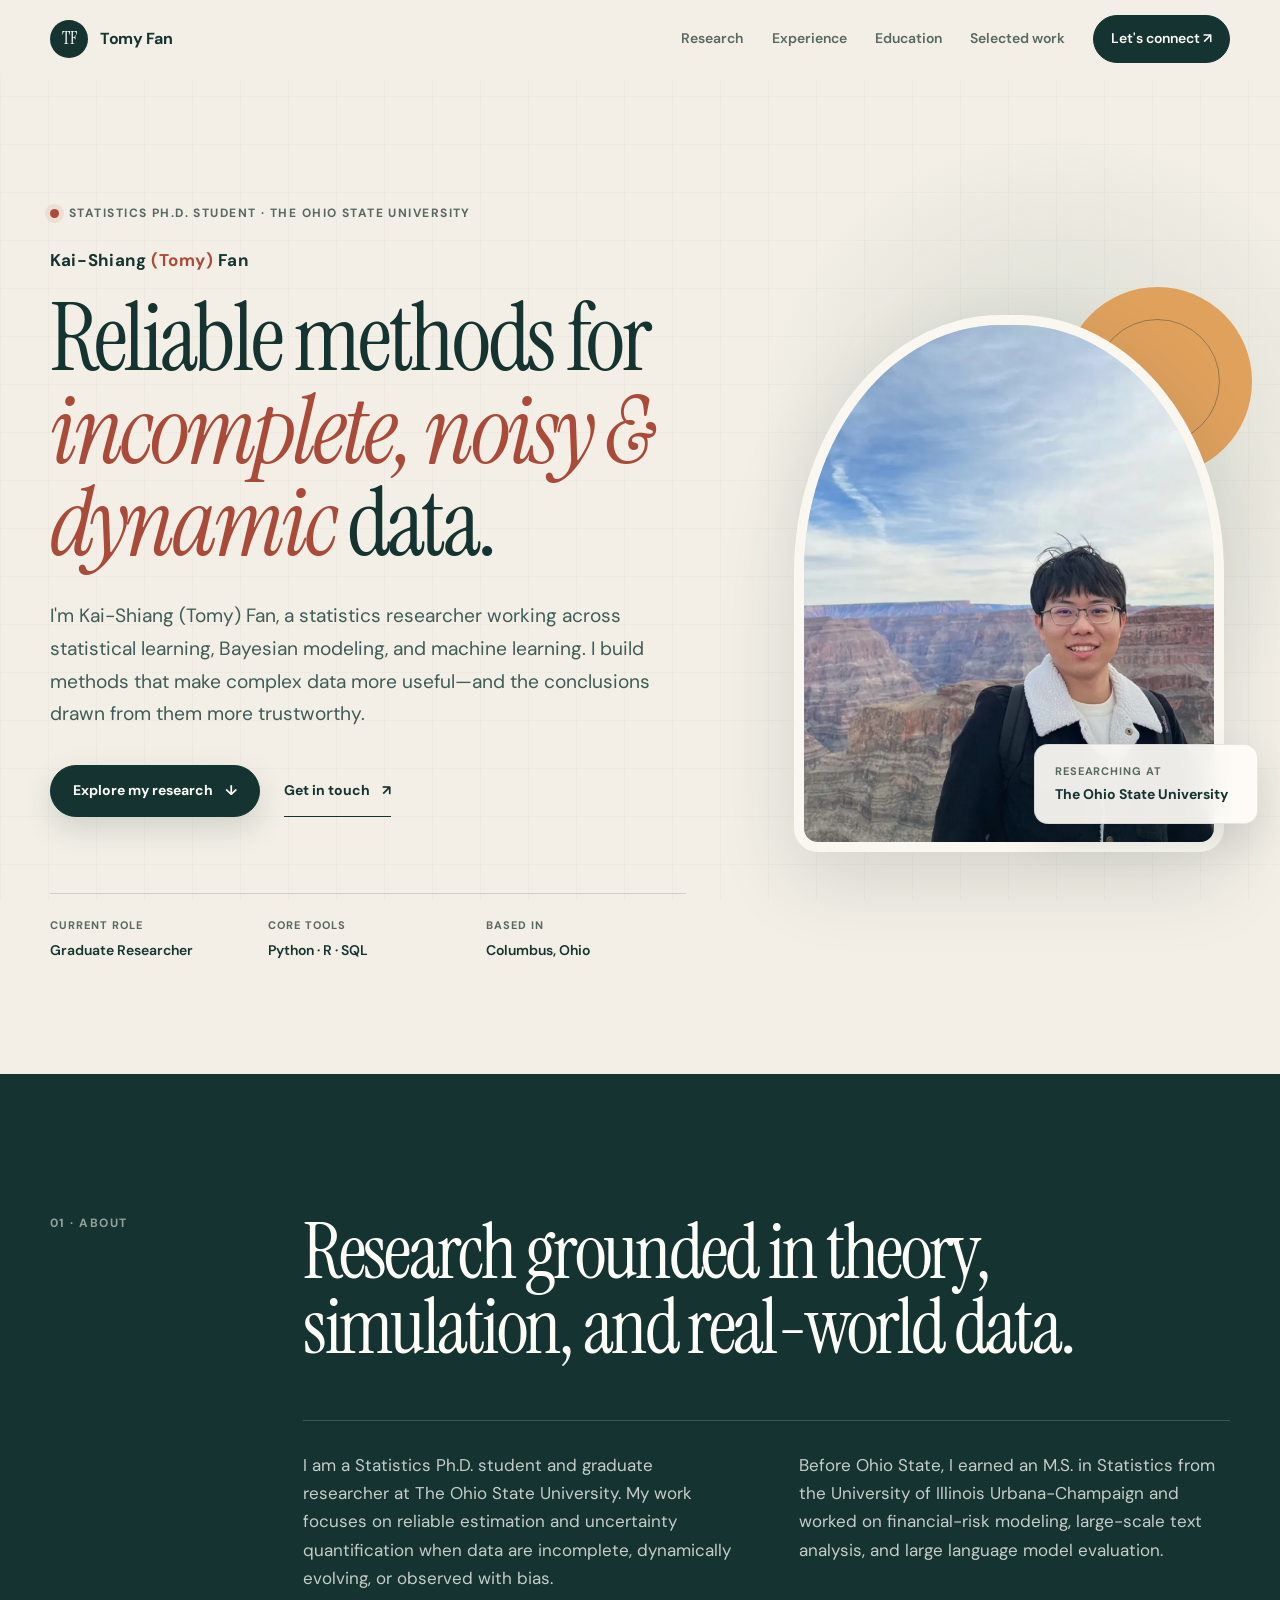
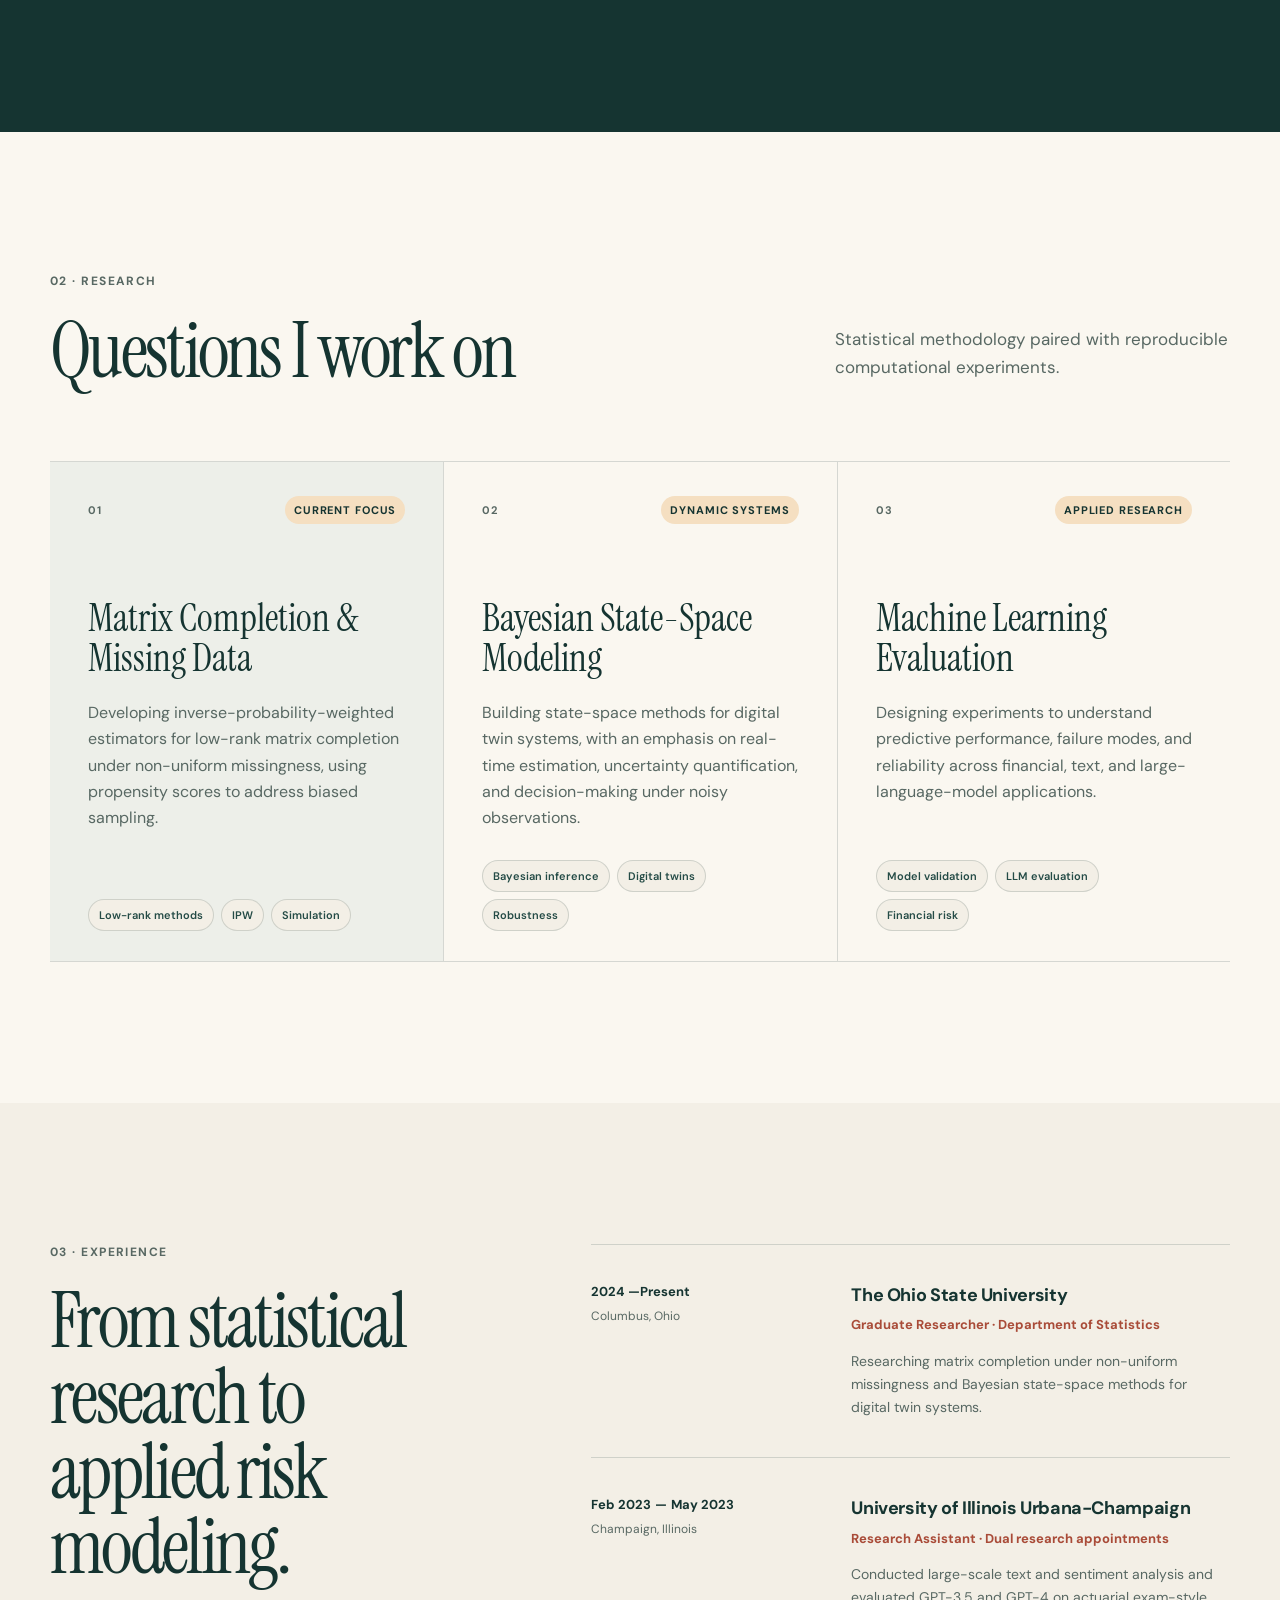
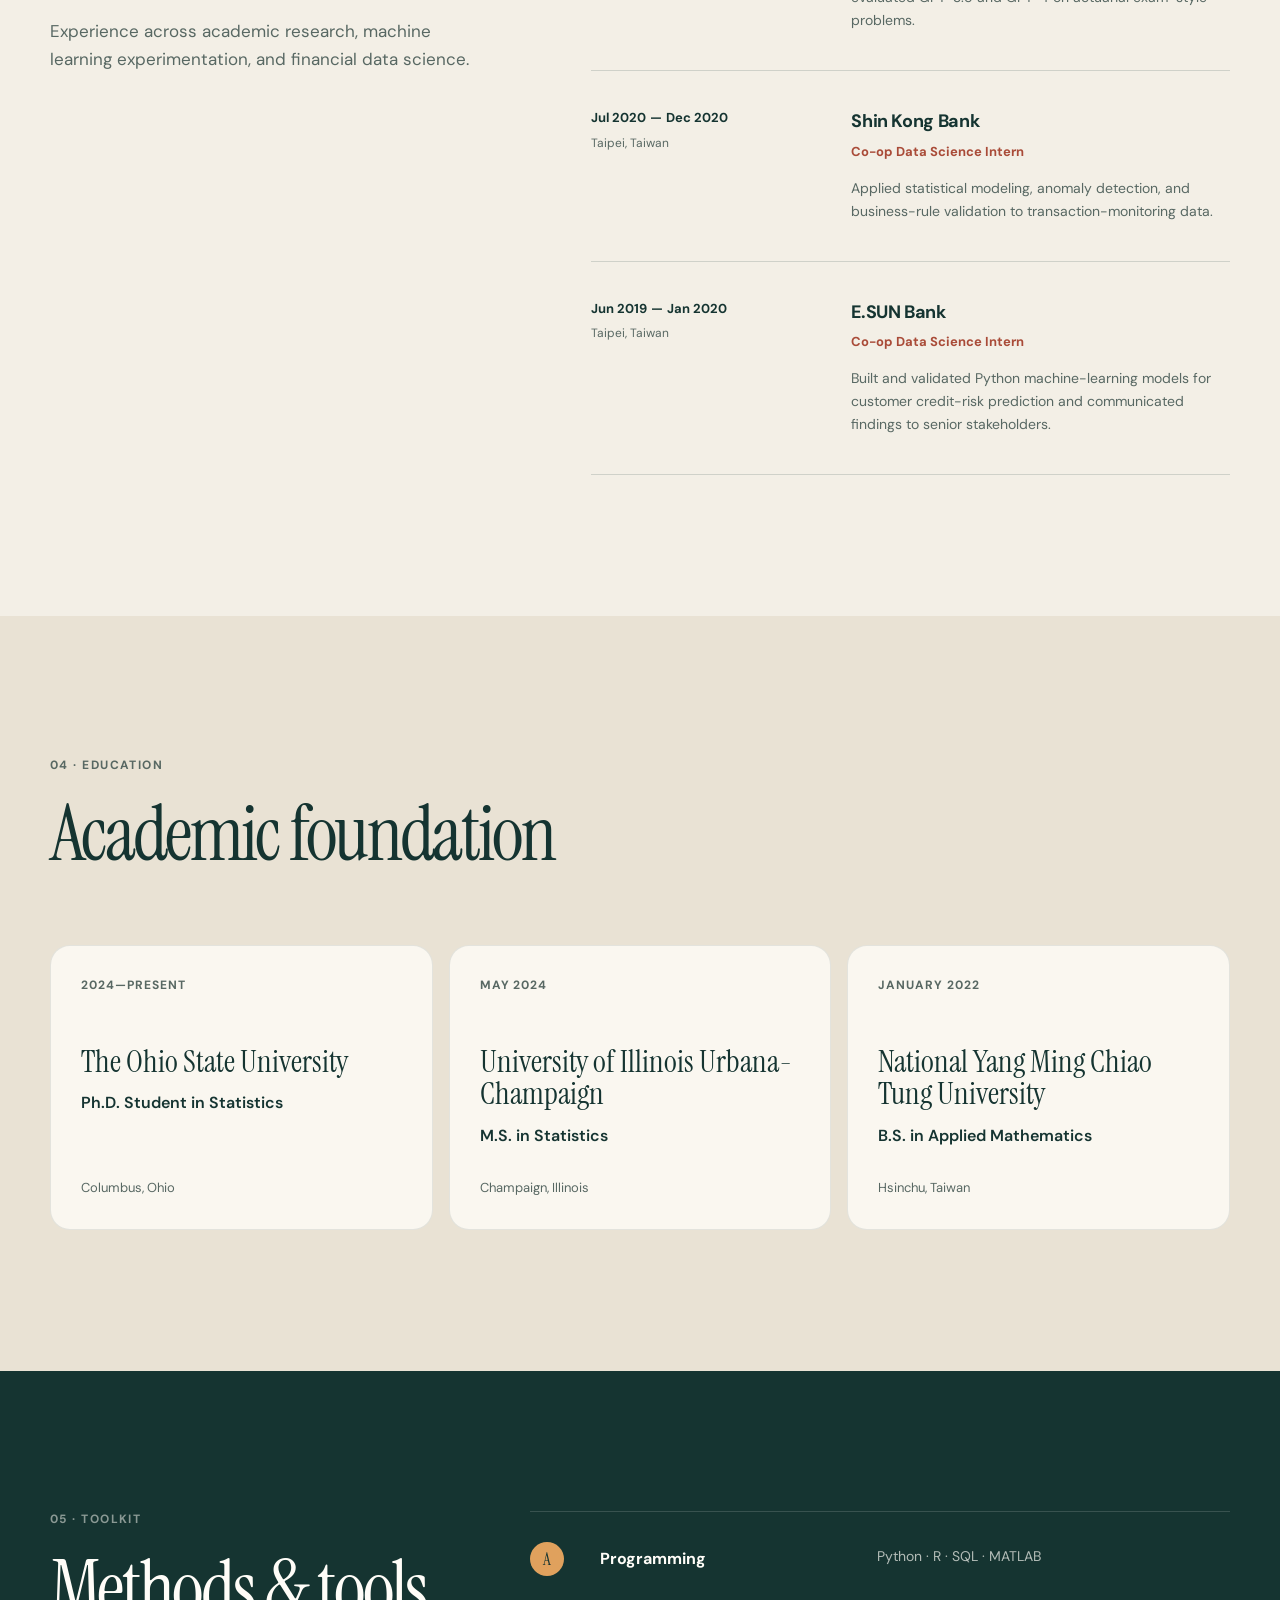
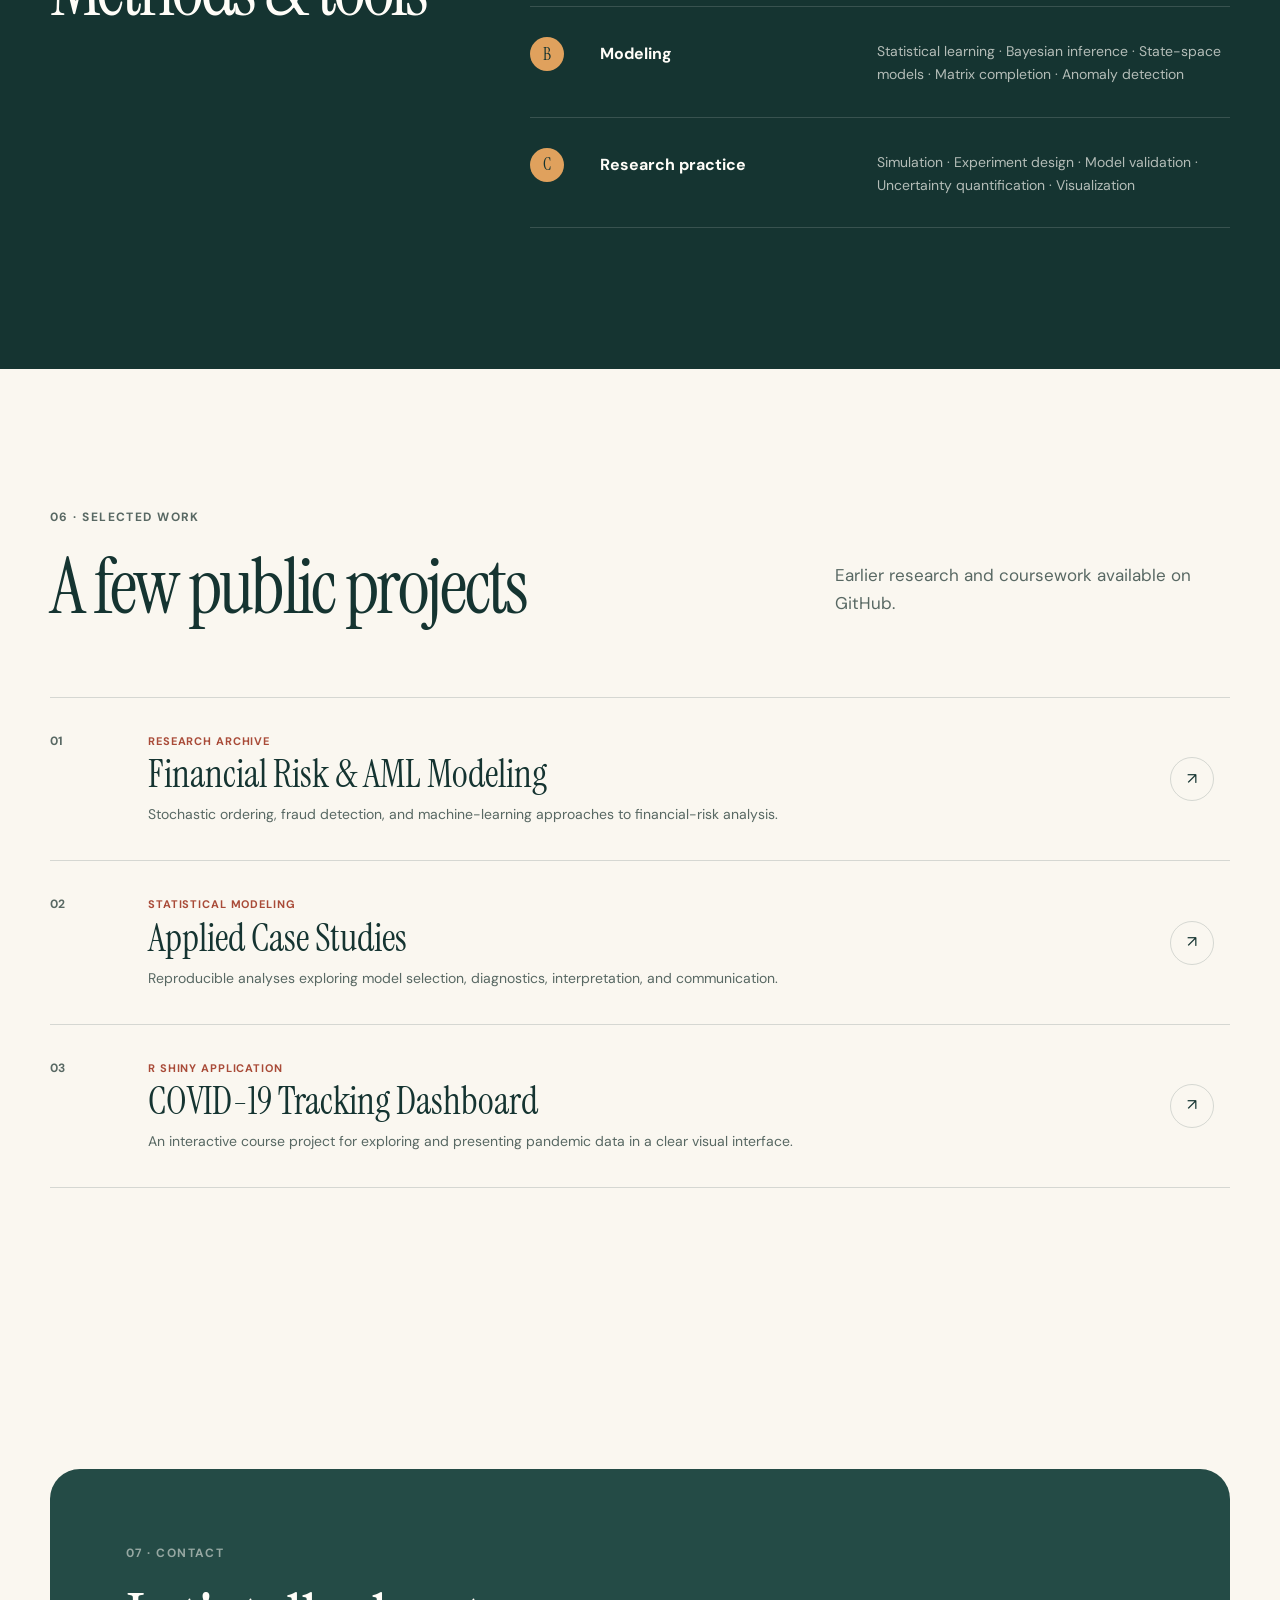
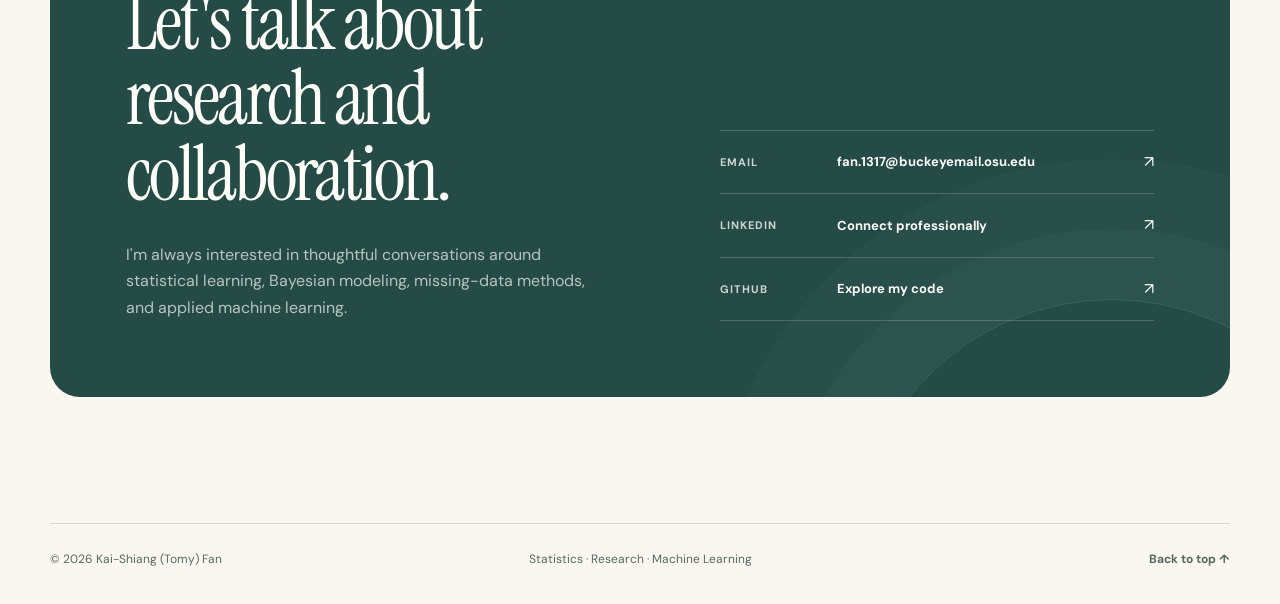
==== index.html @ fc302a23 "Redesign academic portfolio site" ====
<!doctype html>
<html lang="en">
<head>
  <meta charset="utf-8">
  <meta name="viewport" content="width=device-width, initial-scale=1">
  <meta name="theme-color" content="#173f3a">

  <title>Kai-Shiang (Tomy) Fan | Statistics Ph.D. Student</title>
  <meta name="description" content="Kai-Shiang (Tomy) Fan is an Ohio State Statistics Ph.D. student researching matrix completion, Bayesian state-space models, and applied machine learning.">
  <link rel="canonical" href="https://tomy-ksfan.github.io/">
  <link rel="icon" type="image/webp" href="files/headshot.webp">

  <meta property="og:type" content="website">
  <meta property="og:url" content="https://tomy-ksfan.github.io/">
  <meta property="og:site_name" content="Kai-Shiang (Tomy) Fan">
  <meta property="og:title" content="Kai-Shiang (Tomy) Fan | Statistics Ph.D. Student">
  <meta property="og:description" content="Statistical learning, Bayesian modeling, and machine learning for incomplete, noisy, and dynamic data.">
  <meta property="og:image" content="https://tomy-ksfan.github.io/files/og-card.jpg">
  <meta property="og:image:width" content="1200">
  <meta property="og:image:height" content="630">
  <meta property="og:image:alt" content="Kai-Shiang (Tomy) Fan — statistics, machine learning, and Bayesian modeling">
  <meta name="twitter:card" content="summary_large_image">
  <meta name="twitter:title" content="Kai-Shiang (Tomy) Fan | Statistics Ph.D. Student">
  <meta name="twitter:description" content="Statistical learning, Bayesian modeling, and machine learning for incomplete, noisy, and dynamic data.">
  <meta name="twitter:image" content="https://tomy-ksfan.github.io/files/og-card.jpg">
  <meta name="twitter:image:alt" content="Kai-Shiang (Tomy) Fan — statistics, machine learning, and Bayesian modeling">

  <link rel="preconnect" href="https://fonts.googleapis.com">
  <link rel="preconnect" href="https://fonts.gstatic.com" crossorigin>
  <link href="https://fonts.googleapis.com/css2?family=DM+Sans:wght@400;500;600;700&amp;family=Instrument+Serif:ital@0;1&amp;display=swap" rel="stylesheet">
  <link rel="stylesheet" href="styles.css">
  <script type="application/ld+json">
    {
      "@context": "https://schema.org",
      "@type": "Person",
      "name": "Kai-Shiang Fan",
      "alternateName": "Tomy Fan",
      "url": "https://tomy-ksfan.github.io/",
      "image": "https://tomy-ksfan.github.io/files/headshot.webp",
      "jobTitle": "Statistics Ph.D. Student and Graduate Researcher",
      "affiliation": {
        "@type": "CollegeOrUniversity",
        "name": "The Ohio State University"
      },
      "alumniOf": [
        {
          "@type": "CollegeOrUniversity",
          "name": "University of Illinois Urbana-Champaign"
        },
        {
          "@type": "CollegeOrUniversity",
          "name": "National Yang Ming Chiao Tung University"
        }
      ],
      "sameAs": [
        "https://github.com/tomy-ksfan",
        "https://www.linkedin.com/in/tomyksfan/"
      ],
      "email": "mailto:fan.1317@buckeyemail.osu.edu",
      "address": {
        "@type": "PostalAddress",
        "addressLocality": "Columbus",
        "addressRegion": "OH",
        "addressCountry": "US"
      }
    }
  </script>
  <script src="script.js" defer></script>
</head>

<body>
  <a class="skip-link" href="#main-content">Skip to content</a>

  <header class="site-header" id="top">
    <div class="container nav-shell">
      <a class="brand" href="#top" aria-label="Tomy Fan, home">
        <span class="brand-mark" aria-hidden="true">TF</span>
        <span class="brand-name">Tomy Fan</span>
      </a>

      <button class="menu-toggle" type="button" aria-expanded="false" aria-controls="primary-navigation">
        <span class="sr-only">Toggle navigation</span>
        <span></span>
        <span></span>
      </button>

      <nav class="nav-links" id="primary-navigation" aria-label="Primary navigation">
        <a href="#research">Research</a>
        <a href="#experience">Experience</a>
        <a href="#education">Education</a>
        <a href="#work">Selected work</a>
        <a class="nav-cta" href="#contact">Let's connect <span aria-hidden="true">↗</span></a>
      </nav>
    </div>
  </header>

  <main id="main-content">
    <section class="hero" id="about" aria-labelledby="hero-title">
      <div class="container hero-grid">
        <div class="hero-copy">
          <p class="eyebrow"><span></span> Statistics Ph.D. Student · The Ohio State University</p>
          <p class="hero-name">Kai-Shiang <span>(Tomy)</span> Fan</p>
          <h1 id="hero-title">Reliable methods for <em>incomplete, noisy &amp; dynamic</em> data.</h1>
          <p class="hero-intro">
            I'm Kai-Shiang (Tomy) Fan, a statistics researcher working across statistical learning, Bayesian modeling, and machine learning. I build methods that make complex data more useful—and the conclusions drawn from them more trustworthy.
          </p>
          <div class="hero-actions">
            <a class="button button-primary" href="#research">Explore my research <span aria-hidden="true">↓</span></a>
            <a class="button button-text" href="mailto:fan.1317@buckeyemail.osu.edu">Get in touch <span aria-hidden="true">↗</span></a>
          </div>

          <dl class="hero-facts" aria-label="At a glance">
            <div>
              <dt>Current role</dt>
              <dd>Graduate Researcher</dd>
            </div>
            <div>
              <dt>Core tools</dt>
              <dd>Python · R · SQL</dd>
            </div>
            <div>
              <dt>Based in</dt>
              <dd>Columbus, Ohio</dd>
            </div>
          </dl>
        </div>

        <figure class="portrait-wrap">
          <div class="portrait-accent" aria-hidden="true"></div>
          <div class="portrait-frame">
            <picture>
              <source srcset="files/headshot.webp" type="image/webp">
              <img src="files/headshot.jpg" alt="Kai-Shiang (Tomy) Fan at the Grand Canyon" width="1170" height="1140" fetchpriority="high" decoding="async">
            </picture>
          </div>
          <figcaption>
            <span>Researching at</span>
            <strong>The Ohio State University</strong>
          </figcaption>
        </figure>
      </div>
    </section>

    <section class="statement section-pad" aria-labelledby="statement-title">
      <div class="container statement-grid">
        <p class="section-kicker">01 · About</p>
        <div>
          <h2 id="statement-title">Research grounded in theory, simulation, and real-world data.</h2>
          <div class="statement-copy">
            <p>
              I am a Statistics Ph.D. student and graduate researcher at The Ohio State University. My work focuses on reliable estimation and uncertainty quantification when data are incomplete, dynamically evolving, or observed with bias.
            </p>
            <p>
              Before Ohio State, I earned an M.S. in Statistics from the University of Illinois Urbana-Champaign and worked on financial-risk modeling, large-scale text analysis, and large language model evaluation.
            </p>
          </div>
        </div>
      </div>
    </section>

    <section class="research section-pad" id="research" aria-labelledby="research-title">
      <div class="container">
        <div class="section-heading">
          <div>
            <p class="section-kicker">02 · Research</p>
            <h2 id="research-title">Questions I work on</h2>
          </div>
          <p>Statistical methodology paired with reproducible computational experiments.</p>
        </div>

        <div class="research-grid">
          <article class="research-card research-card-featured">
            <div class="card-topline">
              <span>01</span>
              <span class="card-status">Current focus</span>
            </div>
            <h3>Matrix Completion &amp; Missing Data</h3>
            <p>
              Developing inverse-probability-weighted estimators for low-rank matrix completion under non-uniform missingness, using propensity scores to address biased sampling.
            </p>
            <ul class="tag-list" aria-label="Matrix completion methods">
              <li>Low-rank methods</li>
              <li>IPW</li>
              <li>Simulation</li>
            </ul>
          </article>

          <article class="research-card">
            <div class="card-topline">
              <span>02</span>
              <span class="card-status">Dynamic systems</span>
            </div>
            <h3>Bayesian State-Space Modeling</h3>
            <p>
              Building state-space methods for digital twin systems, with an emphasis on real-time estimation, uncertainty quantification, and decision-making under noisy observations.
            </p>
            <ul class="tag-list" aria-label="Bayesian modeling methods">
              <li>Bayesian inference</li>
              <li>Digital twins</li>
              <li>Robustness</li>
            </ul>
          </article>

          <article class="research-card">
            <div class="card-topline">
              <span>03</span>
              <span class="card-status">Applied research</span>
            </div>
            <h3>Machine Learning Evaluation</h3>
            <p>
              Designing experiments to understand predictive performance, failure modes, and reliability across financial, text, and large-language-model applications.
            </p>
            <ul class="tag-list" aria-label="Machine learning evaluation methods">
              <li>Model validation</li>
              <li>LLM evaluation</li>
              <li>Financial risk</li>
            </ul>
          </article>
        </div>
      </div>
    </section>

    <section class="experience section-pad" id="experience" aria-labelledby="experience-title">
      <div class="container split-layout">
        <div class="split-intro">
          <p class="section-kicker">03 · Experience</p>
          <h2 id="experience-title">From statistical research to applied risk modeling.</h2>
          <p>Experience across academic research, machine learning experimentation, and financial data science.</p>
        </div>

        <ol class="timeline">
          <li>
            <div class="timeline-meta">
              <p class="date-range"><time datetime="2024">2024</time><span>—Present</span></p>
              <span class="timeline-location">Columbus, Ohio</span>
            </div>
            <div class="timeline-content">
              <h3>The Ohio State University</h3>
              <p class="role">Graduate Researcher · Department of Statistics</p>
              <p>Researching matrix completion under non-uniform missingness and Bayesian state-space methods for digital twin systems.</p>
            </div>
          </li>
          <li>
            <div class="timeline-meta">
              <p class="date-range"><time datetime="2023-02">Feb 2023</time><span>—</span><time datetime="2023-05">May 2023</time></p>
              <span class="timeline-location">Champaign, Illinois</span>
            </div>
            <div class="timeline-content">
              <h3>University of Illinois Urbana-Champaign</h3>
              <p class="role">Research Assistant · Dual research appointments</p>
              <p>Conducted large-scale text and sentiment analysis and evaluated GPT-3.5 and GPT-4 on actuarial exam-style problems.</p>
            </div>
          </li>
          <li>
            <div class="timeline-meta">
              <p class="date-range"><time datetime="2020-07">Jul 2020</time><span>—</span><time datetime="2020-12">Dec 2020</time></p>
              <span class="timeline-location">Taipei, Taiwan</span>
            </div>
            <div class="timeline-content">
              <h3>Shin Kong Bank</h3>
              <p class="role">Co-op Data Science Intern</p>
              <p>Applied statistical modeling, anomaly detection, and business-rule validation to transaction-monitoring data.</p>
            </div>
          </li>
          <li>
            <div class="timeline-meta">
              <p class="date-range"><time datetime="2019-06">Jun 2019</time><span>—</span><time datetime="2020-01">Jan 2020</time></p>
              <span class="timeline-location">Taipei, Taiwan</span>
            </div>
            <div class="timeline-content">
              <h3>E.SUN Bank</h3>
              <p class="role">Co-op Data Science Intern</p>
              <p>Built and validated Python machine-learning models for customer credit-risk prediction and communicated findings to senior stakeholders.</p>
            </div>
          </li>
        </ol>
      </div>
    </section>

    <section class="education section-pad" id="education" aria-labelledby="education-title">
      <div class="container">
        <div class="section-heading section-heading-compact">
          <div>
            <p class="section-kicker">04 · Education</p>
            <h2 id="education-title">Academic foundation</h2>
          </div>
        </div>

        <div class="education-grid">
          <article>
            <span class="degree-year">2024—Present</span>
            <h3>The Ohio State University</h3>
            <p>Ph.D. Student in Statistics</p>
            <span>Columbus, Ohio</span>
          </article>
          <article>
            <span class="degree-year">May 2024</span>
            <h3>University of Illinois Urbana-Champaign</h3>
            <p>M.S. in Statistics</p>
            <span>Champaign, Illinois</span>
          </article>
          <article>
            <span class="degree-year">January 2022</span>
            <h3>National Yang Ming Chiao Tung University</h3>
            <p>B.S. in Applied Mathematics</p>
            <span>Hsinchu, Taiwan</span>
          </article>
        </div>
      </div>
    </section>

    <section class="skills section-pad" aria-labelledby="skills-title">
      <div class="container skills-shell">
        <div class="skills-heading">
          <p class="section-kicker">05 · Toolkit</p>
          <h2 id="skills-title">Methods &amp; tools</h2>
        </div>

        <div class="skills-grid">
          <article>
            <span class="skill-number">A</span>
            <h3>Programming</h3>
            <p>Python · R · SQL · MATLAB</p>
          </article>
          <article>
            <span class="skill-number">B</span>
            <h3>Modeling</h3>
            <p>Statistical learning · Bayesian inference · State-space models · Matrix completion · Anomaly detection</p>
          </article>
          <article>
            <span class="skill-number">C</span>
            <h3>Research practice</h3>
            <p>Simulation · Experiment design · Model validation · Uncertainty quantification · Visualization</p>
          </article>
        </div>
      </div>
    </section>

    <section class="work section-pad" id="work" aria-labelledby="work-title">
      <div class="container">
        <div class="section-heading">
          <div>
            <p class="section-kicker">06 · Selected work</p>
            <h2 id="work-title">A few public projects</h2>
          </div>
          <p>Earlier research and coursework available on GitHub.</p>
        </div>

        <div class="work-list">
          <a class="work-card" href="https://github.com/tomy-ksfan/tomy-ksfan/tree/main/Research" target="_blank" rel="noopener noreferrer">
            <span class="sr-only">Opens in a new tab</span>
            <span class="work-index">01</span>
            <div>
              <p class="work-type">Research archive</p>
              <h3>Financial Risk &amp; AML Modeling</h3>
              <p>Stochastic ordering, fraud detection, and machine-learning approaches to financial-risk analysis.</p>
            </div>
            <span class="work-arrow" aria-hidden="true">↗</span>
          </a>

          <a class="work-card" href="https://github.com/tomy-ksfan/tomy-ksfan/tree/main/UIUC-Project/Statistical-Modeling-1-Case-Study" target="_blank" rel="noopener noreferrer">
            <span class="sr-only">Opens in a new tab</span>
            <span class="work-index">02</span>
            <div>
              <p class="work-type">Statistical modeling</p>
              <h3>Applied Case Studies</h3>
              <p>Reproducible analyses exploring model selection, diagnostics, interpretation, and communication.</p>
            </div>
            <span class="work-arrow" aria-hidden="true">↗</span>
          </a>

          <a class="work-card" href="https://github.com/tomy-ksfan/tomy-ksfan/tree/main/UIUC-Project/Shiny-App-Project" target="_blank" rel="noopener noreferrer">
            <span class="sr-only">Opens in a new tab</span>
            <span class="work-index">03</span>
            <div>
              <p class="work-type">R Shiny application</p>
              <h3>COVID-19 Tracking Dashboard</h3>
              <p>An interactive course project for exploring and presenting pandemic data in a clear visual interface.</p>
            </div>
            <span class="work-arrow" aria-hidden="true">↗</span>
          </a>
        </div>
      </div>
    </section>

    <section class="contact section-pad" id="contact" aria-labelledby="contact-title">
      <div class="container">
        <div class="contact-panel">
          <p class="section-kicker section-kicker-light">07 · Contact</p>
          <div class="contact-grid">
            <div>
              <h2 id="contact-title">Let's talk about research and collaboration.</h2>
              <p>I'm always interested in thoughtful conversations around statistical learning, Bayesian modeling, missing-data methods, and applied machine learning.</p>
            </div>
            <div class="contact-links">
              <a href="mailto:fan.1317@buckeyemail.osu.edu">
                <span class="contact-label">Email</span>
                <strong>fan.1317@buckeyemail.osu.edu</strong>
                <span aria-hidden="true">↗</span>
              </a>
              <a href="https://www.linkedin.com/in/tomyksfan/" target="_blank" rel="noopener noreferrer">
                <span class="sr-only">Opens in a new tab</span>
                <span class="contact-label">LinkedIn</span>
                <strong>Connect professionally</strong>
                <span aria-hidden="true">↗</span>
              </a>
              <a href="https://github.com/tomy-ksfan" target="_blank" rel="noopener noreferrer">
                <span class="sr-only">Opens in a new tab</span>
                <span class="contact-label">GitHub</span>
                <strong>Explore my code</strong>
                <span aria-hidden="true">↗</span>
              </a>
            </div>
          </div>
        </div>
      </div>
    </section>
  </main>

  <footer class="site-footer">
    <div class="container footer-inner">
      <p>© <span id="current-year">2026</span> Kai-Shiang (Tomy) Fan</p>
      <p>Statistics · Research · Machine Learning</p>
      <a href="#top">Back to top <span aria-hidden="true">↑</span></a>
    </div>
  </footer>
</body>
</html>
---- styles.css ----
:root {
  --ink: #153431;
  --ink-2: #244b46;
  --paper: #f3efe6;
  --paper-deep: #e9e2d4;
  --white: #fffdf8;
  --cream: #faf7f0;
  --sage: #8ca69b;
  --sage-light: #d9e3dd;
  --amber: #e0a15d;
  --amber-light: #f5dfc1;
  --coral: #a94b38;
  --muted: #586863;
  --line: rgba(21, 52, 49, 0.16);
  --shadow: 0 28px 80px rgba(24, 50, 47, 0.14);
  --serif: "Instrument Serif", "Iowan Old Style", "Palatino Linotype", Georgia, serif;
  --sans: "DM Sans", -apple-system, BlinkMacSystemFont, "Segoe UI", sans-serif;
  --max-width: 1180px;
  --radius-lg: 30px;
  --radius-md: 20px;
}

*,
*::before,
*::after {
  box-sizing: border-box;
}

html {
  scroll-behavior: smooth;
  scroll-padding-top: 100px;
}

body {
  margin: 0;
  color: var(--ink);
  background: var(--paper);
  font-family: var(--sans);
  font-size: 16px;
  line-height: 1.65;
  text-rendering: optimizeLegibility;
  -webkit-font-smoothing: antialiased;
}

body::before {
  position: fixed;
  z-index: -1;
  inset: 0;
  background-image:
    linear-gradient(rgba(21, 52, 49, 0.022) 1px, transparent 1px),
    linear-gradient(90deg, rgba(21, 52, 49, 0.022) 1px, transparent 1px);
  background-size: 48px 48px;
  content: "";
  pointer-events: none;
}

img {
  display: block;
  max-width: 100%;
}

a {
  color: inherit;
  text-decoration: none;
}

button,
a {
  -webkit-tap-highlight-color: transparent;
}

button,
input,
textarea,
select {
  font: inherit;
}

::selection {
  color: var(--ink);
  background: var(--amber-light);
}

.container {
  width: min(calc(100% - 40px), var(--max-width));
  margin-inline: auto;
}

.sr-only {
  position: absolute;
  width: 1px;
  height: 1px;
  padding: 0;
  overflow: hidden;
  clip: rect(0, 0, 0, 0);
  white-space: nowrap;
  border: 0;
}

.skip-link {
  position: fixed;
  z-index: 100;
  top: 12px;
  left: 12px;
  padding: 10px 16px;
  color: var(--white);
  background: var(--ink);
  border-radius: 8px;
  transform: translateY(-160%);
  transition: transform 180ms ease;
}

.skip-link:focus {
  transform: translateY(0);
}

.site-header {
  position: sticky;
  z-index: 50;
  top: 0;
  background: rgba(243, 239, 230, 0.9);
  border-bottom: 1px solid transparent;
  backdrop-filter: blur(18px);
  -webkit-backdrop-filter: blur(18px);
  transition: border-color 180ms ease, box-shadow 180ms ease;
}

.site-header.is-scrolled {
  border-bottom-color: var(--line);
  box-shadow: 0 10px 35px rgba(21, 52, 49, 0.05);
}

.nav-shell {
  min-height: 78px;
  display: flex;
  align-items: center;
  justify-content: space-between;
  gap: 28px;
}

.brand {
  display: inline-flex;
  align-items: center;
  gap: 12px;
  font-weight: 700;
  letter-spacing: -0.02em;
}

.brand-mark {
  width: 38px;
  height: 38px;
  display: grid;
  place-items: center;
  color: var(--white);
  background: var(--ink);
  border-radius: 50%;
  font-family: var(--serif);
  font-size: 18px;
  font-weight: 400;
  letter-spacing: 0;
}

.nav-links {
  display: flex;
  align-items: center;
  gap: clamp(16px, 2.2vw, 30px);
  font-size: 14px;
  font-weight: 600;
}

.nav-links > a:not(.nav-cta) {
  position: relative;
  color: var(--muted);
  transition: color 160ms ease;
}

.nav-links > a:not(.nav-cta)::after {
  position: absolute;
  right: 0;
  bottom: -7px;
  left: 0;
  height: 1px;
  background: var(--ink);
  content: "";
  transform: scaleX(0);
  transform-origin: right;
  transition: transform 180ms ease;
}

.nav-links > a:hover,
.nav-links > a[aria-current="true"] {
  color: var(--ink);
}

.nav-links > a:hover::after,
.nav-links > a[aria-current="true"]::after {
  transform: scaleX(1);
  transform-origin: left;
}

.nav-cta {
  padding: 11px 17px;
  color: var(--white);
  background: var(--ink);
  border: 1px solid var(--ink);
  border-radius: 999px;
  transition: color 180ms ease, background 180ms ease, transform 180ms ease;
}

.nav-cta:hover {
  color: var(--ink);
  background: transparent;
  transform: translateY(-1px);
}

.menu-toggle {
  width: 44px;
  height: 44px;
  display: none;
  place-content: center;
  gap: 6px;
  padding: 0;
  color: var(--ink);
  background: transparent;
  border: 1px solid var(--line);
  border-radius: 50%;
  cursor: pointer;
}

.menu-toggle > span:not(.sr-only) {
  width: 18px;
  height: 1.5px;
  display: block;
  background: currentColor;
  transition: transform 180ms ease;
}

.menu-toggle[aria-expanded="true"] > span:nth-child(2) {
  transform: translateY(3.75px) rotate(45deg);
}

.menu-toggle[aria-expanded="true"] > span:nth-child(3) {
  transform: translateY(-3.75px) rotate(-45deg);
}

.hero {
  position: relative;
  min-height: calc(100vh - 78px);
  display: grid;
  align-items: center;
  overflow: hidden;
  padding: clamp(72px, 10vw, 126px) 0 clamp(72px, 9vw, 112px);
}

.hero::after {
  position: absolute;
  z-index: -1;
  top: 4%;
  right: -8%;
  width: min(50vw, 720px);
  aspect-ratio: 1;
  background: radial-gradient(circle, rgba(140, 166, 155, 0.3), transparent 68%);
  border-radius: 50%;
  content: "";
}

.hero-grid {
  display: grid;
  grid-template-columns: minmax(0, 1.18fr) minmax(320px, 0.82fr);
  align-items: center;
  gap: clamp(56px, 8vw, 112px);
}

.eyebrow,
.section-kicker {
  margin: 0 0 24px;
  color: var(--muted);
  font-size: 12px;
  font-weight: 700;
  letter-spacing: 0.12em;
  line-height: 1.4;
  text-transform: uppercase;
}

.eyebrow {
  display: flex;
  align-items: center;
  gap: 10px;
}

.eyebrow span {
  width: 9px;
  height: 9px;
  background: var(--coral);
  border-radius: 50%;
  box-shadow: 0 0 0 5px rgba(201, 109, 84, 0.12);
}

h1,
h2,
h3,
p {
  margin-top: 0;
}

h1,
h2 {
  font-family: var(--serif);
  font-weight: 400;
  line-height: 0.98;
  letter-spacing: -0.035em;
}

h1 {
  max-width: 780px;
  margin-bottom: 30px;
  font-size: clamp(62px, 7.4vw, 105px);
}

.hero-name {
  margin: 0 0 18px;
  color: var(--ink);
  font-size: 17px;
  font-weight: 700;
  letter-spacing: 0.04em;
}

.hero-name span {
  color: var(--coral);
}

h1 em {
  color: var(--coral);
  font-weight: 400;
}

.hero-intro {
  max-width: 680px;
  margin-bottom: 34px;
  color: #3f5c57;
  font-size: clamp(18px, 1.5vw, 21px);
  line-height: 1.7;
}

.hero-actions {
  display: flex;
  flex-wrap: wrap;
  align-items: center;
  gap: 24px;
}

.button {
  min-height: 52px;
  display: inline-flex;
  align-items: center;
  justify-content: center;
  gap: 12px;
  font-size: 14px;
  font-weight: 700;
}

.button-primary {
  padding: 0 22px;
  color: var(--white);
  background: var(--ink);
  border: 1px solid var(--ink);
  border-radius: 999px;
  box-shadow: 0 12px 30px rgba(21, 52, 49, 0.15);
  transition: transform 180ms ease, box-shadow 180ms ease;
}

.button-primary:hover {
  box-shadow: 0 16px 36px rgba(21, 52, 49, 0.21);
  transform: translateY(-2px);
}

.button-text {
  border-bottom: 1px solid var(--ink);
  transition: color 160ms ease, border-color 160ms ease;
}

.button-text:hover {
  color: var(--coral);
  border-color: var(--coral);
}

.hero-facts {
  display: grid;
  grid-template-columns: repeat(3, 1fr);
  gap: 18px;
  margin: clamp(48px, 7vw, 76px) 0 0;
  padding-top: 22px;
  border-top: 1px solid var(--line);
}

.hero-facts div {
  min-width: 0;
}

.hero-facts dt {
  margin-bottom: 5px;
  color: var(--muted);
  font-size: 11px;
  font-weight: 700;
  letter-spacing: 0.09em;
  text-transform: uppercase;
}

.hero-facts dd {
  margin: 0;
  font-size: 14px;
  font-weight: 600;
}

.portrait-wrap {
  position: relative;
  width: min(100%, 430px);
  margin: 0 auto;
}

.portrait-accent {
  position: absolute;
  top: -28px;
  right: -28px;
  width: 44%;
  aspect-ratio: 1;
  background: var(--amber);
  border-radius: 50%;
}

.portrait-accent::before {
  position: absolute;
  inset: 17%;
  border: 1px solid rgba(21, 52, 49, 0.36);
  border-radius: inherit;
  content: "";
}

.portrait-frame {
  position: relative;
  z-index: 1;
  aspect-ratio: 4 / 5;
  overflow: hidden;
  background: var(--sage-light);
  border: 10px solid var(--cream);
  border-radius: 48% 48% 24px 24px;
  box-shadow: var(--shadow);
}

.portrait-frame::after {
  position: absolute;
  inset: 0;
  background: linear-gradient(180deg, transparent 55%, rgba(21, 52, 49, 0.22));
  content: "";
}

.portrait-frame picture {
  width: 100%;
  height: 100%;
  display: block;
}

.portrait-frame img {
  width: 100%;
  height: 100%;
  object-fit: cover;
  object-position: 52% 56%;
}

.portrait-wrap figcaption {
  position: absolute;
  z-index: 2;
  right: -34px;
  bottom: 28px;
  min-width: 224px;
  padding: 17px 20px;
  color: var(--ink);
  background: rgba(255, 253, 248, 0.92);
  border: 1px solid rgba(21, 52, 49, 0.1);
  border-radius: 14px;
  box-shadow: 0 18px 38px rgba(21, 52, 49, 0.13);
  backdrop-filter: blur(14px);
}

.portrait-wrap figcaption span,
.portrait-wrap figcaption strong {
  display: block;
}

.portrait-wrap figcaption span {
  margin-bottom: 3px;
  color: var(--muted);
  font-size: 11px;
  font-weight: 700;
  letter-spacing: 0.08em;
  text-transform: uppercase;
}

.portrait-wrap figcaption strong {
  font-size: 14px;
}

.section-pad {
  padding: clamp(88px, 11vw, 150px) 0;
}

.statement {
  color: var(--white);
  background: var(--ink);
}

.statement-grid {
  display: grid;
  grid-template-columns: 0.32fr 1.68fr;
  gap: clamp(36px, 6vw, 90px);
}

.statement .section-kicker {
  color: rgba(255, 253, 248, 0.54);
}

.statement h2,
.section-heading h2,
.split-intro h2,
.skills-heading h2,
.contact h2 {
  margin-bottom: 0;
  font-size: clamp(46px, 6vw, 80px);
}

.statement h2 {
  max-width: 920px;
}

.statement-copy {
  display: grid;
  grid-template-columns: repeat(2, 1fr);
  gap: clamp(28px, 5vw, 70px);
  margin-top: 55px;
  padding-top: 30px;
  border-top: 1px solid rgba(255, 253, 248, 0.16);
}

.statement-copy p {
  margin-bottom: 0;
  color: rgba(255, 253, 248, 0.76);
  font-size: 17px;
}

.section-heading {
  display: grid;
  grid-template-columns: 1.3fr 0.7fr;
  align-items: end;
  gap: 50px;
  margin-bottom: clamp(44px, 7vw, 72px);
}

.section-heading > p {
  max-width: 410px;
  justify-self: end;
  margin-bottom: 8px;
  color: var(--muted);
  font-size: 17px;
}

.section-heading-compact {
  grid-template-columns: 1fr;
}

.research {
  background: var(--cream);
}

.research-grid {
  display: grid;
  grid-template-columns: repeat(3, 1fr);
  border-top: 1px solid var(--line);
  border-bottom: 1px solid var(--line);
}

.research-card {
  min-height: 455px;
  display: flex;
  flex-direction: column;
  padding: 34px clamp(24px, 3vw, 38px) 30px;
  border-left: 1px solid var(--line);
  transition: background 220ms ease;
}

.research-card:first-child {
  border-left: 0;
}

.research-card:hover {
  background: var(--white);
}

.research-card-featured {
  background: rgba(217, 227, 221, 0.42);
}

.card-topline {
  display: flex;
  align-items: center;
  justify-content: space-between;
  color: var(--muted);
  font-size: 11px;
  font-weight: 700;
  letter-spacing: 0.08em;
  text-transform: uppercase;
}

.card-status {
  padding: 5px 9px;
  color: var(--ink);
  background: var(--amber-light);
  border-radius: 999px;
}

.research-card h3 {
  max-width: 300px;
  margin: 75px 0 22px;
  font-family: var(--serif);
  font-size: clamp(32px, 3vw, 43px);
  font-weight: 400;
  line-height: 1.02;
}

.research-card > p {
  margin-bottom: 28px;
  color: var(--muted);
}

.tag-list {
  display: flex;
  flex-wrap: wrap;
  gap: 7px;
  margin: auto 0 0;
  padding: 0;
  list-style: none;
}

.tag-list li {
  padding: 6px 10px;
  color: var(--ink-2);
  background: var(--paper);
  border: 1px solid var(--line);
  border-radius: 999px;
  font-size: 11px;
  font-weight: 600;
}

.experience {
  background: var(--paper);
}

.split-layout {
  display: grid;
  grid-template-columns: 0.8fr 1.2fr;
  gap: clamp(60px, 9vw, 130px);
}

.split-intro {
  position: sticky;
  top: 120px;
  align-self: start;
}

.split-intro h2 {
  max-width: 460px;
}

.split-intro > p:last-child {
  max-width: 440px;
  margin-top: 32px;
  color: var(--muted);
  font-size: 17px;
}

.timeline {
  margin: 0;
  padding: 0;
  list-style: none;
  border-top: 1px solid var(--line);
}

.timeline li {
  display: grid;
  grid-template-columns: 0.38fr 0.62fr;
  gap: 28px;
  padding: 36px 0 38px;
  border-bottom: 1px solid var(--line);
}

.timeline-meta time,
.timeline-meta .timeline-location {
  display: block;
}

.timeline-meta .date-range {
  display: flex;
  flex-wrap: wrap;
  gap: 4px;
  margin-bottom: 5px;
  font-size: 13px;
  font-weight: 700;
}

.timeline-meta .date-range time,
.timeline-meta .date-range span {
  display: inline;
}

.timeline-meta .timeline-location {
  color: var(--muted);
  font-size: 12px;
}

.timeline-content h3 {
  margin-bottom: 4px;
  font-size: 18px;
  letter-spacing: -0.02em;
}

.timeline-content .role {
  margin-bottom: 14px;
  color: var(--coral);
  font-size: 13px;
  font-weight: 700;
}

.timeline-content p:last-child {
  margin-bottom: 0;
  color: var(--muted);
  font-size: 14px;
}

.education {
  background: var(--paper-deep);
}

.education-grid {
  display: grid;
  grid-template-columns: repeat(3, 1fr);
  gap: 16px;
}

.education-grid article {
  min-height: 285px;
  display: flex;
  flex-direction: column;
  padding: 30px;
  background: var(--cream);
  border: 1px solid rgba(21, 52, 49, 0.1);
  border-radius: var(--radius-md);
  transition: border-color 180ms ease, box-shadow 180ms ease;
}

.education-grid article:hover {
  border-color: rgba(21, 52, 49, 0.22);
  box-shadow: 0 18px 45px rgba(21, 52, 49, 0.1);
}

.degree-year {
  color: var(--muted);
  font-size: 12px;
  font-weight: 700;
  letter-spacing: 0.08em;
  text-transform: uppercase;
}

.education-grid h3 {
  max-width: 320px;
  margin: 50px 0 12px;
  font-family: var(--serif);
  font-size: 31px;
  font-weight: 400;
  line-height: 1.05;
}

.education-grid p {
  margin-bottom: 5px;
  font-weight: 600;
}

.education-grid article > span:last-child {
  margin-top: auto;
  color: var(--muted);
  font-size: 13px;
}

.skills {
  color: var(--white);
  background: var(--ink);
}

.skills-shell {
  display: grid;
  grid-template-columns: 0.7fr 1.3fr;
  gap: clamp(50px, 8vw, 112px);
}

.skills .section-kicker {
  color: rgba(255, 253, 248, 0.5);
}

.skills-grid {
  border-top: 1px solid rgba(255, 253, 248, 0.15);
}

.skills-grid article {
  display: grid;
  grid-template-columns: 48px 0.42fr 0.58fr;
  gap: 22px;
  align-items: start;
  padding: 30px 0;
  border-bottom: 1px solid rgba(255, 253, 248, 0.15);
}

.skill-number {
  width: 34px;
  height: 34px;
  display: grid;
  place-items: center;
  color: var(--ink);
  background: var(--amber);
  border-radius: 50%;
  font-family: var(--serif);
  font-size: 17px;
}

.skills-grid h3 {
  margin: 4px 0 0;
  font-size: 16px;
}

.skills-grid p {
  margin: 3px 0 0;
  color: rgba(255, 253, 248, 0.68);
  font-size: 14px;
}

.work {
  background: var(--cream);
}

.work-list {
  border-top: 1px solid var(--line);
}

.work-card {
  display: grid;
  grid-template-columns: 70px 1fr 48px;
  gap: 28px;
  align-items: center;
  padding: 34px 12px 34px 0;
  border-bottom: 1px solid var(--line);
  transition: padding 200ms ease, background 200ms ease;
}

.work-card:hover {
  padding-right: 22px;
  padding-left: 16px;
  background: rgba(217, 227, 221, 0.32);
}

.work-index {
  align-self: start;
  color: var(--muted);
  font-size: 12px;
  font-weight: 700;
}

.work-type {
  margin-bottom: 5px;
  color: var(--coral);
  font-size: 11px;
  font-weight: 700;
  letter-spacing: 0.08em;
  text-transform: uppercase;
}

.work-card h3 {
  margin-bottom: 8px;
  font-family: var(--serif);
  font-size: clamp(28px, 3vw, 38px);
  font-weight: 400;
  line-height: 1.05;
}

.work-card p:last-child {
  max-width: 720px;
  margin-bottom: 0;
  color: var(--muted);
  font-size: 14px;
}

.work-arrow {
  width: 44px;
  height: 44px;
  display: grid;
  place-items: center;
  border: 1px solid var(--line);
  border-radius: 50%;
  transition: color 180ms ease, background 180ms ease, transform 180ms ease;
}

.work-card:hover .work-arrow {
  color: var(--white);
  background: var(--ink);
  transform: rotate(8deg);
}

.contact {
  padding-bottom: clamp(56px, 8vw, 100px);
  background: var(--cream);
}

.contact-panel {
  position: relative;
  overflow: hidden;
  padding: clamp(40px, 6vw, 76px);
  color: var(--white);
  background: var(--ink-2);
  border-radius: var(--radius-lg);
}

.contact-panel::after {
  position: absolute;
  right: -12%;
  bottom: -80%;
  width: 520px;
  aspect-ratio: 1;
  border: 1px solid rgba(255, 253, 248, 0.12);
  border-radius: 50%;
  box-shadow:
    0 0 0 70px rgba(255, 253, 248, 0.025),
    0 0 0 140px rgba(255, 253, 248, 0.02);
  content: "";
}

.section-kicker-light {
  color: rgba(255, 253, 248, 0.52);
}

.contact-grid {
  position: relative;
  z-index: 1;
  display: grid;
  grid-template-columns: 1.05fr 0.95fr;
  gap: clamp(50px, 9vw, 130px);
  align-items: end;
}

.contact h2 {
  max-width: 680px;
}

.contact-grid > div:first-child > p {
  max-width: 620px;
  margin: 30px 0 0;
  color: rgba(255, 253, 248, 0.68);
}

.contact-links {
  border-top: 1px solid rgba(255, 253, 248, 0.18);
}

.contact-links a {
  display: grid;
  grid-template-columns: 0.34fr 1fr auto;
  gap: 18px;
  align-items: center;
  padding: 18px 0;
  border-bottom: 1px solid rgba(255, 253, 248, 0.18);
  transition: color 180ms ease, padding 180ms ease;
}

.contact-links a:hover {
  padding-left: 10px;
  color: var(--amber-light);
}

.contact-links .contact-label {
  color: rgba(255, 253, 248, 0.78);
  font-size: 11px;
  font-weight: 700;
  letter-spacing: 0.08em;
  text-transform: uppercase;
}

.contact-links strong {
  min-width: 0;
  overflow: hidden;
  font-size: 13px;
  text-overflow: ellipsis;
  white-space: nowrap;
}

.site-footer {
  padding: 26px 0 34px;
  color: var(--muted);
  background: var(--cream);
  font-size: 12px;
}

.footer-inner {
  display: grid;
  grid-template-columns: 1fr auto 1fr;
  align-items: center;
  gap: 24px;
  padding-top: 26px;
  border-top: 1px solid var(--line);
}

.footer-inner p {
  margin: 0;
}

.footer-inner a {
  justify-self: end;
  font-weight: 700;
}

.footer-inner a:hover {
  color: var(--ink);
}

a:focus-visible,
button:focus-visible {
  outline: 3px solid var(--coral);
  outline-offset: 4px;
}

@media (min-width: 861px) and (max-height: 800px) {
  .hero {
    padding-top: 46px;
    padding-bottom: 52px;
  }

  .hero h1 {
    max-width: 700px;
    margin-bottom: 20px;
    font-size: clamp(58px, 5.8vw, 76px);
  }

  .eyebrow {
    margin-bottom: 18px;
  }

  .hero-name {
    margin-bottom: 12px;
  }

  .hero-intro {
    margin-bottom: 22px;
    font-size: 17px;
  }

  .hero-facts {
    margin-top: 28px;
  }

  .portrait-wrap {
    width: min(88%, 360px);
  }
}

@media (max-width: 1020px) {
  .hero-grid {
    grid-template-columns: minmax(0, 1.08fr) minmax(290px, 0.92fr);
    gap: 54px;
  }

  .hero h1 {
    font-size: clamp(58px, 7.7vw, 80px);
  }

  .portrait-wrap figcaption {
    right: -10px;
  }

  .research-card {
    min-height: 500px;
  }

  .skills-grid article {
    grid-template-columns: 44px 0.38fr 0.62fr;
  }
}

@media (max-width: 860px) {
  .menu-toggle {
    display: grid;
  }

  .nav-links {
    position: absolute;
    top: calc(100% + 1px);
    right: 0;
    left: 0;
    display: grid;
    gap: 0;
    padding: 12px 20px 22px;
    background: rgba(243, 239, 230, 0.98);
    border-bottom: 1px solid var(--line);
    box-shadow: 0 20px 30px rgba(21, 52, 49, 0.08);
  }

  .js .nav-links {
    visibility: hidden;
    opacity: 0;
    transform: translateY(-10px);
    pointer-events: none;
    transition: opacity 180ms ease, transform 180ms ease, visibility 180ms ease;
  }

  .js .nav-links.is-open {
    visibility: visible;
    opacity: 1;
    transform: translateY(0);
    pointer-events: auto;
  }

  .nav-links > a {
    padding: 13px 8px;
  }

  .nav-links > a:not(.nav-cta)::after {
    display: none;
  }

  .nav-cta {
    margin-top: 10px;
    text-align: center;
  }

  .hero {
    min-height: auto;
  }

  .hero-grid {
    grid-template-columns: 1fr;
  }

  .hero-copy {
    max-width: 760px;
  }

  .portrait-wrap {
    width: min(80%, 460px);
  }

  .statement-grid,
  .split-layout,
  .skills-shell,
  .contact-grid {
    grid-template-columns: 1fr;
  }

  .statement-copy {
    margin-top: 44px;
  }

  .research-grid {
    grid-template-columns: 1fr;
  }

  .research-card {
    min-height: 360px;
    border-top: 1px solid var(--line);
    border-left: 0;
  }

  .research-card:first-child {
    border-top: 0;
  }

  .research-card h3 {
    margin-top: 46px;
  }

  .split-intro {
    position: static;
  }

  .education-grid {
    grid-template-columns: 1fr;
  }

  .education-grid article {
    min-height: 240px;
  }
}

@media (max-width: 680px) {
  .container {
    width: min(calc(100% - 30px), var(--max-width));
  }

  .brand-name {
    font-size: 14px;
  }

  .hero {
    padding-top: 52px;
    padding-bottom: 68px;
  }

  .hero-grid {
    gap: 42px;
  }

  .hero h1 {
    font-size: clamp(54px, 15vw, 74px);
  }

  .hero-intro {
    font-size: 17px;
  }

  .hero-facts {
    margin-top: 36px;
    grid-template-columns: 1fr 1fr;
  }

  .hero-facts div:last-child {
    grid-column: 1 / -1;
  }

  .portrait-wrap {
    width: min(78%, 340px);
  }

  .portrait-wrap figcaption {
    right: -8px;
    bottom: 18px;
    min-width: 200px;
    padding: 14px 16px;
  }

  .section-pad {
    padding: 82px 0;
  }

  .statement-grid {
    gap: 20px;
  }

  .statement-copy,
  .section-heading {
    grid-template-columns: 1fr;
  }

  .statement-copy {
    gap: 20px;
  }

  .section-heading {
    gap: 18px;
  }

  .section-heading > p {
    justify-self: start;
  }

  .timeline li {
    grid-template-columns: 1fr;
    gap: 16px;
  }

  .timeline-meta {
    display: flex;
    justify-content: space-between;
    gap: 12px;
  }

  .timeline-meta .date-range,
  .timeline-meta .timeline-location {
    margin: 0;
  }

  .skills-grid article {
    grid-template-columns: 42px 1fr;
    gap: 16px;
  }

  .skills-grid article p {
    grid-column: 2;
  }

  .work-card {
    grid-template-columns: 34px 1fr;
    gap: 14px;
  }

  .work-card:hover {
    padding-right: 12px;
    padding-left: 0;
  }

  .work-arrow {
    display: none;
  }

  .contact-panel {
    margin-inline: -5px;
    border-radius: 22px;
  }

  .contact-links a {
    grid-template-columns: 0.34fr 1fr auto;
    gap: 10px;
  }

  .footer-inner {
    grid-template-columns: 1fr auto;
  }

  .footer-inner p:nth-child(2) {
    display: none;
  }
}

@media (max-width: 420px) {
  .hero-actions {
    align-items: stretch;
    flex-direction: column;
  }

  .button-text {
    align-self: center;
  }

  .hero-facts {
    grid-template-columns: 1fr;
  }

  .hero-facts div:last-child {
    grid-column: auto;
  }

  .portrait-wrap figcaption {
    right: 4px;
  }

  .timeline-meta {
    display: block;
  }

  .timeline-meta .date-range {
    margin-bottom: 4px;
  }

  .contact-links a {
    grid-template-columns: 1fr auto;
  }

  .contact-links span:first-child {
    grid-column: 1 / -1;
  }
}

@media (prefers-reduced-motion: reduce) {
  html {
    scroll-behavior: auto;
  }

  *,
  *::before,
  *::after {
    scroll-behavior: auto !important;
    transition-duration: 0.01ms !important;
    animation-duration: 0.01ms !important;
    animation-iteration-count: 1 !important;
  }
}
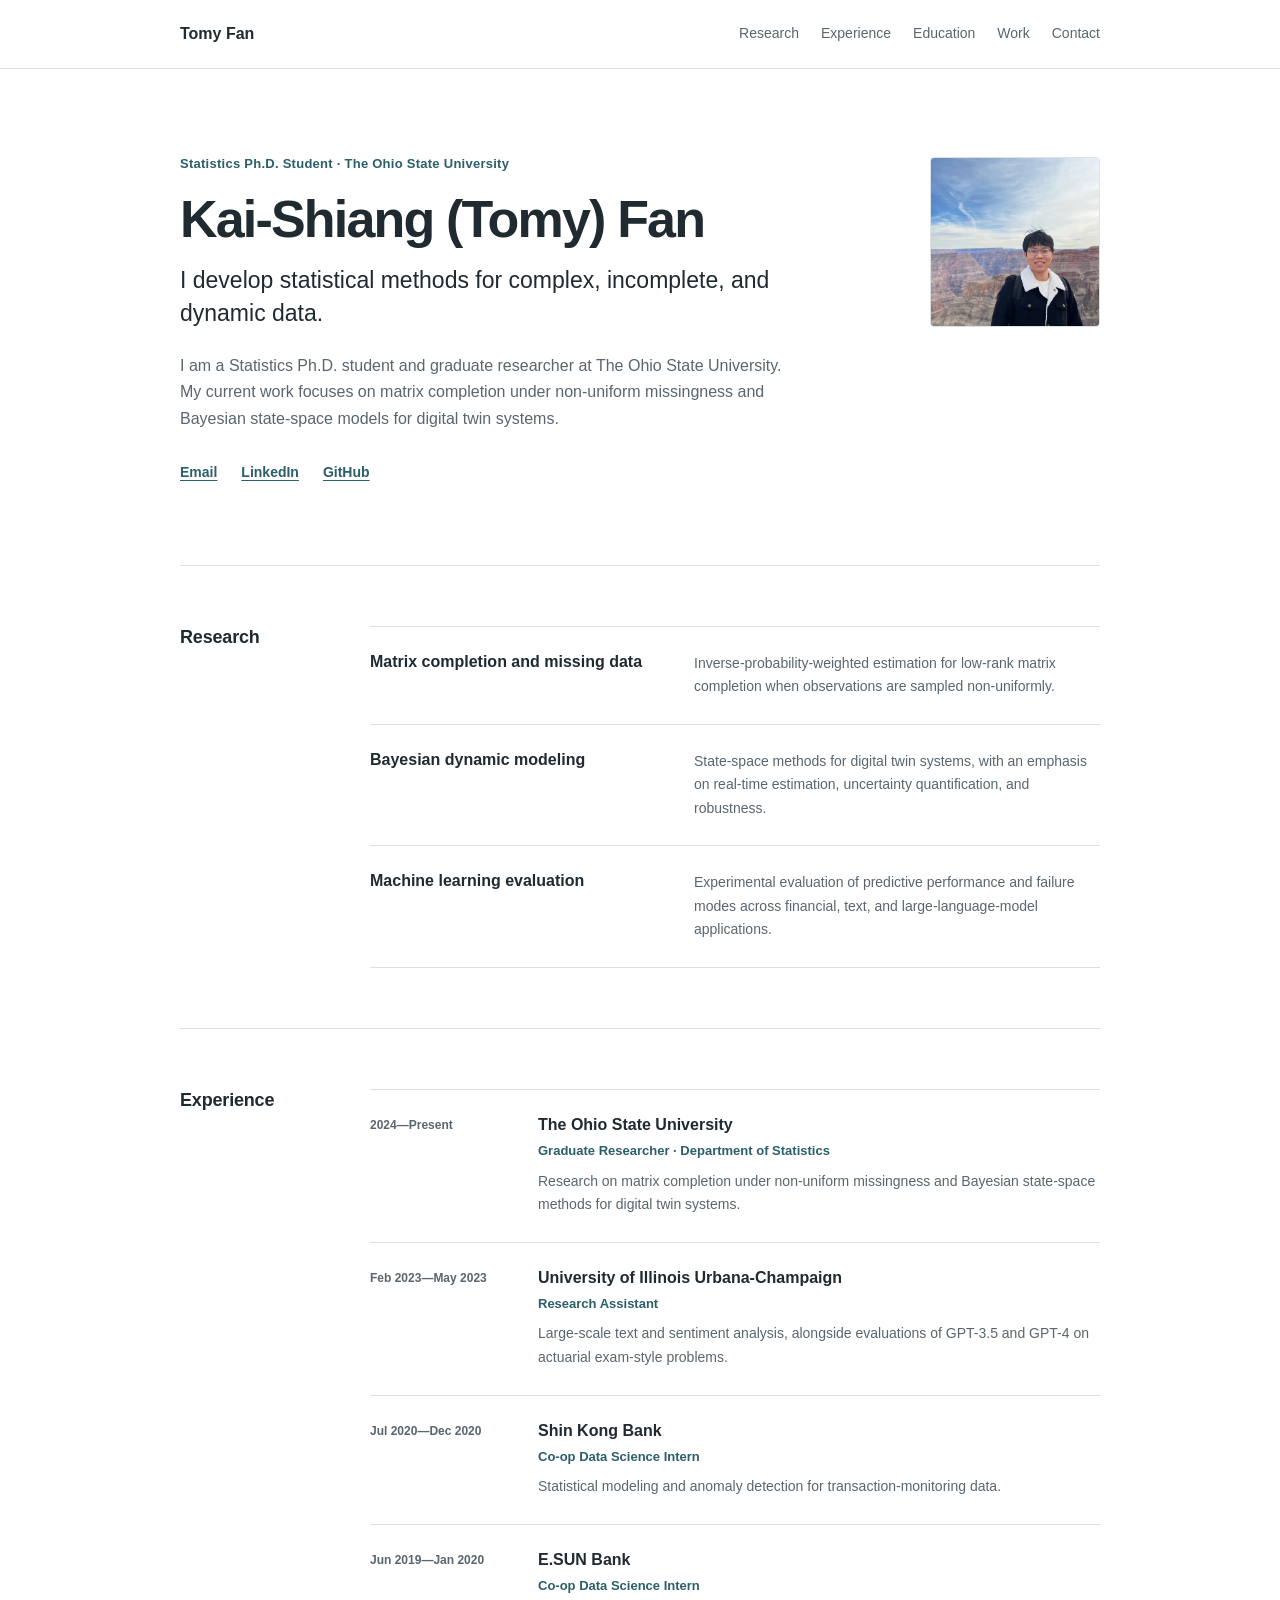
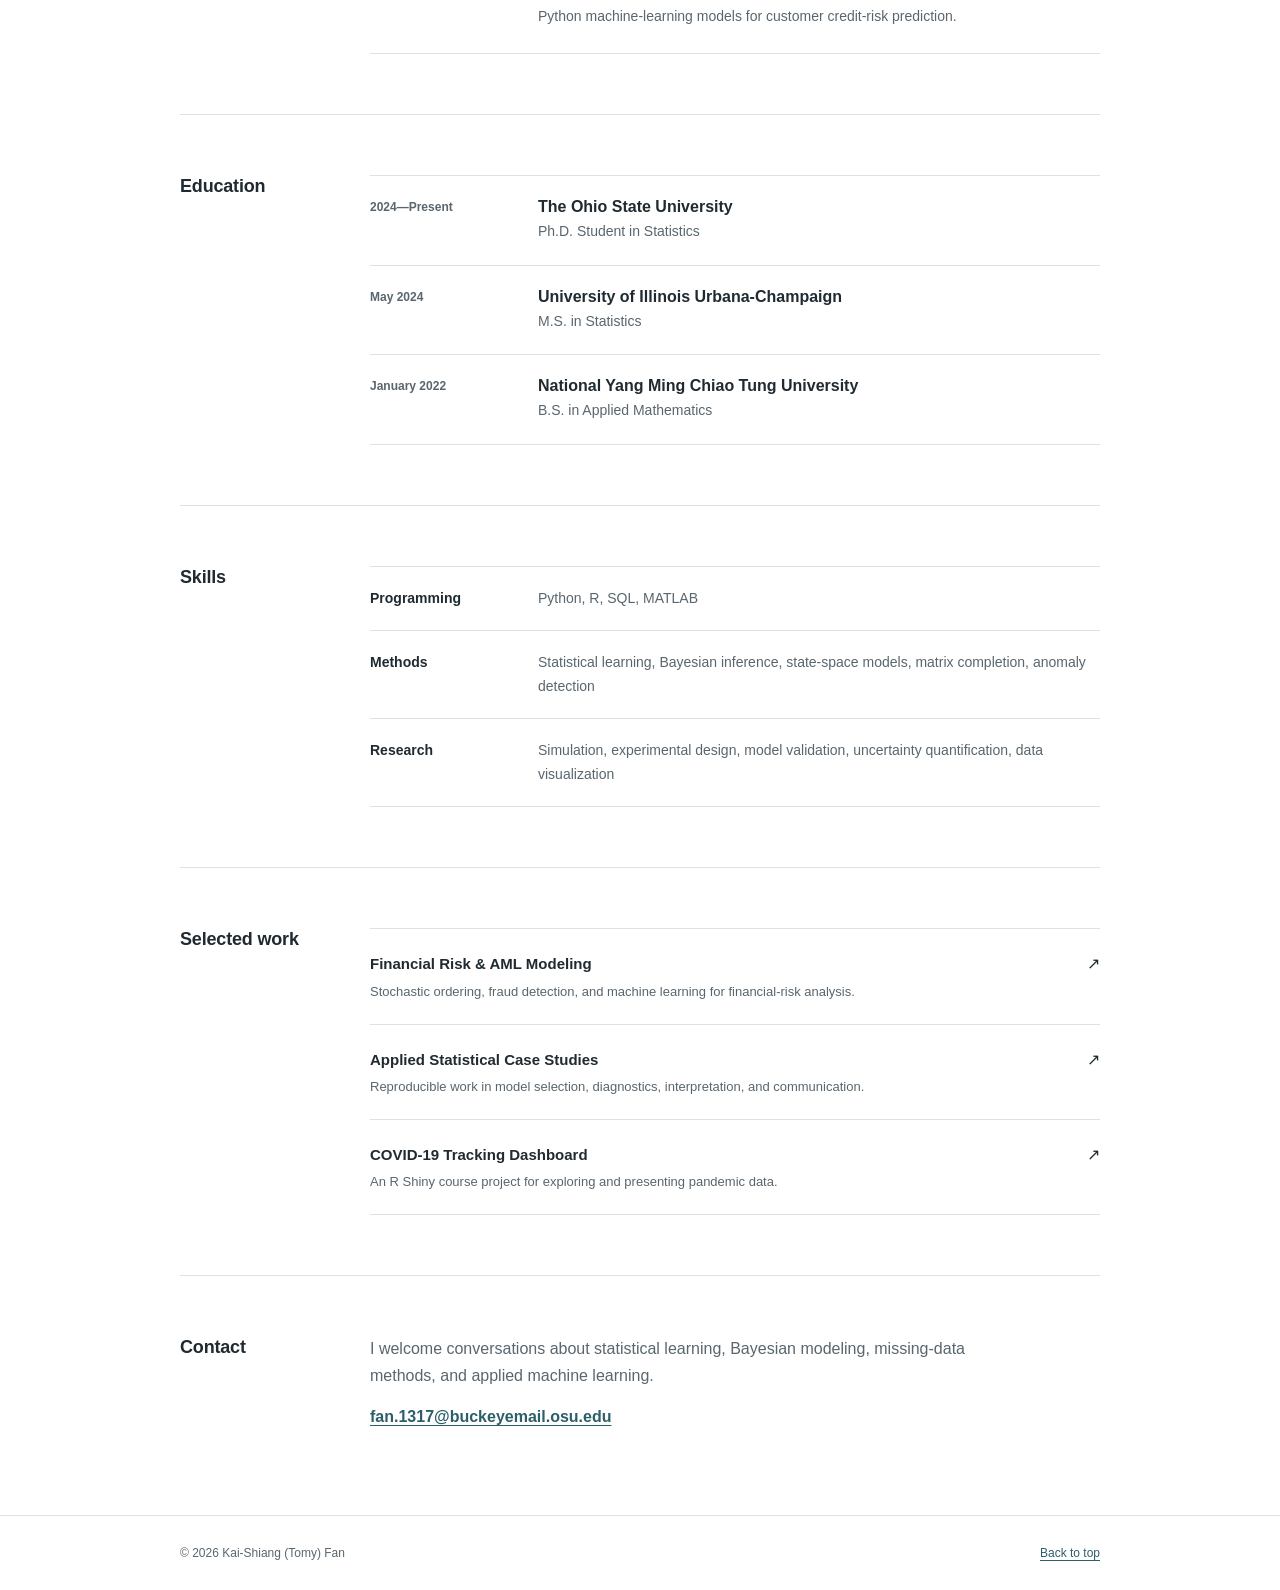
==== commit 3f127100: "Simplify portfolio design" ====
--- a/index.html
+++ b/index.html
@@ -3,7 +3,7 @@
 <head>
   <meta charset="utf-8">
   <meta name="viewport" content="width=device-width, initial-scale=1">
-  <meta name="theme-color" content="#173f3a">
+  <meta name="theme-color" content="#ffffff">
 
   <title>Kai-Shiang (Tomy) Fan | Statistics Ph.D. Student</title>
   <meta name="description" content="Kai-Shiang (Tomy) Fan is an Ohio State Statistics Ph.D. student researching matrix completion, Bayesian state-space models, and applied machine learning.">
@@ -25,9 +25,6 @@
   <meta name="twitter:image" content="https://tomy-ksfan.github.io/files/og-card.jpg">
   <meta name="twitter:image:alt" content="Kai-Shiang (Tomy) Fan — statistics, machine learning, and Bayesian modeling">
 
-  <link rel="preconnect" href="https://fonts.googleapis.com">
-  <link rel="preconnect" href="https://fonts.gstatic.com" crossorigin>
-  <link href="https://fonts.googleapis.com/css2?family=DM+Sans:wght@400;500;600;700&amp;family=Instrument+Serif:ital@0;1&amp;display=swap" rel="stylesheet">
   <link rel="stylesheet" href="styles.css">
   <script type="application/ld+json">
     {
@@ -65,363 +62,205 @@
       }
     }
   </script>
-  <script src="script.js" defer></script>
 </head>
 
 <body>
   <a class="skip-link" href="#main-content">Skip to content</a>
 
   <header class="site-header" id="top">
-    <div class="container nav-shell">
-      <a class="brand" href="#top" aria-label="Tomy Fan, home">
-        <span class="brand-mark" aria-hidden="true">TF</span>
-        <span class="brand-name">Tomy Fan</span>
-      </a>
-
-      <button class="menu-toggle" type="button" aria-expanded="false" aria-controls="primary-navigation">
-        <span class="sr-only">Toggle navigation</span>
-        <span></span>
-        <span></span>
-      </button>
-
-      <nav class="nav-links" id="primary-navigation" aria-label="Primary navigation">
+    <div class="container header-inner">
+      <a class="site-name" href="#top">Tomy Fan</a>
+      <nav aria-label="Primary navigation">
         <a href="#research">Research</a>
         <a href="#experience">Experience</a>
         <a href="#education">Education</a>
-        <a href="#work">Selected work</a>
-        <a class="nav-cta" href="#contact">Let's connect <span aria-hidden="true">↗</span></a>
+        <a href="#work">Work</a>
+        <a href="#contact">Contact</a>
       </nav>
     </div>
   </header>
 
-  <main id="main-content">
-    <section class="hero" id="about" aria-labelledby="hero-title">
-      <div class="container hero-grid">
-        <div class="hero-copy">
-          <p class="eyebrow"><span></span> Statistics Ph.D. Student · The Ohio State University</p>
-          <p class="hero-name">Kai-Shiang <span>(Tomy)</span> Fan</p>
-          <h1 id="hero-title">Reliable methods for <em>incomplete, noisy &amp; dynamic</em> data.</h1>
-          <p class="hero-intro">
-            I'm Kai-Shiang (Tomy) Fan, a statistics researcher working across statistical learning, Bayesian modeling, and machine learning. I build methods that make complex data more useful—and the conclusions drawn from them more trustworthy.
-          </p>
-          <div class="hero-actions">
-            <a class="button button-primary" href="#research">Explore my research <span aria-hidden="true">↓</span></a>
-            <a class="button button-text" href="mailto:fan.1317@buckeyemail.osu.edu">Get in touch <span aria-hidden="true">↗</span></a>
-          </div>
-
-          <dl class="hero-facts" aria-label="At a glance">
-            <div>
-              <dt>Current role</dt>
-              <dd>Graduate Researcher</dd>
-            </div>
-            <div>
-              <dt>Core tools</dt>
-              <dd>Python · R · SQL</dd>
-            </div>
-            <div>
-              <dt>Based in</dt>
-              <dd>Columbus, Ohio</dd>
-            </div>
-          </dl>
-        </div>
-
-        <figure class="portrait-wrap">
-          <div class="portrait-accent" aria-hidden="true"></div>
-          <div class="portrait-frame">
-            <picture>
-              <source srcset="files/headshot.webp" type="image/webp">
-              <img src="files/headshot.jpg" alt="Kai-Shiang (Tomy) Fan at the Grand Canyon" width="1170" height="1140" fetchpriority="high" decoding="async">
-            </picture>
-          </div>
-          <figcaption>
-            <span>Researching at</span>
-            <strong>The Ohio State University</strong>
-          </figcaption>
-        </figure>
-      </div>
-    </section>
-
-    <section class="statement section-pad" aria-labelledby="statement-title">
-      <div class="container statement-grid">
-        <p class="section-kicker">01 · About</p>
-        <div>
-          <h2 id="statement-title">Research grounded in theory, simulation, and real-world data.</h2>
-          <div class="statement-copy">
-            <p>
-              I am a Statistics Ph.D. student and graduate researcher at The Ohio State University. My work focuses on reliable estimation and uncertainty quantification when data are incomplete, dynamically evolving, or observed with bias.
-            </p>
-            <p>
-              Before Ohio State, I earned an M.S. in Statistics from the University of Illinois Urbana-Champaign and worked on financial-risk modeling, large-scale text analysis, and large language model evaluation.
-            </p>
-          </div>
-        </div>
-      </div>
-    </section>
-
-    <section class="research section-pad" id="research" aria-labelledby="research-title">
-      <div class="container">
-        <div class="section-heading">
-          <div>
-            <p class="section-kicker">02 · Research</p>
-            <h2 id="research-title">Questions I work on</h2>
-          </div>
-          <p>Statistical methodology paired with reproducible computational experiments.</p>
-        </div>
-
-        <div class="research-grid">
-          <article class="research-card research-card-featured">
-            <div class="card-topline">
-              <span>01</span>
-              <span class="card-status">Current focus</span>
-            </div>
-            <h3>Matrix Completion &amp; Missing Data</h3>
-            <p>
-              Developing inverse-probability-weighted estimators for low-rank matrix completion under non-uniform missingness, using propensity scores to address biased sampling.
-            </p>
-            <ul class="tag-list" aria-label="Matrix completion methods">
-              <li>Low-rank methods</li>
-              <li>IPW</li>
-              <li>Simulation</li>
-            </ul>
-          </article>
-
-          <article class="research-card">
-            <div class="card-topline">
-              <span>02</span>
-              <span class="card-status">Dynamic systems</span>
-            </div>
-            <h3>Bayesian State-Space Modeling</h3>
-            <p>
-              Building state-space methods for digital twin systems, with an emphasis on real-time estimation, uncertainty quantification, and decision-making under noisy observations.
-            </p>
-            <ul class="tag-list" aria-label="Bayesian modeling methods">
-              <li>Bayesian inference</li>
-              <li>Digital twins</li>
-              <li>Robustness</li>
-            </ul>
-          </article>
-
-          <article class="research-card">
-            <div class="card-topline">
-              <span>03</span>
-              <span class="card-status">Applied research</span>
-            </div>
-            <h3>Machine Learning Evaluation</h3>
-            <p>
-              Designing experiments to understand predictive performance, failure modes, and reliability across financial, text, and large-language-model applications.
-            </p>
-            <ul class="tag-list" aria-label="Machine learning evaluation methods">
-              <li>Model validation</li>
-              <li>LLM evaluation</li>
-              <li>Financial risk</li>
-            </ul>
-          </article>
-        </div>
-      </div>
-    </section>
-
-    <section class="experience section-pad" id="experience" aria-labelledby="experience-title">
-      <div class="container split-layout">
-        <div class="split-intro">
-          <p class="section-kicker">03 · Experience</p>
-          <h2 id="experience-title">From statistical research to applied risk modeling.</h2>
-          <p>Experience across academic research, machine learning experimentation, and financial data science.</p>
-        </div>
-
-        <ol class="timeline">
-          <li>
-            <div class="timeline-meta">
-              <p class="date-range"><time datetime="2024">2024</time><span>—Present</span></p>
-              <span class="timeline-location">Columbus, Ohio</span>
-            </div>
-            <div class="timeline-content">
-              <h3>The Ohio State University</h3>
-              <p class="role">Graduate Researcher · Department of Statistics</p>
-              <p>Researching matrix completion under non-uniform missingness and Bayesian state-space methods for digital twin systems.</p>
-            </div>
-          </li>
-          <li>
-            <div class="timeline-meta">
-              <p class="date-range"><time datetime="2023-02">Feb 2023</time><span>—</span><time datetime="2023-05">May 2023</time></p>
-              <span class="timeline-location">Champaign, Illinois</span>
-            </div>
-            <div class="timeline-content">
-              <h3>University of Illinois Urbana-Champaign</h3>
-              <p class="role">Research Assistant · Dual research appointments</p>
-              <p>Conducted large-scale text and sentiment analysis and evaluated GPT-3.5 and GPT-4 on actuarial exam-style problems.</p>
-            </div>
-          </li>
-          <li>
-            <div class="timeline-meta">
-              <p class="date-range"><time datetime="2020-07">Jul 2020</time><span>—</span><time datetime="2020-12">Dec 2020</time></p>
-              <span class="timeline-location">Taipei, Taiwan</span>
-            </div>
-            <div class="timeline-content">
-              <h3>Shin Kong Bank</h3>
-              <p class="role">Co-op Data Science Intern</p>
-              <p>Applied statistical modeling, anomaly detection, and business-rule validation to transaction-monitoring data.</p>
-            </div>
-          </li>
-          <li>
-            <div class="timeline-meta">
-              <p class="date-range"><time datetime="2019-06">Jun 2019</time><span>—</span><time datetime="2020-01">Jan 2020</time></p>
-              <span class="timeline-location">Taipei, Taiwan</span>
-            </div>
-            <div class="timeline-content">
-              <h3>E.SUN Bank</h3>
-              <p class="role">Co-op Data Science Intern</p>
-              <p>Built and validated Python machine-learning models for customer credit-risk prediction and communicated findings to senior stakeholders.</p>
-            </div>
-          </li>
-        </ol>
-      </div>
-    </section>
-
-    <section class="education section-pad" id="education" aria-labelledby="education-title">
-      <div class="container">
-        <div class="section-heading section-heading-compact">
-          <div>
-            <p class="section-kicker">04 · Education</p>
-            <h2 id="education-title">Academic foundation</h2>
-          </div>
-        </div>
-
-        <div class="education-grid">
-          <article>
-            <span class="degree-year">2024—Present</span>
+  <main class="container" id="main-content">
+    <section class="intro" aria-labelledby="intro-title">
+      <div class="intro-copy">
+        <p class="eyebrow">Statistics Ph.D. Student · The Ohio State University</p>
+        <h1 id="intro-title">Kai-Shiang (Tomy) Fan</h1>
+        <p class="lead">I develop statistical methods for complex, incomplete, and dynamic data.</p>
+        <p>
+          I am a Statistics Ph.D. student and graduate researcher at The Ohio State University. My current work focuses on matrix completion under non-uniform missingness and Bayesian state-space models for digital twin systems.
+        </p>
+        <ul class="intro-links" aria-label="Contact and profiles">
+          <li><a href="mailto:fan.1317@buckeyemail.osu.edu">Email</a></li>
+          <li><a href="https://www.linkedin.com/in/tomyksfan/">LinkedIn</a></li>
+          <li><a href="https://github.com/tomy-ksfan">GitHub</a></li>
+        </ul>
+      </div>
+
+      <picture class="portrait">
+        <source srcset="files/headshot.webp" type="image/webp">
+        <img src="files/headshot.jpg" alt="Kai-Shiang (Tomy) Fan at the Grand Canyon" width="1170" height="1140" fetchpriority="high" decoding="async">
+      </picture>
+    </section>
+
+    <section class="content-section" id="research" aria-labelledby="research-title">
+      <div class="section-label">
+        <h2 id="research-title">Research</h2>
+      </div>
+      <div class="section-body item-list">
+        <article>
+          <h3>Matrix completion and missing data</h3>
+          <p>Inverse-probability-weighted estimation for low-rank matrix completion when observations are sampled non-uniformly.</p>
+        </article>
+        <article>
+          <h3>Bayesian dynamic modeling</h3>
+          <p>State-space methods for digital twin systems, with an emphasis on real-time estimation, uncertainty quantification, and robustness.</p>
+        </article>
+        <article>
+          <h3>Machine learning evaluation</h3>
+          <p>Experimental evaluation of predictive performance and failure modes across financial, text, and large-language-model applications.</p>
+        </article>
+      </div>
+    </section>
+
+    <section class="content-section" id="experience" aria-labelledby="experience-title">
+      <div class="section-label">
+        <h2 id="experience-title">Experience</h2>
+      </div>
+      <ol class="section-body entry-list">
+        <li>
+          <p class="entry-date"><time datetime="2024">2024</time>—Present</p>
+          <div>
+            <h3>The Ohio State University</h3>
+            <p class="entry-role">Graduate Researcher · Department of Statistics</p>
+            <p>Research on matrix completion under non-uniform missingness and Bayesian state-space methods for digital twin systems.</p>
+          </div>
+        </li>
+        <li>
+          <p class="entry-date"><time datetime="2023-02">Feb 2023</time>—<time datetime="2023-05">May 2023</time></p>
+          <div>
+            <h3>University of Illinois Urbana-Champaign</h3>
+            <p class="entry-role">Research Assistant</p>
+            <p>Large-scale text and sentiment analysis, alongside evaluations of GPT-3.5 and GPT-4 on actuarial exam-style problems.</p>
+          </div>
+        </li>
+        <li>
+          <p class="entry-date"><time datetime="2020-07">Jul 2020</time>—<time datetime="2020-12">Dec 2020</time></p>
+          <div>
+            <h3>Shin Kong Bank</h3>
+            <p class="entry-role">Co-op Data Science Intern</p>
+            <p>Statistical modeling and anomaly detection for transaction-monitoring data.</p>
+          </div>
+        </li>
+        <li>
+          <p class="entry-date"><time datetime="2019-06">Jun 2019</time>—<time datetime="2020-01">Jan 2020</time></p>
+          <div>
+            <h3>E.SUN Bank</h3>
+            <p class="entry-role">Co-op Data Science Intern</p>
+            <p>Python machine-learning models for customer credit-risk prediction.</p>
+          </div>
+        </li>
+      </ol>
+    </section>
+
+    <section class="content-section" id="education" aria-labelledby="education-title">
+      <div class="section-label">
+        <h2 id="education-title">Education</h2>
+      </div>
+      <ol class="section-body entry-list education-list">
+        <li>
+          <p class="entry-date">2024—Present</p>
+          <div>
             <h3>The Ohio State University</h3>
             <p>Ph.D. Student in Statistics</p>
-            <span>Columbus, Ohio</span>
-          </article>
-          <article>
-            <span class="degree-year">May 2024</span>
+          </div>
+        </li>
+        <li>
+          <p class="entry-date">May 2024</p>
+          <div>
             <h3>University of Illinois Urbana-Champaign</h3>
             <p>M.S. in Statistics</p>
-            <span>Champaign, Illinois</span>
-          </article>
-          <article>
-            <span class="degree-year">January 2022</span>
+          </div>
+        </li>
+        <li>
+          <p class="entry-date">January 2022</p>
+          <div>
             <h3>National Yang Ming Chiao Tung University</h3>
             <p>B.S. in Applied Mathematics</p>
-            <span>Hsinchu, Taiwan</span>
-          </article>
+          </div>
+        </li>
+      </ol>
+    </section>
+
+    <section class="content-section" aria-labelledby="skills-title">
+      <div class="section-label">
+        <h2 id="skills-title">Skills</h2>
+      </div>
+      <dl class="section-body skills-list">
+        <div>
+          <dt>Programming</dt>
+          <dd>Python, R, SQL, MATLAB</dd>
         </div>
-      </div>
-    </section>
-
-    <section class="skills section-pad" aria-labelledby="skills-title">
-      <div class="container skills-shell">
-        <div class="skills-heading">
-          <p class="section-kicker">05 · Toolkit</p>
-          <h2 id="skills-title">Methods &amp; tools</h2>
+        <div>
+          <dt>Methods</dt>
+          <dd>Statistical learning, Bayesian inference, state-space models, matrix completion, anomaly detection</dd>
         </div>
-
-        <div class="skills-grid">
-          <article>
-            <span class="skill-number">A</span>
-            <h3>Programming</h3>
-            <p>Python · R · SQL · MATLAB</p>
-          </article>
-          <article>
-            <span class="skill-number">B</span>
-            <h3>Modeling</h3>
-            <p>Statistical learning · Bayesian inference · State-space models · Matrix completion · Anomaly detection</p>
-          </article>
-          <article>
-            <span class="skill-number">C</span>
-            <h3>Research practice</h3>
-            <p>Simulation · Experiment design · Model validation · Uncertainty quantification · Visualization</p>
-          </article>
+        <div>
+          <dt>Research</dt>
+          <dd>Simulation, experimental design, model validation, uncertainty quantification, data visualization</dd>
         </div>
-      </div>
-    </section>
-
-    <section class="work section-pad" id="work" aria-labelledby="work-title">
-      <div class="container">
-        <div class="section-heading">
-          <div>
-            <p class="section-kicker">06 · Selected work</p>
-            <h2 id="work-title">A few public projects</h2>
-          </div>
-          <p>Earlier research and coursework available on GitHub.</p>
-        </div>
-
-        <div class="work-list">
-          <a class="work-card" href="https://github.com/tomy-ksfan/tomy-ksfan/tree/main/Research" target="_blank" rel="noopener noreferrer">
-            <span class="sr-only">Opens in a new tab</span>
-            <span class="work-index">01</span>
-            <div>
-              <p class="work-type">Research archive</p>
-              <h3>Financial Risk &amp; AML Modeling</h3>
-              <p>Stochastic ordering, fraud detection, and machine-learning approaches to financial-risk analysis.</p>
-            </div>
-            <span class="work-arrow" aria-hidden="true">↗</span>
+      </dl>
+    </section>
+
+    <section class="content-section" id="work" aria-labelledby="work-title">
+      <div class="section-label">
+        <h2 id="work-title">Selected work</h2>
+      </div>
+      <ul class="section-body project-list">
+        <li>
+          <a href="https://github.com/tomy-ksfan/tomy-ksfan/tree/main/Research">
+            <span>
+              <strong>Financial Risk &amp; AML Modeling</strong>
+              <small>Stochastic ordering, fraud detection, and machine learning for financial-risk analysis.</small>
+            </span>
+            <span aria-hidden="true">↗</span>
           </a>
-
-          <a class="work-card" href="https://github.com/tomy-ksfan/tomy-ksfan/tree/main/UIUC-Project/Statistical-Modeling-1-Case-Study" target="_blank" rel="noopener noreferrer">
-            <span class="sr-only">Opens in a new tab</span>
-            <span class="work-index">02</span>
-            <div>
-              <p class="work-type">Statistical modeling</p>
-              <h3>Applied Case Studies</h3>
-              <p>Reproducible analyses exploring model selection, diagnostics, interpretation, and communication.</p>
-            </div>
-            <span class="work-arrow" aria-hidden="true">↗</span>
+        </li>
+        <li>
+          <a href="https://github.com/tomy-ksfan/tomy-ksfan/tree/main/UIUC-Project/Statistical-Modeling-1-Case-Study">
+            <span>
+              <strong>Applied Statistical Case Studies</strong>
+              <small>Reproducible work in model selection, diagnostics, interpretation, and communication.</small>
+            </span>
+            <span aria-hidden="true">↗</span>
           </a>
-
-          <a class="work-card" href="https://github.com/tomy-ksfan/tomy-ksfan/tree/main/UIUC-Project/Shiny-App-Project" target="_blank" rel="noopener noreferrer">
-            <span class="sr-only">Opens in a new tab</span>
-            <span class="work-index">03</span>
-            <div>
-              <p class="work-type">R Shiny application</p>
-              <h3>COVID-19 Tracking Dashboard</h3>
-              <p>An interactive course project for exploring and presenting pandemic data in a clear visual interface.</p>
-            </div>
-            <span class="work-arrow" aria-hidden="true">↗</span>
+        </li>
+        <li>
+          <a href="https://github.com/tomy-ksfan/tomy-ksfan/tree/main/UIUC-Project/Shiny-App-Project">
+            <span>
+              <strong>COVID-19 Tracking Dashboard</strong>
+              <small>An R Shiny course project for exploring and presenting pandemic data.</small>
+            </span>
+            <span aria-hidden="true">↗</span>
           </a>
-        </div>
-      </div>
-    </section>
-
-    <section class="contact section-pad" id="contact" aria-labelledby="contact-title">
-      <div class="container">
-        <div class="contact-panel">
-          <p class="section-kicker section-kicker-light">07 · Contact</p>
-          <div class="contact-grid">
-            <div>
-              <h2 id="contact-title">Let's talk about research and collaboration.</h2>
-              <p>I'm always interested in thoughtful conversations around statistical learning, Bayesian modeling, missing-data methods, and applied machine learning.</p>
-            </div>
-            <div class="contact-links">
-              <a href="mailto:fan.1317@buckeyemail.osu.edu">
-                <span class="contact-label">Email</span>
-                <strong>fan.1317@buckeyemail.osu.edu</strong>
-                <span aria-hidden="true">↗</span>
-              </a>
-              <a href="https://www.linkedin.com/in/tomyksfan/" target="_blank" rel="noopener noreferrer">
-                <span class="sr-only">Opens in a new tab</span>
-                <span class="contact-label">LinkedIn</span>
-                <strong>Connect professionally</strong>
-                <span aria-hidden="true">↗</span>
-              </a>
-              <a href="https://github.com/tomy-ksfan" target="_blank" rel="noopener noreferrer">
-                <span class="sr-only">Opens in a new tab</span>
-                <span class="contact-label">GitHub</span>
-                <strong>Explore my code</strong>
-                <span aria-hidden="true">↗</span>
-              </a>
-            </div>
-          </div>
-        </div>
+        </li>
+      </ul>
+    </section>
+
+    <section class="content-section contact" id="contact" aria-labelledby="contact-title">
+      <div class="section-label">
+        <h2 id="contact-title">Contact</h2>
+      </div>
+      <div class="section-body">
+        <p>I welcome conversations about statistical learning, Bayesian modeling, missing-data methods, and applied machine learning.</p>
+        <p class="contact-line"><a href="mailto:fan.1317@buckeyemail.osu.edu">fan.1317@buckeyemail.osu.edu</a></p>
       </div>
     </section>
   </main>
 
   <footer class="site-footer">
     <div class="container footer-inner">
-      <p>© <span id="current-year">2026</span> Kai-Shiang (Tomy) Fan</p>
-      <p>Statistics · Research · Machine Learning</p>
-      <a href="#top">Back to top <span aria-hidden="true">↑</span></a>
+      <p>© 2026 Kai-Shiang (Tomy) Fan</p>
+      <a href="#top">Back to top</a>
     </div>
   </footer>
 </body>
--- a/styles.css
+++ b/styles.css
@@ -1,23 +1,12 @@
 :root {
-  --ink: #153431;
-  --ink-2: #244b46;
-  --paper: #f3efe6;
-  --paper-deep: #e9e2d4;
-  --white: #fffdf8;
-  --cream: #faf7f0;
-  --sage: #8ca69b;
-  --sage-light: #d9e3dd;
-  --amber: #e0a15d;
-  --amber-light: #f5dfc1;
-  --coral: #a94b38;
-  --muted: #586863;
-  --line: rgba(21, 52, 49, 0.16);
-  --shadow: 0 28px 80px rgba(24, 50, 47, 0.14);
-  --serif: "Instrument Serif", "Iowan Old Style", "Palatino Linotype", Georgia, serif;
-  --sans: "DM Sans", -apple-system, BlinkMacSystemFont, "Segoe UI", sans-serif;
-  --max-width: 1180px;
-  --radius-lg: 30px;
-  --radius-md: 20px;
+  --text: #202a31;
+  --muted: #59666e;
+  --accent: #2c5f69;
+  --line: #dce2e4;
+  --soft: #f6f8f8;
+  --white: #ffffff;
+  --max-width: 920px;
+  --sans: -apple-system, BlinkMacSystemFont, "Segoe UI", Roboto, Helvetica, Arial, sans-serif;
 }
 
 *,
@@ -28,57 +17,56 @@
 
 html {
   scroll-behavior: smooth;
-  scroll-padding-top: 100px;
+  scroll-padding-top: 24px;
 }
 
 body {
   margin: 0;
-  color: var(--ink);
-  background: var(--paper);
+  color: var(--text);
+  background: var(--white);
   font-family: var(--sans);
   font-size: 16px;
-  line-height: 1.65;
-  text-rendering: optimizeLegibility;
+  line-height: 1.68;
   -webkit-font-smoothing: antialiased;
 }
 
-body::before {
-  position: fixed;
-  z-index: -1;
-  inset: 0;
-  background-image:
-    linear-gradient(rgba(21, 52, 49, 0.022) 1px, transparent 1px),
-    linear-gradient(90deg, rgba(21, 52, 49, 0.022) 1px, transparent 1px);
-  background-size: 48px 48px;
-  content: "";
-  pointer-events: none;
-}
-
 img {
+  max-width: 100%;
   display: block;
-  max-width: 100%;
+}
+
+h1,
+h2,
+h3,
+p,
+ul,
+ol,
+dl,
+dd {
+  margin-top: 0;
+}
+
+h1,
+h2,
+h3 {
+  color: var(--text);
+  line-height: 1.25;
 }
 
 a {
-  color: inherit;
-  text-decoration: none;
-}
-
-button,
-a {
-  -webkit-tap-highlight-color: transparent;
-}
-
-button,
-input,
-textarea,
-select {
-  font: inherit;
-}
-
-::selection {
-  color: var(--ink);
-  background: var(--amber-light);
+  color: var(--accent);
+  text-decoration-thickness: 1px;
+  text-underline-offset: 3px;
+}
+
+a:hover {
+  color: var(--text);
+}
+
+a:focus-visible {
+  outline: 3px solid #23788a;
+  outline-offset: 4px;
+  border-radius: 2px;
 }
 
 .container {
@@ -86,28 +74,15 @@
   margin-inline: auto;
 }
 
-.sr-only {
-  position: absolute;
-  width: 1px;
-  height: 1px;
-  padding: 0;
-  overflow: hidden;
-  clip: rect(0, 0, 0, 0);
-  white-space: nowrap;
-  border: 0;
-}
-
 .skip-link {
   position: fixed;
-  z-index: 100;
   top: 12px;
   left: 12px;
-  padding: 10px 16px;
+  z-index: 10;
+  padding: 8px 12px;
   color: var(--white);
-  background: var(--ink);
-  border-radius: 8px;
+  background: var(--text);
   transform: translateY(-160%);
-  transition: transform 180ms ease;
 }
 
 .skip-link:focus {
@@ -115,1249 +90,370 @@
 }
 
 .site-header {
-  position: sticky;
-  z-index: 50;
-  top: 0;
-  background: rgba(243, 239, 230, 0.9);
-  border-bottom: 1px solid transparent;
-  backdrop-filter: blur(18px);
-  -webkit-backdrop-filter: blur(18px);
-  transition: border-color 180ms ease, box-shadow 180ms ease;
-}
-
-.site-header.is-scrolled {
-  border-bottom-color: var(--line);
-  box-shadow: 0 10px 35px rgba(21, 52, 49, 0.05);
-}
-
-.nav-shell {
-  min-height: 78px;
+  border-bottom: 1px solid var(--line);
+}
+
+.header-inner {
+  min-height: 68px;
   display: flex;
   align-items: center;
   justify-content: space-between;
-  gap: 28px;
-}
-
-.brand {
-  display: inline-flex;
-  align-items: center;
-  gap: 12px;
+  gap: 24px;
+}
+
+.site-name {
+  color: var(--text);
+  font-size: 16px;
   font-weight: 700;
-  letter-spacing: -0.02em;
-}
-
-.brand-mark {
-  width: 38px;
-  height: 38px;
-  display: grid;
-  place-items: center;
-  color: var(--white);
-  background: var(--ink);
-  border-radius: 50%;
-  font-family: var(--serif);
-  font-size: 18px;
-  font-weight: 400;
-  letter-spacing: 0;
-}
-
-.nav-links {
-  display: flex;
-  align-items: center;
-  gap: clamp(16px, 2.2vw, 30px);
-  font-size: 14px;
-  font-weight: 600;
-}
-
-.nav-links > a:not(.nav-cta) {
-  position: relative;
-  color: var(--muted);
-  transition: color 160ms ease;
-}
-
-.nav-links > a:not(.nav-cta)::after {
-  position: absolute;
-  right: 0;
-  bottom: -7px;
-  left: 0;
-  height: 1px;
-  background: var(--ink);
-  content: "";
-  transform: scaleX(0);
-  transform-origin: right;
-  transition: transform 180ms ease;
-}
-
-.nav-links > a:hover,
-.nav-links > a[aria-current="true"] {
-  color: var(--ink);
-}
-
-.nav-links > a:hover::after,
-.nav-links > a[aria-current="true"]::after {
-  transform: scaleX(1);
-  transform-origin: left;
-}
-
-.nav-cta {
-  padding: 11px 17px;
-  color: var(--white);
-  background: var(--ink);
-  border: 1px solid var(--ink);
-  border-radius: 999px;
-  transition: color 180ms ease, background 180ms ease, transform 180ms ease;
-}
-
-.nav-cta:hover {
-  color: var(--ink);
-  background: transparent;
-  transform: translateY(-1px);
-}
-
-.menu-toggle {
-  width: 44px;
-  height: 44px;
-  display: none;
-  place-content: center;
-  gap: 6px;
-  padding: 0;
-  color: var(--ink);
-  background: transparent;
-  border: 1px solid var(--line);
-  border-radius: 50%;
-  cursor: pointer;
-}
-
-.menu-toggle > span:not(.sr-only) {
-  width: 18px;
-  height: 1.5px;
-  display: block;
-  background: currentColor;
-  transition: transform 180ms ease;
-}
-
-.menu-toggle[aria-expanded="true"] > span:nth-child(2) {
-  transform: translateY(3.75px) rotate(45deg);
-}
-
-.menu-toggle[aria-expanded="true"] > span:nth-child(3) {
-  transform: translateY(-3.75px) rotate(-45deg);
-}
-
-.hero {
-  position: relative;
-  min-height: calc(100vh - 78px);
-  display: grid;
-  align-items: center;
-  overflow: hidden;
-  padding: clamp(72px, 10vw, 126px) 0 clamp(72px, 9vw, 112px);
-}
-
-.hero::after {
-  position: absolute;
-  z-index: -1;
-  top: 4%;
-  right: -8%;
-  width: min(50vw, 720px);
-  aspect-ratio: 1;
-  background: radial-gradient(circle, rgba(140, 166, 155, 0.3), transparent 68%);
-  border-radius: 50%;
-  content: "";
-}
-
-.hero-grid {
-  display: grid;
-  grid-template-columns: minmax(0, 1.18fr) minmax(320px, 0.82fr);
-  align-items: center;
-  gap: clamp(56px, 8vw, 112px);
-}
-
-.eyebrow,
-.section-kicker {
-  margin: 0 0 24px;
-  color: var(--muted);
-  font-size: 12px;
-  font-weight: 700;
-  letter-spacing: 0.12em;
-  line-height: 1.4;
-  text-transform: uppercase;
-}
-
-.eyebrow {
-  display: flex;
-  align-items: center;
-  gap: 10px;
-}
-
-.eyebrow span {
-  width: 9px;
-  height: 9px;
-  background: var(--coral);
-  border-radius: 50%;
-  box-shadow: 0 0 0 5px rgba(201, 109, 84, 0.12);
-}
-
-h1,
-h2,
-h3,
-p {
-  margin-top: 0;
-}
-
-h1,
-h2 {
-  font-family: var(--serif);
-  font-weight: 400;
-  line-height: 0.98;
-  letter-spacing: -0.035em;
-}
-
-h1 {
-  max-width: 780px;
-  margin-bottom: 30px;
-  font-size: clamp(62px, 7.4vw, 105px);
-}
-
-.hero-name {
-  margin: 0 0 18px;
-  color: var(--ink);
-  font-size: 17px;
-  font-weight: 700;
-  letter-spacing: 0.04em;
-}
-
-.hero-name span {
-  color: var(--coral);
-}
-
-h1 em {
-  color: var(--coral);
-  font-weight: 400;
-}
-
-.hero-intro {
-  max-width: 680px;
-  margin-bottom: 34px;
-  color: #3f5c57;
-  font-size: clamp(18px, 1.5vw, 21px);
-  line-height: 1.7;
-}
-
-.hero-actions {
+  text-decoration: none;
+  white-space: nowrap;
+}
+
+.site-header nav {
   display: flex;
   flex-wrap: wrap;
-  align-items: center;
-  gap: 24px;
-}
-
-.button {
-  min-height: 52px;
-  display: inline-flex;
-  align-items: center;
-  justify-content: center;
-  gap: 12px;
+  justify-content: flex-end;
+  gap: 8px 22px;
+}
+
+.site-header nav a {
+  color: var(--muted);
   font-size: 14px;
-  font-weight: 700;
-}
-
-.button-primary {
-  padding: 0 22px;
-  color: var(--white);
-  background: var(--ink);
-  border: 1px solid var(--ink);
-  border-radius: 999px;
-  box-shadow: 0 12px 30px rgba(21, 52, 49, 0.15);
-  transition: transform 180ms ease, box-shadow 180ms ease;
-}
-
-.button-primary:hover {
-  box-shadow: 0 16px 36px rgba(21, 52, 49, 0.21);
-  transform: translateY(-2px);
-}
-
-.button-text {
-  border-bottom: 1px solid var(--ink);
-  transition: color 160ms ease, border-color 160ms ease;
-}
-
-.button-text:hover {
-  color: var(--coral);
-  border-color: var(--coral);
-}
-
-.hero-facts {
+  text-decoration: none;
+}
+
+.site-header nav a:hover {
+  color: var(--accent);
+  text-decoration: underline;
+}
+
+.intro {
   display: grid;
-  grid-template-columns: repeat(3, 1fr);
-  gap: 18px;
-  margin: clamp(48px, 7vw, 76px) 0 0;
-  padding-top: 22px;
-  border-top: 1px solid var(--line);
-}
-
-.hero-facts div {
-  min-width: 0;
-}
-
-.hero-facts dt {
-  margin-bottom: 5px;
-  color: var(--muted);
-  font-size: 11px;
-  font-weight: 700;
-  letter-spacing: 0.09em;
-  text-transform: uppercase;
-}
-
-.hero-facts dd {
-  margin: 0;
+  grid-template-columns: minmax(0, 1fr) 170px;
+  gap: clamp(36px, 7vw, 72px);
+  align-items: start;
+  padding: 84px 0 80px;
+}
+
+.intro-copy {
+  max-width: 650px;
+}
+
+.eyebrow {
+  margin-bottom: 12px;
+  color: var(--accent);
+  font-size: 13px;
+  font-weight: 650;
+  letter-spacing: 0.02em;
+}
+
+.intro h1 {
+  margin-bottom: 12px;
+  font-size: clamp(38px, 6vw, 52px);
+  font-weight: 720;
+  letter-spacing: -0.035em;
+}
+
+.lead {
+  max-width: 590px;
+  margin-bottom: 22px;
+  color: var(--text);
+  font-size: clamp(19px, 2.6vw, 23px);
+  line-height: 1.45;
+}
+
+.intro-copy > p:not(.eyebrow):not(.lead) {
+  max-width: 620px;
+  color: var(--muted);
+}
+
+.intro-links {
+  display: flex;
+  flex-wrap: wrap;
+  gap: 10px 24px;
+  margin: 28px 0 0;
+  padding: 0;
+  list-style: none;
   font-size: 14px;
-  font-weight: 600;
-}
-
-.portrait-wrap {
-  position: relative;
-  width: min(100%, 430px);
-  margin: 0 auto;
-}
-
-.portrait-accent {
-  position: absolute;
-  top: -28px;
-  right: -28px;
-  width: 44%;
+  font-weight: 650;
+}
+
+.portrait {
+  overflow: hidden;
+  width: 170px;
   aspect-ratio: 1;
-  background: var(--amber);
-  border-radius: 50%;
-}
-
-.portrait-accent::before {
-  position: absolute;
-  inset: 17%;
-  border: 1px solid rgba(21, 52, 49, 0.36);
-  border-radius: inherit;
-  content: "";
-}
-
-.portrait-frame {
-  position: relative;
-  z-index: 1;
-  aspect-ratio: 4 / 5;
-  overflow: hidden;
-  background: var(--sage-light);
-  border: 10px solid var(--cream);
-  border-radius: 48% 48% 24px 24px;
-  box-shadow: var(--shadow);
-}
-
-.portrait-frame::after {
-  position: absolute;
-  inset: 0;
-  background: linear-gradient(180deg, transparent 55%, rgba(21, 52, 49, 0.22));
-  content: "";
-}
-
-.portrait-frame picture {
-  width: 100%;
-  height: 100%;
-  display: block;
-}
-
-.portrait-frame img {
+  margin: 4px 0 0;
+  border: 1px solid var(--line);
+  border-radius: 4px;
+  background: var(--soft);
+}
+
+.portrait img {
   width: 100%;
   height: 100%;
   object-fit: cover;
-  object-position: 52% 56%;
-}
-
-.portrait-wrap figcaption {
-  position: absolute;
-  z-index: 2;
-  right: -34px;
-  bottom: 28px;
-  min-width: 224px;
-  padding: 17px 20px;
-  color: var(--ink);
-  background: rgba(255, 253, 248, 0.92);
-  border: 1px solid rgba(21, 52, 49, 0.1);
-  border-radius: 14px;
-  box-shadow: 0 18px 38px rgba(21, 52, 49, 0.13);
-  backdrop-filter: blur(14px);
-}
-
-.portrait-wrap figcaption span,
-.portrait-wrap figcaption strong {
+}
+
+.content-section {
+  display: grid;
+  grid-template-columns: 150px minmax(0, 1fr);
+  gap: 40px;
+  padding: 60px 0;
+  border-top: 1px solid var(--line);
+}
+
+.section-label h2 {
+  margin: 0;
+  font-size: 18px;
+  font-weight: 700;
+  letter-spacing: -0.01em;
+}
+
+.section-body {
+  min-width: 0;
+}
+
+.item-list {
+  border-top: 1px solid var(--line);
+}
+
+.item-list article {
+  display: grid;
+  grid-template-columns: minmax(150px, 0.42fr) minmax(0, 0.58fr);
+  gap: 30px;
+  padding: 25px 0;
+  border-bottom: 1px solid var(--line);
+}
+
+.item-list h3,
+.entry-list h3 {
+  margin-bottom: 5px;
+  font-size: 16px;
+  font-weight: 700;
+}
+
+.item-list p,
+.entry-list p,
+.skills-list dd,
+.contact p {
+  color: var(--muted);
+}
+
+.item-list p,
+.entry-list p {
+  margin-bottom: 0;
+  font-size: 14px;
+}
+
+.entry-list {
+  margin: 0;
+  padding: 0;
+  border-top: 1px solid var(--line);
+  list-style: none;
+}
+
+.entry-list li {
+  display: grid;
+  grid-template-columns: 140px minmax(0, 1fr);
+  gap: 28px;
+  padding: 25px 0;
+  border-bottom: 1px solid var(--line);
+}
+
+.entry-list .entry-date {
+  color: var(--muted);
+  font-size: 12px;
+  font-weight: 650;
+}
+
+.entry-list .entry-role {
+  margin-bottom: 8px;
+  color: var(--accent);
+  font-size: 13px;
+  font-weight: 650;
+}
+
+.education-list li {
+  padding-block: 21px;
+}
+
+.education-list h3 {
+  margin-bottom: 3px;
+}
+
+.skills-list {
+  margin-bottom: 0;
+  border-top: 1px solid var(--line);
+}
+
+.skills-list > div {
+  display: grid;
+  grid-template-columns: 140px minmax(0, 1fr);
+  gap: 28px;
+  padding: 20px 0;
+  border-bottom: 1px solid var(--line);
+}
+
+.skills-list dt {
+  font-size: 14px;
+  font-weight: 700;
+}
+
+.skills-list dd {
+  margin: 0;
+  font-size: 14px;
+}
+
+.project-list {
+  margin: 0;
+  padding: 0;
+  border-top: 1px solid var(--line);
+  list-style: none;
+}
+
+.project-list li {
+  border-bottom: 1px solid var(--line);
+}
+
+.project-list a {
+  display: flex;
+  align-items: start;
+  justify-content: space-between;
+  gap: 24px;
+  padding: 22px 0;
+  color: var(--text);
+  text-decoration: none;
+}
+
+.project-list a:hover strong {
+  color: var(--accent);
+  text-decoration: underline;
+  text-underline-offset: 4px;
+}
+
+.project-list strong,
+.project-list small {
   display: block;
 }
 
-.portrait-wrap figcaption span {
-  margin-bottom: 3px;
-  color: var(--muted);
-  font-size: 11px;
-  font-weight: 700;
-  letter-spacing: 0.08em;
-  text-transform: uppercase;
-}
-
-.portrait-wrap figcaption strong {
-  font-size: 14px;
-}
-
-.section-pad {
-  padding: clamp(88px, 11vw, 150px) 0;
-}
-
-.statement {
-  color: var(--white);
-  background: var(--ink);
-}
-
-.statement-grid {
-  display: grid;
-  grid-template-columns: 0.32fr 1.68fr;
-  gap: clamp(36px, 6vw, 90px);
-}
-
-.statement .section-kicker {
-  color: rgba(255, 253, 248, 0.54);
-}
-
-.statement h2,
-.section-heading h2,
-.split-intro h2,
-.skills-heading h2,
-.contact h2 {
-  margin-bottom: 0;
-  font-size: clamp(46px, 6vw, 80px);
-}
-
-.statement h2 {
-  max-width: 920px;
-}
-
-.statement-copy {
-  display: grid;
-  grid-template-columns: repeat(2, 1fr);
-  gap: clamp(28px, 5vw, 70px);
-  margin-top: 55px;
-  padding-top: 30px;
-  border-top: 1px solid rgba(255, 253, 248, 0.16);
-}
-
-.statement-copy p {
-  margin-bottom: 0;
-  color: rgba(255, 253, 248, 0.76);
-  font-size: 17px;
-}
-
-.section-heading {
-  display: grid;
-  grid-template-columns: 1.3fr 0.7fr;
-  align-items: end;
-  gap: 50px;
-  margin-bottom: clamp(44px, 7vw, 72px);
-}
-
-.section-heading > p {
-  max-width: 410px;
-  justify-self: end;
-  margin-bottom: 8px;
-  color: var(--muted);
-  font-size: 17px;
-}
-
-.section-heading-compact {
-  grid-template-columns: 1fr;
-}
-
-.research {
-  background: var(--cream);
-}
-
-.research-grid {
-  display: grid;
-  grid-template-columns: repeat(3, 1fr);
-  border-top: 1px solid var(--line);
-  border-bottom: 1px solid var(--line);
-}
-
-.research-card {
-  min-height: 455px;
-  display: flex;
-  flex-direction: column;
-  padding: 34px clamp(24px, 3vw, 38px) 30px;
-  border-left: 1px solid var(--line);
-  transition: background 220ms ease;
-}
-
-.research-card:first-child {
-  border-left: 0;
-}
-
-.research-card:hover {
-  background: var(--white);
-}
-
-.research-card-featured {
-  background: rgba(217, 227, 221, 0.42);
-}
-
-.card-topline {
+.project-list strong {
+  margin-bottom: 5px;
+  font-size: 15px;
+}
+
+.project-list small {
+  color: var(--muted);
+  font-size: 13px;
+  line-height: 1.55;
+}
+
+.contact {
+  padding-bottom: 70px;
+}
+
+.contact .section-body {
+  max-width: 600px;
+}
+
+.contact p {
+  margin-bottom: 14px;
+}
+
+.contact-line {
+  font-weight: 650;
+}
+
+.site-footer {
+  border-top: 1px solid var(--line);
+}
+
+.footer-inner {
+  min-height: 74px;
   display: flex;
   align-items: center;
   justify-content: space-between;
-  color: var(--muted);
-  font-size: 11px;
-  font-weight: 700;
-  letter-spacing: 0.08em;
-  text-transform: uppercase;
-}
-
-.card-status {
-  padding: 5px 9px;
-  color: var(--ink);
-  background: var(--amber-light);
-  border-radius: 999px;
-}
-
-.research-card h3 {
-  max-width: 300px;
-  margin: 75px 0 22px;
-  font-family: var(--serif);
-  font-size: clamp(32px, 3vw, 43px);
-  font-weight: 400;
-  line-height: 1.02;
-}
-
-.research-card > p {
-  margin-bottom: 28px;
-  color: var(--muted);
-}
-
-.tag-list {
-  display: flex;
-  flex-wrap: wrap;
-  gap: 7px;
-  margin: auto 0 0;
-  padding: 0;
-  list-style: none;
-}
-
-.tag-list li {
-  padding: 6px 10px;
-  color: var(--ink-2);
-  background: var(--paper);
-  border: 1px solid var(--line);
-  border-radius: 999px;
-  font-size: 11px;
-  font-weight: 600;
-}
-
-.experience {
-  background: var(--paper);
-}
-
-.split-layout {
-  display: grid;
-  grid-template-columns: 0.8fr 1.2fr;
-  gap: clamp(60px, 9vw, 130px);
-}
-
-.split-intro {
-  position: sticky;
-  top: 120px;
-  align-self: start;
-}
-
-.split-intro h2 {
-  max-width: 460px;
-}
-
-.split-intro > p:last-child {
-  max-width: 440px;
-  margin-top: 32px;
-  color: var(--muted);
-  font-size: 17px;
-}
-
-.timeline {
-  margin: 0;
-  padding: 0;
-  list-style: none;
-  border-top: 1px solid var(--line);
-}
-
-.timeline li {
-  display: grid;
-  grid-template-columns: 0.38fr 0.62fr;
-  gap: 28px;
-  padding: 36px 0 38px;
-  border-bottom: 1px solid var(--line);
-}
-
-.timeline-meta time,
-.timeline-meta .timeline-location {
-  display: block;
-}
-
-.timeline-meta .date-range {
-  display: flex;
-  flex-wrap: wrap;
-  gap: 4px;
-  margin-bottom: 5px;
-  font-size: 13px;
-  font-weight: 700;
-}
-
-.timeline-meta .date-range time,
-.timeline-meta .date-range span {
-  display: inline;
-}
-
-.timeline-meta .timeline-location {
+  gap: 20px;
   color: var(--muted);
   font-size: 12px;
 }
 
-.timeline-content h3 {
-  margin-bottom: 4px;
-  font-size: 18px;
-  letter-spacing: -0.02em;
-}
-
-.timeline-content .role {
-  margin-bottom: 14px;
-  color: var(--coral);
-  font-size: 13px;
-  font-weight: 700;
-}
-
-.timeline-content p:last-child {
-  margin-bottom: 0;
-  color: var(--muted);
-  font-size: 14px;
-}
-
-.education {
-  background: var(--paper-deep);
-}
-
-.education-grid {
-  display: grid;
-  grid-template-columns: repeat(3, 1fr);
-  gap: 16px;
-}
-
-.education-grid article {
-  min-height: 285px;
-  display: flex;
-  flex-direction: column;
-  padding: 30px;
-  background: var(--cream);
-  border: 1px solid rgba(21, 52, 49, 0.1);
-  border-radius: var(--radius-md);
-  transition: border-color 180ms ease, box-shadow 180ms ease;
-}
-
-.education-grid article:hover {
-  border-color: rgba(21, 52, 49, 0.22);
-  box-shadow: 0 18px 45px rgba(21, 52, 49, 0.1);
-}
-
-.degree-year {
-  color: var(--muted);
-  font-size: 12px;
-  font-weight: 700;
-  letter-spacing: 0.08em;
-  text-transform: uppercase;
-}
-
-.education-grid h3 {
-  max-width: 320px;
-  margin: 50px 0 12px;
-  font-family: var(--serif);
-  font-size: 31px;
-  font-weight: 400;
-  line-height: 1.05;
-}
-
-.education-grid p {
-  margin-bottom: 5px;
-  font-weight: 600;
-}
-
-.education-grid article > span:last-child {
-  margin-top: auto;
-  color: var(--muted);
-  font-size: 13px;
-}
-
-.skills {
-  color: var(--white);
-  background: var(--ink);
-}
-
-.skills-shell {
-  display: grid;
-  grid-template-columns: 0.7fr 1.3fr;
-  gap: clamp(50px, 8vw, 112px);
-}
-
-.skills .section-kicker {
-  color: rgba(255, 253, 248, 0.5);
-}
-
-.skills-grid {
-  border-top: 1px solid rgba(255, 253, 248, 0.15);
-}
-
-.skills-grid article {
-  display: grid;
-  grid-template-columns: 48px 0.42fr 0.58fr;
-  gap: 22px;
-  align-items: start;
-  padding: 30px 0;
-  border-bottom: 1px solid rgba(255, 253, 248, 0.15);
-}
-
-.skill-number {
-  width: 34px;
-  height: 34px;
-  display: grid;
-  place-items: center;
-  color: var(--ink);
-  background: var(--amber);
-  border-radius: 50%;
-  font-family: var(--serif);
-  font-size: 17px;
-}
-
-.skills-grid h3 {
-  margin: 4px 0 0;
-  font-size: 16px;
-}
-
-.skills-grid p {
-  margin: 3px 0 0;
-  color: rgba(255, 253, 248, 0.68);
-  font-size: 14px;
-}
-
-.work {
-  background: var(--cream);
-}
-
-.work-list {
-  border-top: 1px solid var(--line);
-}
-
-.work-card {
-  display: grid;
-  grid-template-columns: 70px 1fr 48px;
-  gap: 28px;
-  align-items: center;
-  padding: 34px 12px 34px 0;
-  border-bottom: 1px solid var(--line);
-  transition: padding 200ms ease, background 200ms ease;
-}
-
-.work-card:hover {
-  padding-right: 22px;
-  padding-left: 16px;
-  background: rgba(217, 227, 221, 0.32);
-}
-
-.work-index {
-  align-self: start;
-  color: var(--muted);
-  font-size: 12px;
-  font-weight: 700;
-}
-
-.work-type {
-  margin-bottom: 5px;
-  color: var(--coral);
-  font-size: 11px;
-  font-weight: 700;
-  letter-spacing: 0.08em;
-  text-transform: uppercase;
-}
-
-.work-card h3 {
-  margin-bottom: 8px;
-  font-family: var(--serif);
-  font-size: clamp(28px, 3vw, 38px);
-  font-weight: 400;
-  line-height: 1.05;
-}
-
-.work-card p:last-child {
-  max-width: 720px;
-  margin-bottom: 0;
-  color: var(--muted);
-  font-size: 14px;
-}
-
-.work-arrow {
-  width: 44px;
-  height: 44px;
-  display: grid;
-  place-items: center;
-  border: 1px solid var(--line);
-  border-radius: 50%;
-  transition: color 180ms ease, background 180ms ease, transform 180ms ease;
-}
-
-.work-card:hover .work-arrow {
-  color: var(--white);
-  background: var(--ink);
-  transform: rotate(8deg);
-}
-
-.contact {
-  padding-bottom: clamp(56px, 8vw, 100px);
-  background: var(--cream);
-}
-
-.contact-panel {
-  position: relative;
-  overflow: hidden;
-  padding: clamp(40px, 6vw, 76px);
-  color: var(--white);
-  background: var(--ink-2);
-  border-radius: var(--radius-lg);
-}
-
-.contact-panel::after {
-  position: absolute;
-  right: -12%;
-  bottom: -80%;
-  width: 520px;
-  aspect-ratio: 1;
-  border: 1px solid rgba(255, 253, 248, 0.12);
-  border-radius: 50%;
-  box-shadow:
-    0 0 0 70px rgba(255, 253, 248, 0.025),
-    0 0 0 140px rgba(255, 253, 248, 0.02);
-  content: "";
-}
-
-.section-kicker-light {
-  color: rgba(255, 253, 248, 0.52);
-}
-
-.contact-grid {
-  position: relative;
-  z-index: 1;
-  display: grid;
-  grid-template-columns: 1.05fr 0.95fr;
-  gap: clamp(50px, 9vw, 130px);
-  align-items: end;
-}
-
-.contact h2 {
-  max-width: 680px;
-}
-
-.contact-grid > div:first-child > p {
-  max-width: 620px;
-  margin: 30px 0 0;
-  color: rgba(255, 253, 248, 0.68);
-}
-
-.contact-links {
-  border-top: 1px solid rgba(255, 253, 248, 0.18);
-}
-
-.contact-links a {
-  display: grid;
-  grid-template-columns: 0.34fr 1fr auto;
-  gap: 18px;
-  align-items: center;
-  padding: 18px 0;
-  border-bottom: 1px solid rgba(255, 253, 248, 0.18);
-  transition: color 180ms ease, padding 180ms ease;
-}
-
-.contact-links a:hover {
-  padding-left: 10px;
-  color: var(--amber-light);
-}
-
-.contact-links .contact-label {
-  color: rgba(255, 253, 248, 0.78);
-  font-size: 11px;
-  font-weight: 700;
-  letter-spacing: 0.08em;
-  text-transform: uppercase;
-}
-
-.contact-links strong {
-  min-width: 0;
-  overflow: hidden;
-  font-size: 13px;
-  text-overflow: ellipsis;
-  white-space: nowrap;
-}
-
-.site-footer {
-  padding: 26px 0 34px;
-  color: var(--muted);
-  background: var(--cream);
-  font-size: 12px;
-}
-
-.footer-inner {
-  display: grid;
-  grid-template-columns: 1fr auto 1fr;
-  align-items: center;
-  gap: 24px;
-  padding-top: 26px;
-  border-top: 1px solid var(--line);
-}
-
 .footer-inner p {
   margin: 0;
 }
 
-.footer-inner a {
-  justify-self: end;
-  font-weight: 700;
-}
-
-.footer-inner a:hover {
-  color: var(--ink);
-}
-
-a:focus-visible,
-button:focus-visible {
-  outline: 3px solid var(--coral);
-  outline-offset: 4px;
-}
-
-@media (min-width: 861px) and (max-height: 800px) {
-  .hero {
-    padding-top: 46px;
-    padding-bottom: 52px;
-  }
-
-  .hero h1 {
-    max-width: 700px;
-    margin-bottom: 20px;
-    font-size: clamp(58px, 5.8vw, 76px);
-  }
-
-  .eyebrow {
-    margin-bottom: 18px;
-  }
-
-  .hero-name {
-    margin-bottom: 12px;
-  }
-
-  .hero-intro {
-    margin-bottom: 22px;
-    font-size: 17px;
-  }
-
-  .hero-facts {
-    margin-top: 28px;
-  }
-
-  .portrait-wrap {
-    width: min(88%, 360px);
-  }
-}
-
-@media (max-width: 1020px) {
-  .hero-grid {
-    grid-template-columns: minmax(0, 1.08fr) minmax(290px, 0.92fr);
-    gap: 54px;
-  }
-
-  .hero h1 {
-    font-size: clamp(58px, 7.7vw, 80px);
-  }
-
-  .portrait-wrap figcaption {
-    right: -10px;
-  }
-
-  .research-card {
-    min-height: 500px;
-  }
-
-  .skills-grid article {
-    grid-template-columns: 44px 0.38fr 0.62fr;
-  }
-}
-
-@media (max-width: 860px) {
-  .menu-toggle {
-    display: grid;
-  }
-
-  .nav-links {
-    position: absolute;
-    top: calc(100% + 1px);
-    right: 0;
-    left: 0;
-    display: grid;
-    gap: 0;
-    padding: 12px 20px 22px;
-    background: rgba(243, 239, 230, 0.98);
-    border-bottom: 1px solid var(--line);
-    box-shadow: 0 20px 30px rgba(21, 52, 49, 0.08);
-  }
-
-  .js .nav-links {
-    visibility: hidden;
-    opacity: 0;
-    transform: translateY(-10px);
-    pointer-events: none;
-    transition: opacity 180ms ease, transform 180ms ease, visibility 180ms ease;
-  }
-
-  .js .nav-links.is-open {
-    visibility: visible;
-    opacity: 1;
-    transform: translateY(0);
-    pointer-events: auto;
-  }
-
-  .nav-links > a {
-    padding: 13px 8px;
-  }
-
-  .nav-links > a:not(.nav-cta)::after {
-    display: none;
-  }
-
-  .nav-cta {
-    margin-top: 10px;
-    text-align: center;
-  }
-
-  .hero {
-    min-height: auto;
-  }
-
-  .hero-grid {
+@media (max-width: 720px) {
+  .header-inner {
+    display: block;
+    padding: 15px 0 14px;
+  }
+
+  .site-name {
+    display: inline-block;
+    margin-bottom: 7px;
+  }
+
+  .site-header nav {
+    justify-content: flex-start;
+    gap: 4px 16px;
+  }
+
+  .site-header nav a {
+    font-size: 13px;
+  }
+
+  .intro {
     grid-template-columns: 1fr;
-  }
-
-  .hero-copy {
-    max-width: 760px;
-  }
-
-  .portrait-wrap {
-    width: min(80%, 460px);
-  }
-
-  .statement-grid,
-  .split-layout,
-  .skills-shell,
-  .contact-grid {
+    gap: 28px;
+    padding: 52px 0 56px;
+  }
+
+  .portrait {
+    order: -1;
+    width: 116px;
+  }
+
+  .content-section {
     grid-template-columns: 1fr;
-  }
-
-  .statement-copy {
-    margin-top: 44px;
-  }
-
-  .research-grid {
+    gap: 24px;
+    padding: 46px 0;
+  }
+
+  .item-list article {
     grid-template-columns: 1fr;
-  }
-
-  .research-card {
-    min-height: 360px;
-    border-top: 1px solid var(--line);
-    border-left: 0;
-  }
-
-  .research-card:first-child {
-    border-top: 0;
-  }
-
-  .research-card h3 {
-    margin-top: 46px;
-  }
-
-  .split-intro {
-    position: static;
-  }
-
-  .education-grid {
-    grid-template-columns: 1fr;
-  }
-
-  .education-grid article {
-    min-height: 240px;
-  }
-}
-
-@media (max-width: 680px) {
+    gap: 8px;
+  }
+}
+
+@media (max-width: 520px) {
   .container {
     width: min(calc(100% - 30px), var(--max-width));
   }
 
-  .brand-name {
-    font-size: 14px;
-  }
-
-  .hero {
-    padding-top: 52px;
-    padding-bottom: 68px;
-  }
-
-  .hero-grid {
-    gap: 42px;
-  }
-
-  .hero h1 {
-    font-size: clamp(54px, 15vw, 74px);
-  }
-
-  .hero-intro {
-    font-size: 17px;
-  }
-
-  .hero-facts {
-    margin-top: 36px;
-    grid-template-columns: 1fr 1fr;
-  }
-
-  .hero-facts div:last-child {
-    grid-column: 1 / -1;
-  }
-
-  .portrait-wrap {
-    width: min(78%, 340px);
-  }
-
-  .portrait-wrap figcaption {
-    right: -8px;
-    bottom: 18px;
-    min-width: 200px;
-    padding: 14px 16px;
-  }
-
-  .section-pad {
-    padding: 82px 0;
-  }
-
-  .statement-grid {
-    gap: 20px;
-  }
-
-  .statement-copy,
-  .section-heading {
+  .intro h1 {
+    font-size: 36px;
+  }
+
+  .lead {
+    font-size: 19px;
+  }
+
+  .entry-list li,
+  .skills-list > div {
     grid-template-columns: 1fr;
-  }
-
-  .statement-copy {
-    gap: 20px;
-  }
-
-  .section-heading {
-    gap: 18px;
-  }
-
-  .section-heading > p {
-    justify-self: start;
-  }
-
-  .timeline li {
-    grid-template-columns: 1fr;
-    gap: 16px;
-  }
-
-  .timeline-meta {
-    display: flex;
-    justify-content: space-between;
-    gap: 12px;
-  }
-
-  .timeline-meta .date-range,
-  .timeline-meta .timeline-location {
-    margin: 0;
-  }
-
-  .skills-grid article {
-    grid-template-columns: 42px 1fr;
-    gap: 16px;
-  }
-
-  .skills-grid article p {
-    grid-column: 2;
-  }
-
-  .work-card {
-    grid-template-columns: 34px 1fr;
-    gap: 14px;
-  }
-
-  .work-card:hover {
-    padding-right: 12px;
-    padding-left: 0;
-  }
-
-  .work-arrow {
-    display: none;
-  }
-
-  .contact-panel {
-    margin-inline: -5px;
-    border-radius: 22px;
-  }
-
-  .contact-links a {
-    grid-template-columns: 0.34fr 1fr auto;
-    gap: 10px;
+    gap: 5px;
+  }
+
+  .entry-list .entry-date {
+    margin-bottom: 1px;
   }
 
   .footer-inner {
-    grid-template-columns: 1fr auto;
-  }
-
-  .footer-inner p:nth-child(2) {
-    display: none;
-  }
-}
-
-@media (max-width: 420px) {
-  .hero-actions {
-    align-items: stretch;
-    flex-direction: column;
-  }
-
-  .button-text {
-    align-self: center;
-  }
-
-  .hero-facts {
-    grid-template-columns: 1fr;
-  }
-
-  .hero-facts div:last-child {
-    grid-column: auto;
-  }
-
-  .portrait-wrap figcaption {
-    right: 4px;
-  }
-
-  .timeline-meta {
     display: block;
-  }
-
-  .timeline-meta .date-range {
+    padding: 20px 0;
+  }
+
+  .footer-inner p {
     margin-bottom: 4px;
-  }
-
-  .contact-links a {
-    grid-template-columns: 1fr auto;
-  }
-
-  .contact-links span:first-child {
-    grid-column: 1 / -1;
   }
 }
 
@@ -1365,13 +461,4 @@
   html {
     scroll-behavior: auto;
   }
-
-  *,
-  *::before,
-  *::after {
-    scroll-behavior: auto !important;
-    transition-duration: 0.01ms !important;
-    animation-duration: 0.01ms !important;
-    animation-iteration-count: 1 !important;
-  }
-}
+}
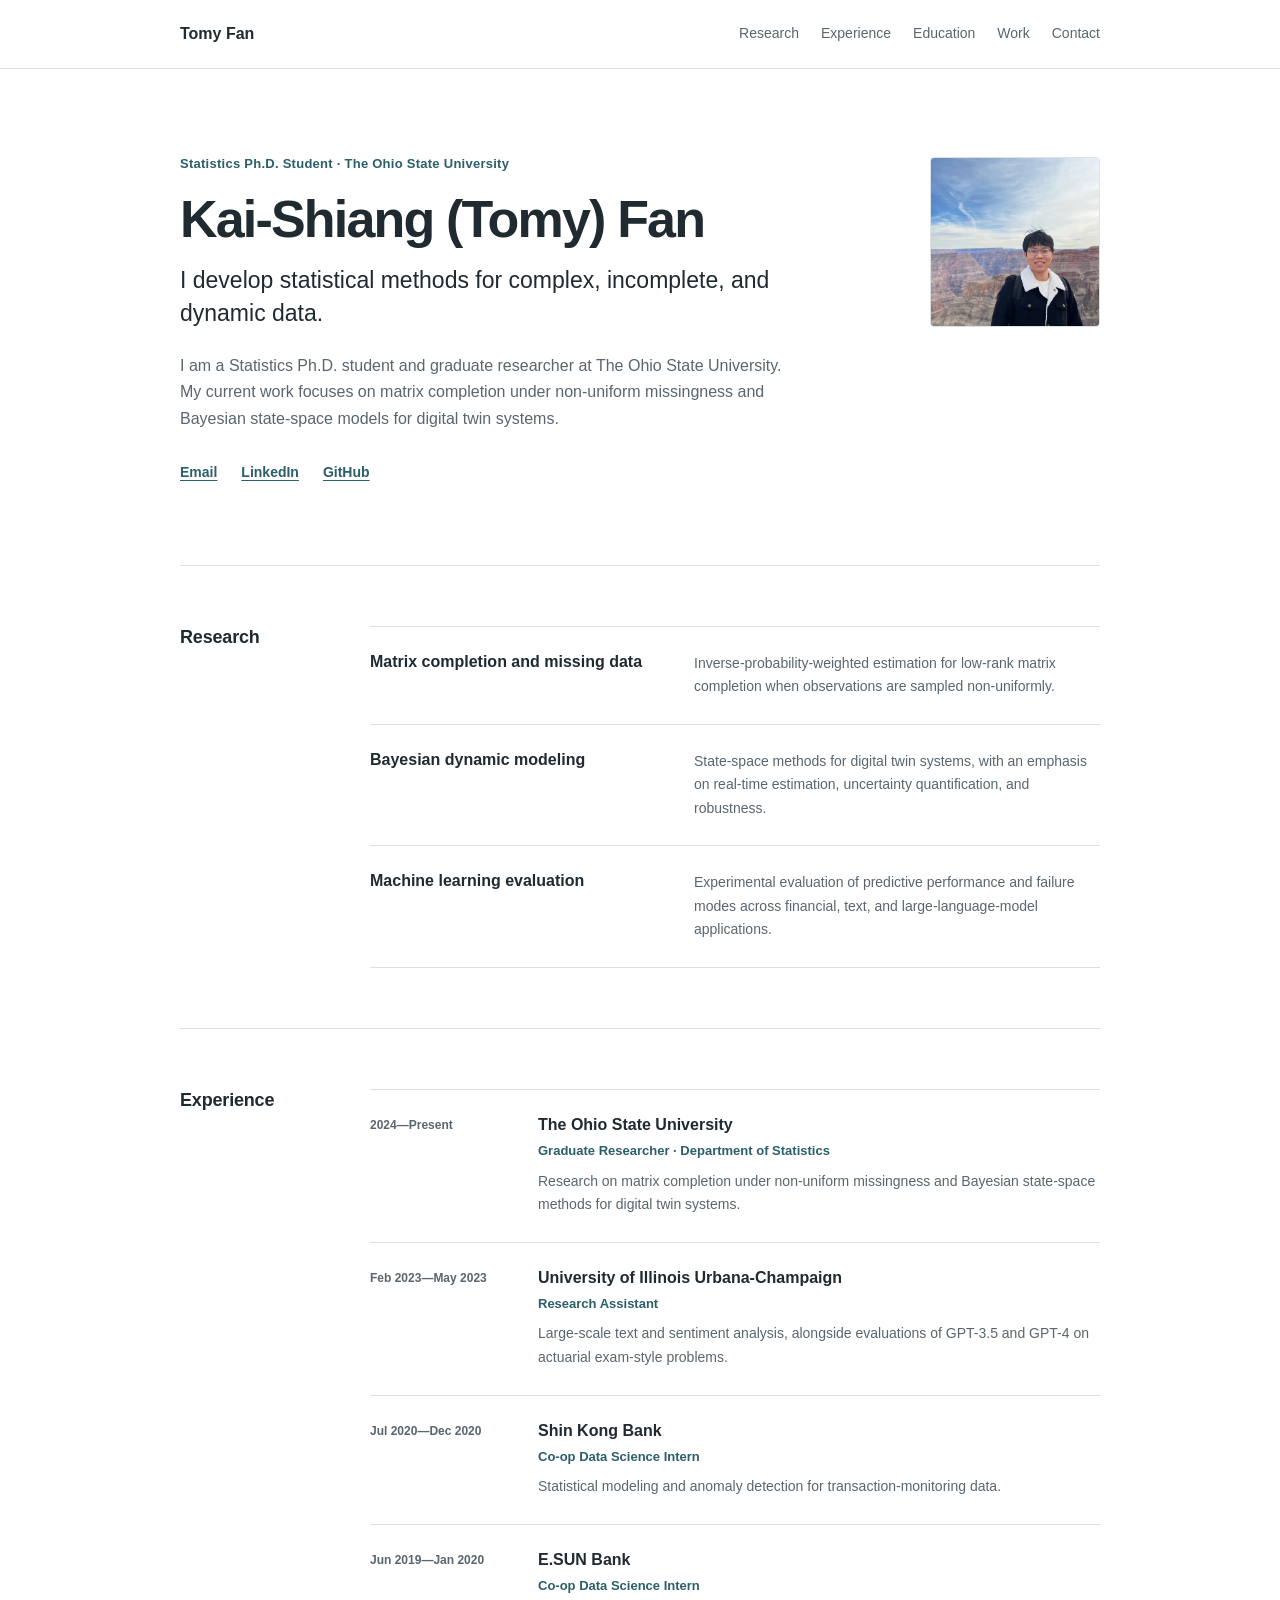
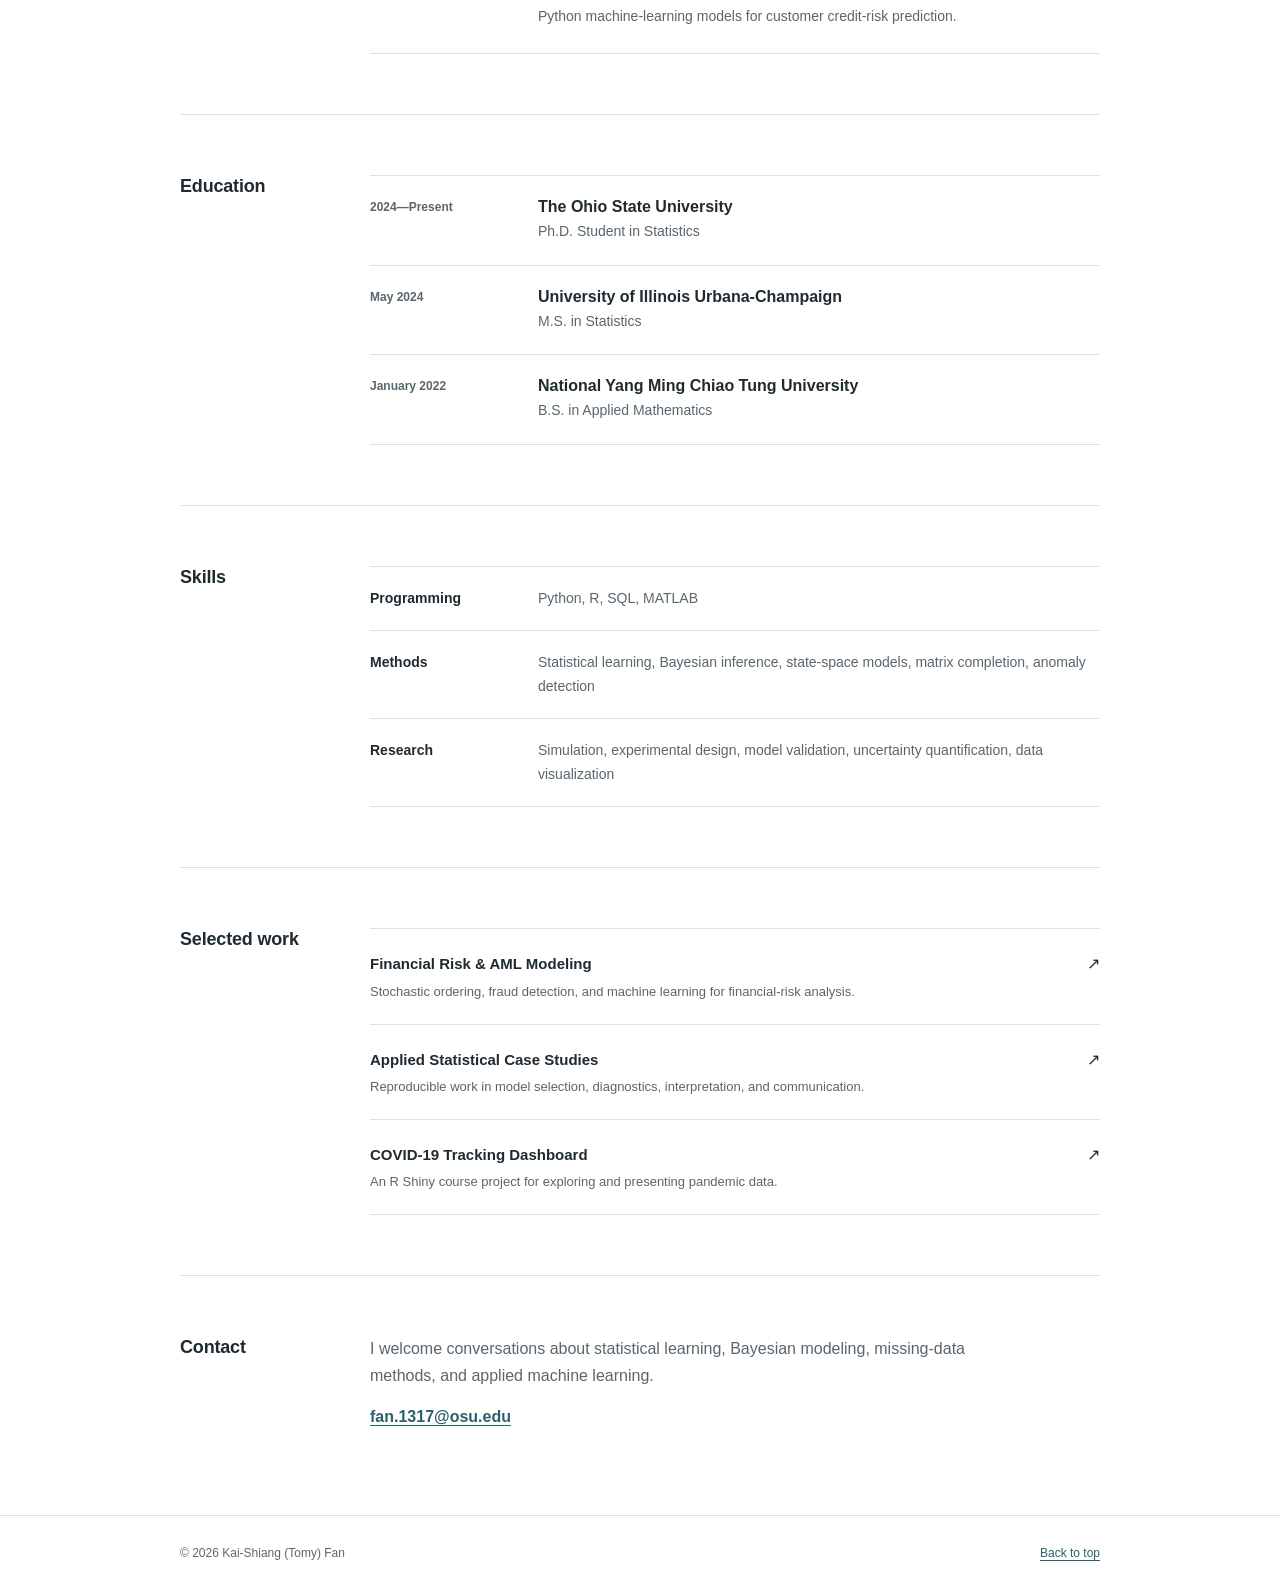
==== commit 873f39db: "Update contact email" ====
--- a/index.html
+++ b/index.html
@@ -53,7 +53,7 @@
         "https://github.com/tomy-ksfan",
         "https://www.linkedin.com/in/tomyksfan/"
       ],
-      "email": "mailto:fan.1317@buckeyemail.osu.edu",
+      "email": "mailto:fan.1317@osu.edu",
       "address": {
         "@type": "PostalAddress",
         "addressLocality": "Columbus",
@@ -90,7 +90,7 @@
           I am a Statistics Ph.D. student and graduate researcher at The Ohio State University. My current work focuses on matrix completion under non-uniform missingness and Bayesian state-space models for digital twin systems.
         </p>
         <ul class="intro-links" aria-label="Contact and profiles">
-          <li><a href="mailto:fan.1317@buckeyemail.osu.edu">Email</a></li>
+          <li><a href="mailto:fan.1317@osu.edu">Email</a></li>
           <li><a href="https://www.linkedin.com/in/tomyksfan/">LinkedIn</a></li>
           <li><a href="https://github.com/tomy-ksfan">GitHub</a></li>
         </ul>
@@ -252,7 +252,7 @@
       </div>
       <div class="section-body">
         <p>I welcome conversations about statistical learning, Bayesian modeling, missing-data methods, and applied machine learning.</p>
-        <p class="contact-line"><a href="mailto:fan.1317@buckeyemail.osu.edu">fan.1317@buckeyemail.osu.edu</a></p>
+        <p class="contact-line"><a href="mailto:fan.1317@osu.edu">fan.1317@osu.edu</a></p>
       </div>
     </section>
   </main>
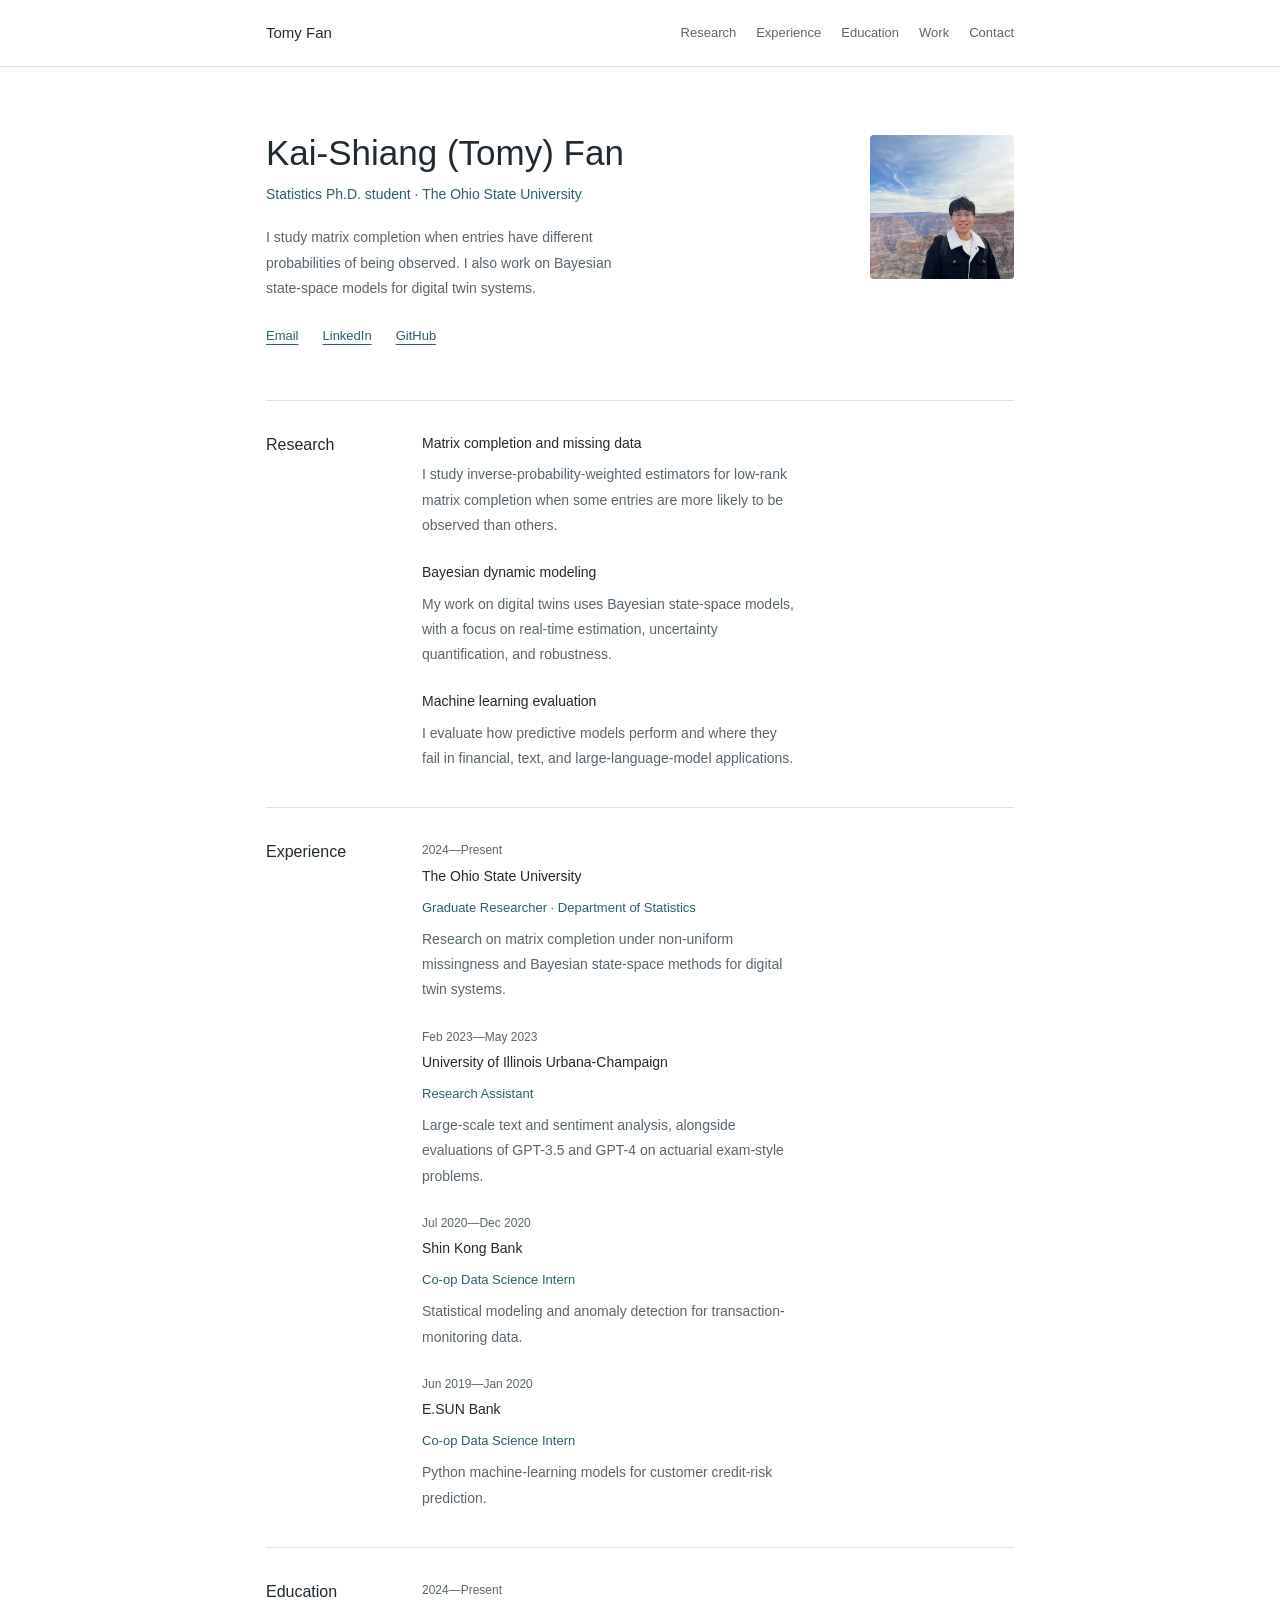
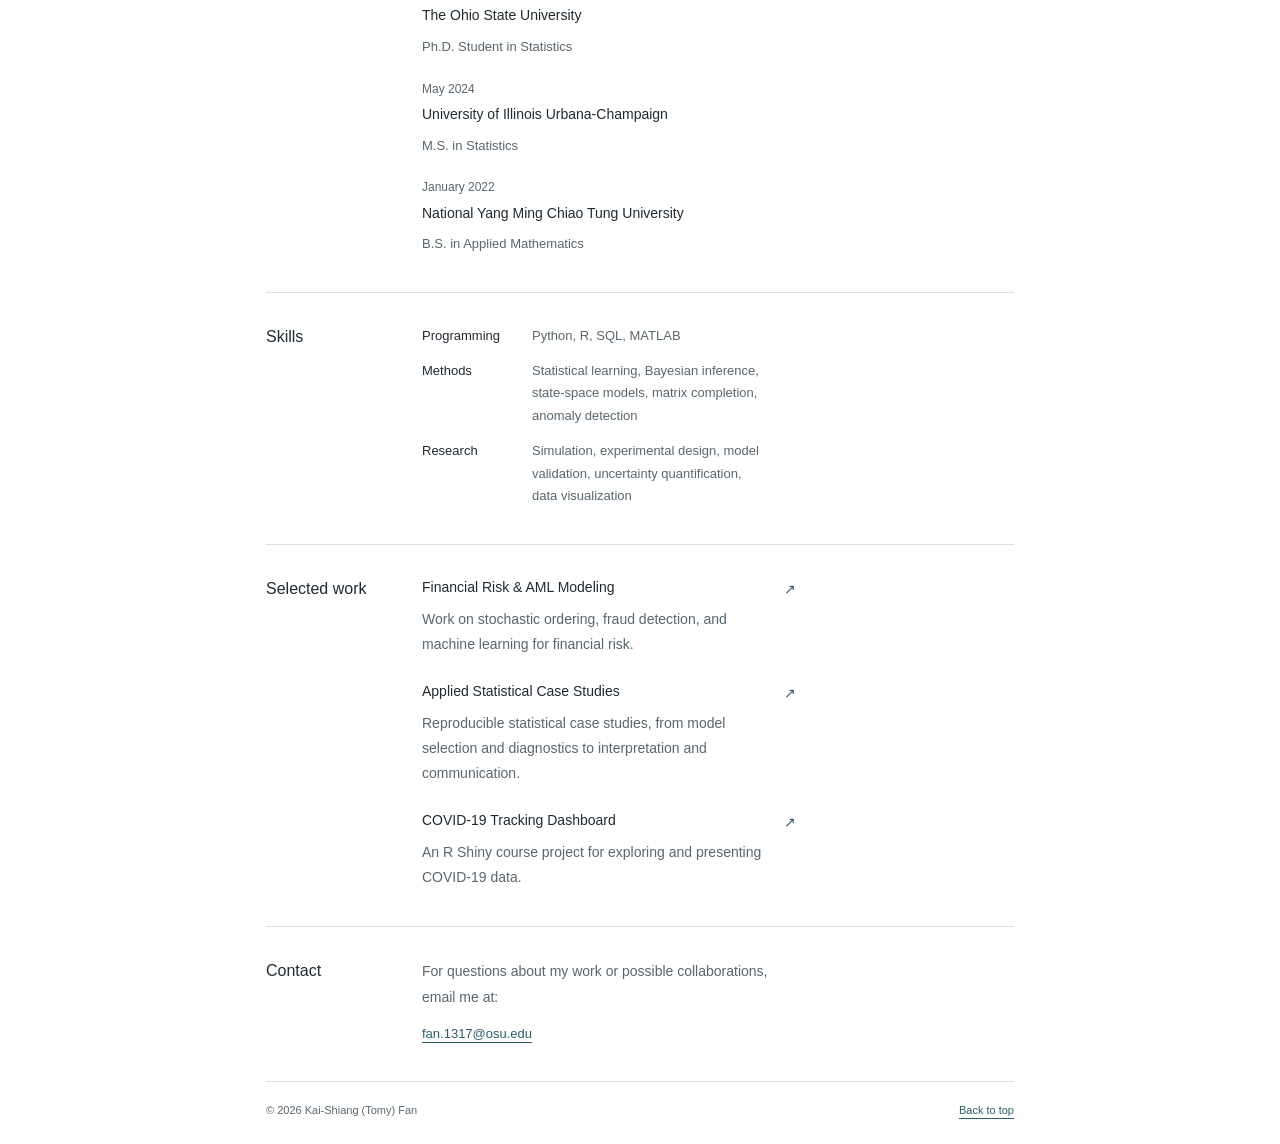
==== commit 58921855: "Polish homepage copy and typography using unslop principles" ====
--- a/index.html
+++ b/index.html
@@ -14,18 +14,18 @@
   <meta property="og:url" content="https://tomy-ksfan.github.io/">
   <meta property="og:site_name" content="Kai-Shiang (Tomy) Fan">
   <meta property="og:title" content="Kai-Shiang (Tomy) Fan | Statistics Ph.D. Student">
-  <meta property="og:description" content="Statistical learning, Bayesian modeling, and machine learning for incomplete, noisy, and dynamic data.">
+  <meta property="og:description" content="Research on matrix completion with non-uniform missingness and Bayesian state-space models for digital twins.">
   <meta property="og:image" content="https://tomy-ksfan.github.io/files/og-card.jpg">
   <meta property="og:image:width" content="1200">
   <meta property="og:image:height" content="630">
   <meta property="og:image:alt" content="Kai-Shiang (Tomy) Fan — statistics, machine learning, and Bayesian modeling">
   <meta name="twitter:card" content="summary_large_image">
   <meta name="twitter:title" content="Kai-Shiang (Tomy) Fan | Statistics Ph.D. Student">
-  <meta name="twitter:description" content="Statistical learning, Bayesian modeling, and machine learning for incomplete, noisy, and dynamic data.">
+  <meta name="twitter:description" content="Research on matrix completion with non-uniform missingness and Bayesian state-space models for digital twins.">
   <meta name="twitter:image" content="https://tomy-ksfan.github.io/files/og-card.jpg">
   <meta name="twitter:image:alt" content="Kai-Shiang (Tomy) Fan — statistics, machine learning, and Bayesian modeling">
 
-  <link rel="stylesheet" href="styles.css">
+  <link rel="stylesheet" href="styles.css?v=20261110-unslop">
   <script type="application/ld+json">
     {
       "@context": "https://schema.org",
@@ -83,11 +83,10 @@
   <main class="container" id="main-content">
     <section class="intro" aria-labelledby="intro-title">
       <div class="intro-copy">
-        <p class="eyebrow">Statistics Ph.D. Student · The Ohio State University</p>
         <h1 id="intro-title">Kai-Shiang (Tomy) Fan</h1>
-        <p class="lead">I develop statistical methods for complex, incomplete, and dynamic data.</p>
-        <p>
-          I am a Statistics Ph.D. student and graduate researcher at The Ohio State University. My current work focuses on matrix completion under non-uniform missingness and Bayesian state-space models for digital twin systems.
+        <p class="affiliation">Statistics Ph.D. student · The Ohio State University</p>
+        <p class="intro-bio">
+          I study matrix completion when entries have different probabilities of being observed. I also work on Bayesian state-space models for digital twin systems.
         </p>
         <ul class="intro-links" aria-label="Contact and profiles">
           <li><a href="mailto:fan.1317@osu.edu">Email</a></li>
@@ -109,15 +108,15 @@
       <div class="section-body item-list">
         <article>
           <h3>Matrix completion and missing data</h3>
-          <p>Inverse-probability-weighted estimation for low-rank matrix completion when observations are sampled non-uniformly.</p>
+          <p>I study inverse-probability-weighted estimators for low-rank matrix completion when some entries are more likely to be observed than others.</p>
         </article>
         <article>
           <h3>Bayesian dynamic modeling</h3>
-          <p>State-space methods for digital twin systems, with an emphasis on real-time estimation, uncertainty quantification, and robustness.</p>
+          <p>My work on digital twins uses Bayesian state-space models, with a focus on real-time estimation, uncertainty quantification, and robustness.</p>
         </article>
         <article>
           <h3>Machine learning evaluation</h3>
-          <p>Experimental evaluation of predictive performance and failure modes across financial, text, and large-language-model applications.</p>
+          <p>I evaluate how predictive models perform and where they fail in financial, text, and large-language-model applications.</p>
         </article>
       </div>
     </section>
@@ -220,7 +219,7 @@
           <a href="https://github.com/tomy-ksfan/tomy-ksfan/tree/main/Research">
             <span>
               <strong>Financial Risk &amp; AML Modeling</strong>
-              <small>Stochastic ordering, fraud detection, and machine learning for financial-risk analysis.</small>
+              <small>Work on stochastic ordering, fraud detection, and machine learning for financial risk.</small>
             </span>
             <span aria-hidden="true">↗</span>
           </a>
@@ -229,7 +228,7 @@
           <a href="https://github.com/tomy-ksfan/tomy-ksfan/tree/main/UIUC-Project/Statistical-Modeling-1-Case-Study">
             <span>
               <strong>Applied Statistical Case Studies</strong>
-              <small>Reproducible work in model selection, diagnostics, interpretation, and communication.</small>
+              <small>Reproducible statistical case studies, from model selection and diagnostics to interpretation and communication.</small>
             </span>
             <span aria-hidden="true">↗</span>
           </a>
@@ -238,7 +237,7 @@
           <a href="https://github.com/tomy-ksfan/tomy-ksfan/tree/main/UIUC-Project/Shiny-App-Project">
             <span>
               <strong>COVID-19 Tracking Dashboard</strong>
-              <small>An R Shiny course project for exploring and presenting pandemic data.</small>
+              <small>An R Shiny course project for exploring and presenting COVID-19 data.</small>
             </span>
             <span aria-hidden="true">↗</span>
           </a>
@@ -251,7 +250,7 @@
         <h2 id="contact-title">Contact</h2>
       </div>
       <div class="section-body">
-        <p>I welcome conversations about statistical learning, Bayesian modeling, missing-data methods, and applied machine learning.</p>
+        <p>For questions about my work or possible collaborations, email me at:</p>
         <p class="contact-line"><a href="mailto:fan.1317@osu.edu">fan.1317@osu.edu</a></p>
       </div>
     </section>
--- a/styles.css
+++ b/styles.css
@@ -1,68 +1,37 @@
 :root {
+  color-scheme: light;
   --text: #202a31;
   --muted: #59666e;
   --accent: #2c5f69;
   --line: #dce2e4;
   --soft: #f6f8f8;
   --white: #ffffff;
-  --max-width: 920px;
+  --max-width: 820px;
+  --copy-width: 48ch;
   --sans: -apple-system, BlinkMacSystemFont, "Segoe UI", Roboto, Helvetica, Arial, sans-serif;
 }
 
-*,
-*::before,
-*::after {
-  box-sizing: border-box;
-}
-
-html {
-  scroll-behavior: smooth;
-  scroll-padding-top: 24px;
-}
-
+*, *::before, *::after { box-sizing: border-box; }
+html { scroll-behavior: smooth; scroll-padding-top: 24px; }
 body {
   margin: 0;
   color: var(--text);
   background: var(--white);
   font-family: var(--sans);
-  font-size: 16px;
-  line-height: 1.68;
+  font-size: 14px;
+  line-height: 1.75;
+  overflow-wrap: break-word;
   -webkit-font-smoothing: antialiased;
 }
-
-img {
-  max-width: 100%;
-  display: block;
-}
-
-h1,
-h2,
-h3,
-p,
-ul,
-ol,
-dl,
-dd {
-  margin-top: 0;
-}
-
-h1,
-h2,
-h3 {
-  color: var(--text);
-  line-height: 1.25;
-}
-
+img { max-width: 100%; display: block; }
+h1, h2, h3, p, ul, ol, dl, dd { margin: 0; }
+h1, h2, h3 { color: var(--text); }
 a {
   color: var(--accent);
   text-decoration-thickness: 1px;
-  text-underline-offset: 3px;
-}
-
-a:hover {
-  color: var(--text);
-}
-
+  text-underline-offset: 4px;
+}
+a:hover { color: var(--text); }
 a:focus-visible {
   outline: 3px solid #23788a;
   outline-offset: 4px;
@@ -70,10 +39,11 @@
 }
 
 .container {
-  width: min(calc(100% - 40px), var(--max-width));
+  width: 100%;
+  max-width: var(--max-width);
+  padding-inline: 36px;
   margin-inline: auto;
 }
-
 .skip-link {
   position: fixed;
   top: 12px;
@@ -84,381 +54,230 @@
   background: var(--text);
   transform: translateY(-160%);
 }
-
-.skip-link:focus {
-  transform: translateY(0);
-}
-
-.site-header {
-  border-bottom: 1px solid var(--line);
-}
-
+.skip-link:focus { transform: translateY(0); }
+
+.site-header { border-bottom: 1px solid var(--line); }
 .header-inner {
-  min-height: 68px;
   display: flex;
   align-items: center;
   justify-content: space-between;
-  gap: 24px;
-}
-
+  gap: 28px;
+  padding-block: 20px;
+}
 .site-name {
   color: var(--text);
-  font-size: 16px;
-  font-weight: 700;
+  font-size: 15px;
+  font-weight: 500;
   text-decoration: none;
   white-space: nowrap;
 }
-
-.site-header nav {
-  display: flex;
-  flex-wrap: wrap;
-  justify-content: flex-end;
-  gap: 8px 22px;
-}
-
+.site-header nav { display: flex; flex-wrap: wrap; gap: 8px 20px; }
 .site-header nav a {
   color: var(--muted);
-  font-size: 14px;
+  font-size: 13px;
   text-decoration: none;
 }
-
-.site-header nav a:hover {
-  color: var(--accent);
-  text-decoration: underline;
-}
+.site-header nav a:hover { color: var(--accent); text-decoration: underline; }
 
 .intro {
   display: grid;
-  grid-template-columns: minmax(0, 1fr) 170px;
-  gap: clamp(36px, 7vw, 72px);
+  grid-template-columns: minmax(0, 1fr) 144px;
+  gap: 40px;
   align-items: start;
-  padding: 84px 0 80px;
-}
-
-.intro-copy {
-  max-width: 650px;
-}
-
-.eyebrow {
-  margin-bottom: 12px;
-  color: var(--accent);
-  font-size: 13px;
-  font-weight: 650;
-  letter-spacing: 0.02em;
-}
-
+  padding: 64px 0 52px;
+}
+.intro-copy { min-width: 0; }
+.affiliation {
+  margin-top: 8px;
+  color: var(--accent);
+  font-size: 14px;
+  line-height: 1.6;
+  font-weight: 400;
+}
 .intro h1 {
-  margin-bottom: 12px;
-  font-size: clamp(38px, 6vw, 52px);
-  font-weight: 720;
-  letter-spacing: -0.035em;
-}
-
-.lead {
-  max-width: 590px;
-  margin-bottom: 22px;
-  color: var(--text);
-  font-size: clamp(19px, 2.6vw, 23px);
-  line-height: 1.45;
-}
-
-.intro-copy > p:not(.eyebrow):not(.lead) {
-  max-width: 620px;
+  font-size: 35px;
+  line-height: 1.25;
+  font-weight: 500;
+}
+.intro-bio {
+  max-width: var(--copy-width);
+  margin-top: 20px;
   color: var(--muted);
-}
-
+  line-height: 1.8;
+}
 .intro-links {
   display: flex;
   flex-wrap: wrap;
-  gap: 10px 24px;
-  margin: 28px 0 0;
+  gap: 8px 24px;
+  margin-top: 24px;
   padding: 0;
   list-style: none;
-  font-size: 14px;
-  font-weight: 650;
-}
-
+  font-size: 13px;
+  font-weight: 500;
+}
 .portrait {
   overflow: hidden;
-  width: 170px;
+  width: 144px;
   aspect-ratio: 1;
   margin: 4px 0 0;
-  border: 1px solid var(--line);
   border-radius: 4px;
   background: var(--soft);
 }
-
-.portrait img {
-  width: 100%;
-  height: 100%;
-  object-fit: cover;
-}
+.portrait img { width: 100%; height: 100%; object-fit: cover; }
 
 .content-section {
   display: grid;
-  grid-template-columns: 150px minmax(0, 1fr);
-  gap: 40px;
-  padding: 60px 0;
+  grid-template-columns: 120px minmax(0, 1fr);
+  gap: 36px;
+  padding: 32px 0 36px;
   border-top: 1px solid var(--line);
-}
-
+  scroll-margin-top: 24px;
+}
 .section-label h2 {
-  margin: 0;
-  font-size: 18px;
-  font-weight: 700;
-  letter-spacing: -0.01em;
-}
-
-.section-body {
-  min-width: 0;
-}
-
-.item-list {
-  border-top: 1px solid var(--line);
-}
-
-.item-list article {
-  display: grid;
-  grid-template-columns: minmax(150px, 0.42fr) minmax(0, 0.58fr);
-  gap: 30px;
-  padding: 25px 0;
-  border-bottom: 1px solid var(--line);
-}
-
-.item-list h3,
-.entry-list h3 {
-  margin-bottom: 5px;
   font-size: 16px;
-  font-weight: 700;
-}
-
-.item-list p,
-.entry-list p,
-.skills-list dd,
-.contact p {
-  color: var(--muted);
-}
-
-.item-list p,
-.entry-list p {
-  margin-bottom: 0;
-  font-size: 14px;
-}
-
-.entry-list {
-  margin: 0;
-  padding: 0;
-  border-top: 1px solid var(--line);
-  list-style: none;
-}
-
-.entry-list li {
-  display: grid;
-  grid-template-columns: 140px minmax(0, 1fr);
-  gap: 28px;
-  padding: 25px 0;
-  border-bottom: 1px solid var(--line);
-}
-
-.entry-list .entry-date {
-  color: var(--muted);
-  font-size: 12px;
-  font-weight: 650;
-}
-
+  line-height: 1.5;
+  font-weight: 500;
+}
+.section-body { min-width: 0; max-width: 540px; }
+.item-list article + article,
+.entry-list li + li,
+.project-list li + li { margin-top: 24px; }
+.item-list h3, .entry-list h3 {
+  max-width: var(--copy-width);
+  margin-bottom: 8px;
+  font-size: 14px;
+  line-height: 1.55;
+  font-weight: 500;
+}
+.item-list p, .entry-list p, .skills-list dd, .contact p { color: var(--muted); }
+.item-list p, .entry-list p {
+  max-width: var(--copy-width);
+  font-size: 14px;
+  line-height: 1.8;
+}
+.entry-list, .project-list { padding: 0; list-style: none; }
+.entry-list .entry-date { margin-bottom: 4px; font-size: 12px; font-weight: 400; font-variant-numeric: tabular-nums; }
 .entry-list .entry-role {
   margin-bottom: 8px;
   color: var(--accent);
   font-size: 13px;
-  font-weight: 650;
-}
-
-.education-list li {
-  padding-block: 21px;
-}
-
-.education-list h3 {
-  margin-bottom: 3px;
-}
-
-.skills-list {
-  margin-bottom: 0;
-  border-top: 1px solid var(--line);
-}
+  font-weight: 500;
+}
+.education-list li + li { margin-top: 20px; }
+.education-list p:not(.entry-date) { font-size: 13px; }
 
 .skills-list > div {
   display: grid;
-  grid-template-columns: 140px minmax(0, 1fr);
-  gap: 28px;
-  padding: 20px 0;
-  border-bottom: 1px solid var(--line);
-}
-
-.skills-list dt {
-  font-size: 14px;
-  font-weight: 700;
-}
-
-.skills-list dd {
-  margin: 0;
-  font-size: 14px;
-}
-
-.project-list {
-  margin: 0;
-  padding: 0;
-  border-top: 1px solid var(--line);
-  list-style: none;
-}
-
-.project-list li {
-  border-bottom: 1px solid var(--line);
-}
+  grid-template-columns: 94px minmax(0, 1fr);
+  gap: 16px;
+  max-width: var(--copy-width);
+  font-size: 13px;
+}
+.skills-list > div + div { margin-top: 12px; }
+.skills-list dt { font-weight: 500; }
 
 .project-list a {
   display: flex;
   align-items: start;
   justify-content: space-between;
-  gap: 24px;
-  padding: 22px 0;
+  gap: 16px;
+  max-width: var(--copy-width);
   color: var(--text);
   text-decoration: none;
 }
-
+.project-list a > span:first-child { min-width: 0; }
+.project-list a > span[aria-hidden] { flex-shrink: 0; color: var(--accent); }
 .project-list a:hover strong {
   color: var(--accent);
   text-decoration: underline;
   text-underline-offset: 4px;
 }
-
-.project-list strong,
-.project-list small {
-  display: block;
-}
-
+.project-list strong, .project-list small { display: block; }
 .project-list strong {
-  margin-bottom: 5px;
-  font-size: 15px;
-}
-
-.project-list small {
-  color: var(--muted);
-  font-size: 13px;
+  margin-bottom: 8px;
+  font-size: 14px;
   line-height: 1.55;
-}
-
-.contact {
-  padding-bottom: 70px;
-}
-
-.contact .section-body {
-  max-width: 600px;
-}
-
-.contact p {
-  margin-bottom: 14px;
-}
-
-.contact-line {
-  font-weight: 650;
-}
-
-.site-footer {
-  border-top: 1px solid var(--line);
-}
-
+  font-weight: 500;
+}
+.project-list small { color: var(--muted); font-size: 14px; line-height: 1.8; }
+
+.contact p { max-width: var(--copy-width); line-height: 1.8; }
+.contact-line { margin-top: 12px; font-size: 13px; font-weight: 500; }
 .footer-inner {
-  min-height: 74px;
+  position: relative;
   display: flex;
   align-items: center;
   justify-content: space-between;
+  flex-wrap: wrap;
   gap: 20px;
+  padding-block: 20px 24px;
   color: var(--muted);
-  font-size: 12px;
-}
-
-.footer-inner p {
-  margin: 0;
+  font-size: 11px;
+}
+.footer-inner::before {
+  content: "";
+  position: absolute;
+  top: 0;
+  left: 36px;
+  right: 36px;
+  border-top: 1px solid var(--line);
 }
 
 @media (max-width: 720px) {
+  .container { padding-inline: 28px; }
+  .header-inner { gap: 20px; }
+  .site-header nav { gap: 8px 16px; }
+  .intro {
+    grid-template-columns: minmax(0, 1fr) 120px;
+    gap: 28px;
+    padding: 44px 0 40px;
+  }
+  .intro h1 { font-size: 30px; }
+  .portrait { width: 120px; }
+  .content-section { grid-template-columns: 100px minmax(0, 1fr); gap: 24px; }
+  .footer-inner::before { left: 28px; right: 28px; }
+}
+
+@media (max-width: 520px) {
+  .container { padding-inline: 24px; }
   .header-inner {
-    display: block;
-    padding: 15px 0 14px;
-  }
-
-  .site-name {
-    display: inline-block;
-    margin-bottom: 7px;
-  }
-
-  .site-header nav {
-    justify-content: flex-start;
-    gap: 4px 16px;
-  }
-
-  .site-header nav a {
-    font-size: 13px;
-  }
-
+    flex-direction: column;
+    align-items: flex-start;
+    gap: 12px;
+    padding-block: 20px 16px;
+  }
+  .site-header nav { gap: 8px 16px; }
+  .site-header nav a, .affiliation { font-size: 13px; }
   .intro {
-    grid-template-columns: 1fr;
-    gap: 28px;
-    padding: 52px 0 56px;
-  }
-
-  .portrait {
-    order: -1;
-    width: 116px;
-  }
-
+    display: flex;
+    flex-direction: column;
+    gap: 24px;
+    padding: 32px 0;
+  }
+  .portrait { order: -1; width: 100px; margin: 0; }
+  .intro h1 { font-size: 30px; }
   .content-section {
-    grid-template-columns: 1fr;
-    gap: 24px;
-    padding: 46px 0;
-  }
-
-  .item-list article {
-    grid-template-columns: 1fr;
-    gap: 8px;
-  }
-}
-
-@media (max-width: 520px) {
-  .container {
-    width: min(calc(100% - 30px), var(--max-width));
-  }
-
-  .intro h1 {
-    font-size: 36px;
-  }
-
-  .lead {
-    font-size: 19px;
-  }
-
-  .entry-list li,
-  .skills-list > div {
-    grid-template-columns: 1fr;
-    gap: 5px;
-  }
-
-  .entry-list .entry-date {
-    margin-bottom: 1px;
-  }
-
-  .footer-inner {
-    display: block;
-    padding: 20px 0;
-  }
-
-  .footer-inner p {
-    margin-bottom: 4px;
-  }
+    grid-template-columns: minmax(0, 1fr);
+    gap: 20px;
+    padding: 28px 0;
+  }
+  .section-label h2 { font-size: 16px; }
+  .item-list p,
+  .entry-list p:not(.entry-date):not(.entry-role),
+  .project-list small { font-size: 13px; }
+  .skills-list > div { grid-template-columns: 84px minmax(0, 1fr); gap: 12px; }
+  .footer-inner::before { left: 24px; right: 24px; }
+}
+
+@media (pointer: coarse) {
+  .site-header nav a, .intro-links a, .contact-line a, .footer-inner > a {
+    display: inline-flex;
+    align-items: center;
+    min-height: 44px;
+  }
+  .project-list a { min-height: 44px; }
 }
 
 @media (prefers-reduced-motion: reduce) {
-  html {
-    scroll-behavior: auto;
-  }
-}
+  html { scroll-behavior: auto; }
+}
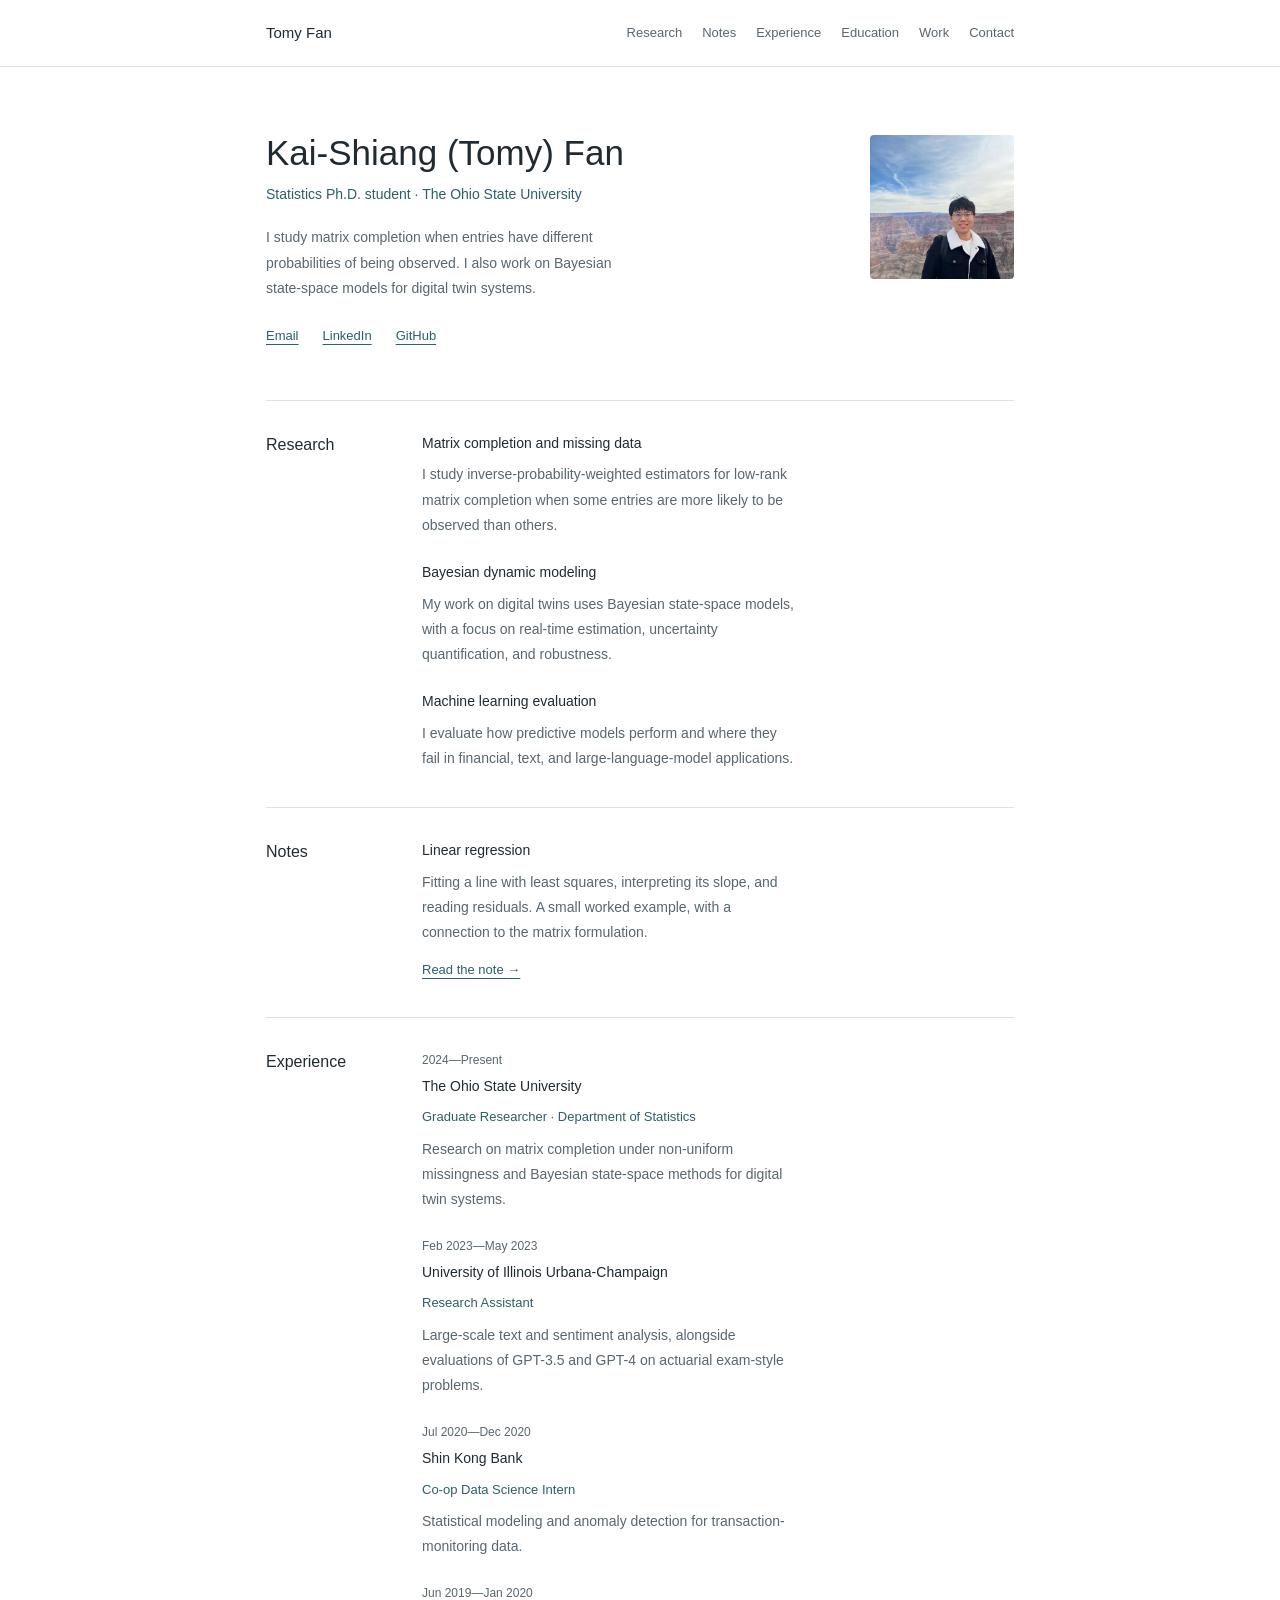
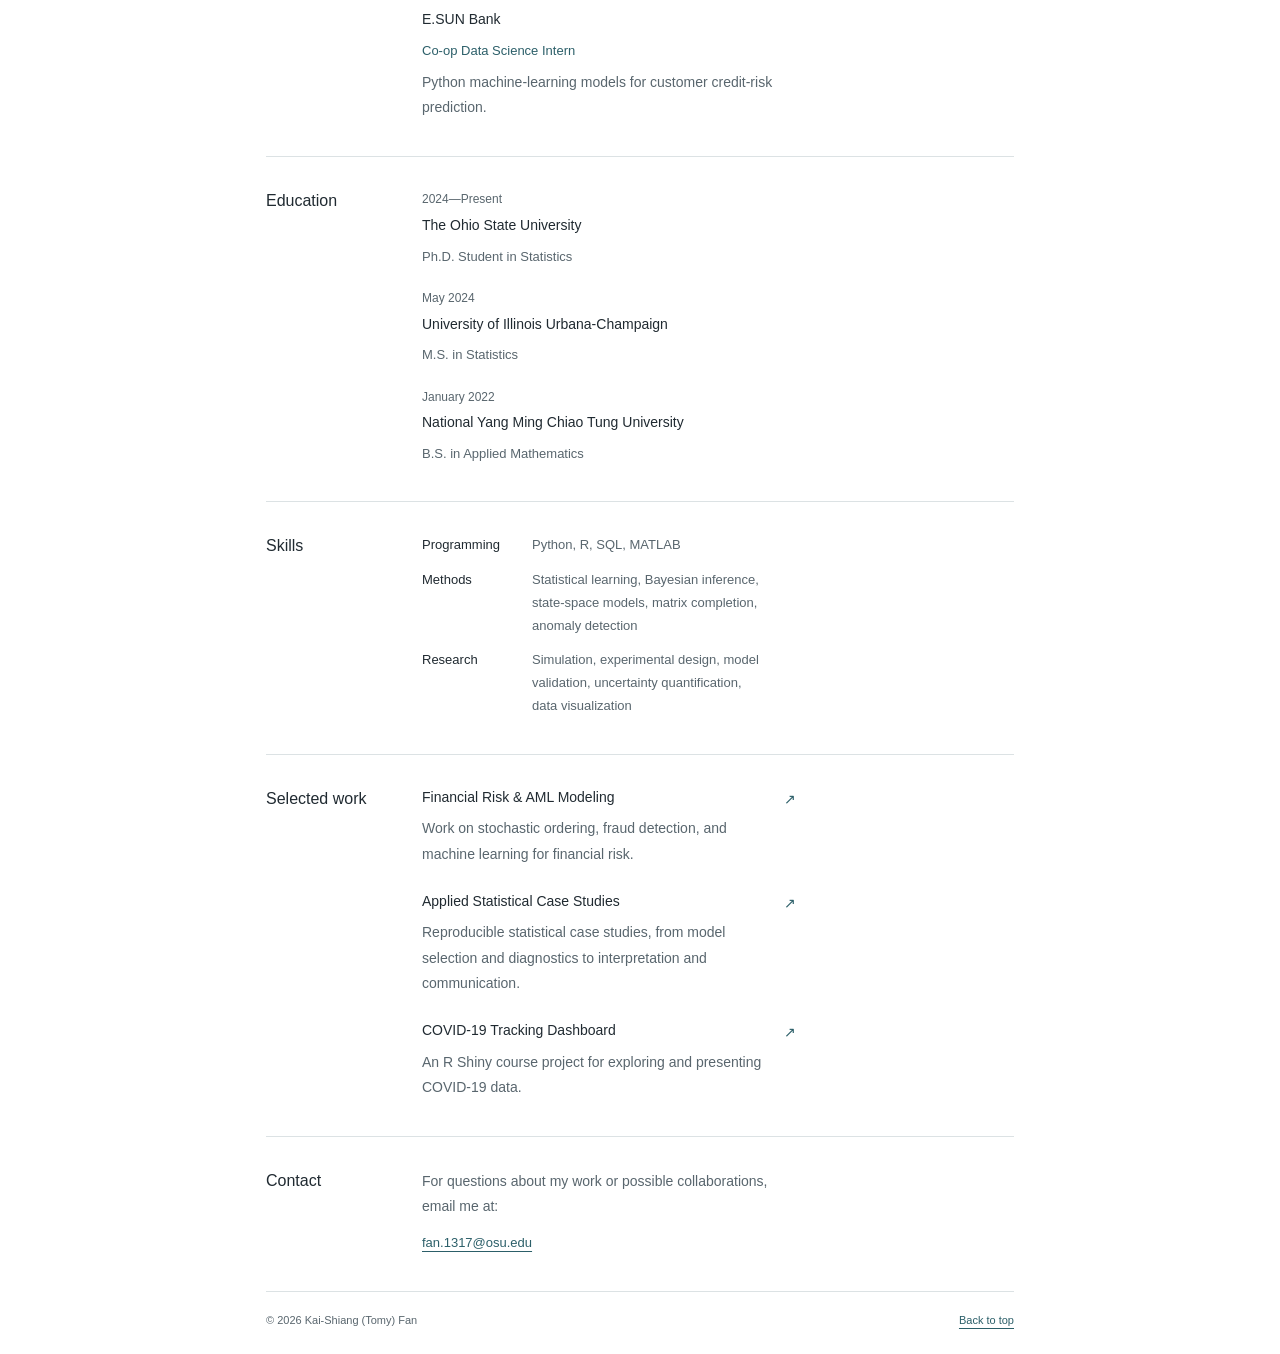
==== commit db198c64: "Add Notes section and illustrated linear regression introduction" ====
--- a/index.html
+++ b/index.html
@@ -25,7 +25,7 @@
   <meta name="twitter:image" content="https://tomy-ksfan.github.io/files/og-card.jpg">
   <meta name="twitter:image:alt" content="Kai-Shiang (Tomy) Fan — statistics, machine learning, and Bayesian modeling">
 
-  <link rel="stylesheet" href="styles.css?v=20261110-unslop">
+  <link rel="stylesheet" href="styles.css?v=20261110-notes">
   <script type="application/ld+json">
     {
       "@context": "https://schema.org",
@@ -72,6 +72,7 @@
       <a class="site-name" href="#top">Tomy Fan</a>
       <nav aria-label="Primary navigation">
         <a href="#research">Research</a>
+        <a href="#notes">Notes</a>
         <a href="#experience">Experience</a>
         <a href="#education">Education</a>
         <a href="#work">Work</a>
@@ -117,6 +118,19 @@
         <article>
           <h3>Machine learning evaluation</h3>
           <p>I evaluate how predictive models perform and where they fail in financial, text, and large-language-model applications.</p>
+        </article>
+      </div>
+    </section>
+
+    <section class="content-section" id="notes" aria-labelledby="notes-title">
+      <div class="section-label">
+        <h2 id="notes-title">Notes</h2>
+      </div>
+      <div class="section-body item-list notes-list">
+        <article>
+          <h3><a href="notes/linear-regression/">Linear regression</a></h3>
+          <p>Fitting a line with least squares, interpreting its slope, and reading residuals. A small worked example, with a connection to the matrix formulation.</p>
+          <p class="note-link"><a href="notes/linear-regression/">Read the note <span aria-hidden="true">→</span></a></p>
         </article>
       </div>
     </section>
--- a/styles.css
+++ b/styles.css
@@ -200,6 +200,48 @@
   font-weight: 500;
 }
 .project-list small { color: var(--muted); font-size: 14px; line-height: 1.8; }
+
+.notes-list h3 a { color: var(--text); text-decoration: none; }
+.notes-list h3 a:hover { color: var(--accent); text-decoration: underline; }
+.notes-list .note-link { margin-top: 12px; font-size: 13px; }
+.site-header nav a[aria-current="page"] { color: var(--accent); text-decoration: underline; }
+
+.note-page { padding-block: 40px 56px; }
+.note-article { max-width: var(--copy-width); margin-inline: auto; }
+.note-back { display: inline-block; margin-bottom: 28px; font-size: 13px; }
+.note-header { margin-bottom: 36px; }
+.note-header h1 { font-size: 32px; line-height: 1.3; font-weight: 500; }
+.note-meta { margin-top: 8px; color: var(--muted); font-size: 12px; }
+.note-deck { margin-top: 20px; color: var(--muted); line-height: 1.8; }
+.note-body { line-height: 1.85; }
+.note-body section + section { margin-top: 32px; }
+.note-body h2 { margin-bottom: 12px; font-size: 18px; line-height: 1.5; font-weight: 500; }
+.note-body p { color: var(--muted); }
+.note-body p + p { margin-top: 16px; }
+.note-body math { color: var(--text); font-size: 1.1em; }
+.equation { margin-block: 20px; padding-block: 4px; overflow-x: auto; }
+.equation math { font-size: 18px; }
+.note-table { width: 100%; border-collapse: collapse; margin-block: 20px; font-size: 13px; font-variant-numeric: tabular-nums; }
+.note-table caption { text-align: left; color: var(--muted); font-size: 12px; margin-bottom: 8px; }
+.note-table th, .note-table td { padding: 6px 12px; text-align: right; border-bottom: 1px solid var(--line); }
+.note-table th { color: var(--text); font-weight: 500; }
+.note-table td { color: var(--muted); }
+.note-table th:first-child, .note-table td:first-child { padding-left: 0; text-align: left; }
+.note-table th:last-child, .note-table td:last-child { padding-right: 0; }
+.note-figure { margin: 24px 0; }
+.note-figure img { width: 100%; height: auto; }
+.note-figure figcaption { margin-top: 12px; color: var(--muted); font-size: 12px; line-height: 1.7; }
+.note-detail { margin-top: 24px; padding-block: 16px; border-block: 1px solid var(--line); }
+.note-detail + .note-detail { margin-top: 0; border-top: 0; }
+.note-detail summary { color: var(--accent); cursor: pointer; font-size: 13px; }
+.note-detail summary:focus-visible { outline: 3px solid #23788a; outline-offset: 4px; }
+.note-detail[open] summary { margin-bottom: 16px; }
+.note-detail pre { margin: 16px 0 0; padding: 16px; background: var(--soft); overflow-x: auto; font-size: 12px; line-height: 1.7; }
+.note-sources { margin-top: 32px; padding-top: 24px; border-top: 1px solid var(--line); font-size: 12px; line-height: 1.8; }
+.note-sources h2 { margin-bottom: 8px; font-size: 14px; font-weight: 500; }
+.note-sources p { color: var(--muted); }
+.note-sources p + p { margin-top: 12px; }
+.note-end { margin-top: 28px; font-size: 13px; }
 
 .contact p { max-width: var(--copy-width); line-height: 1.8; }
 .contact-line { margin-top: 12px; font-size: 13px; font-weight: 500; }
@@ -267,15 +309,21 @@
   .project-list small { font-size: 13px; }
   .skills-list > div { grid-template-columns: 84px minmax(0, 1fr); gap: 12px; }
   .footer-inner::before { left: 24px; right: 24px; }
+  .note-page { padding-block: 28px 40px; }
+  .note-back { margin-bottom: 24px; }
+  .note-header h1 { font-size: 28px; }
+  .note-header { margin-bottom: 28px; }
 }
 
 @media (pointer: coarse) {
-  .site-header nav a, .intro-links a, .contact-line a, .footer-inner > a {
+  .site-header nav a, .intro-links a, .contact-line a, .footer-inner > a,
+  .note-link a, .note-back, .note-end a {
     display: inline-flex;
     align-items: center;
     min-height: 44px;
   }
   .project-list a { min-height: 44px; }
+  .note-detail summary { min-height: 44px; padding-block: 10px; }
 }
 
 @media (prefers-reduced-motion: reduce) {
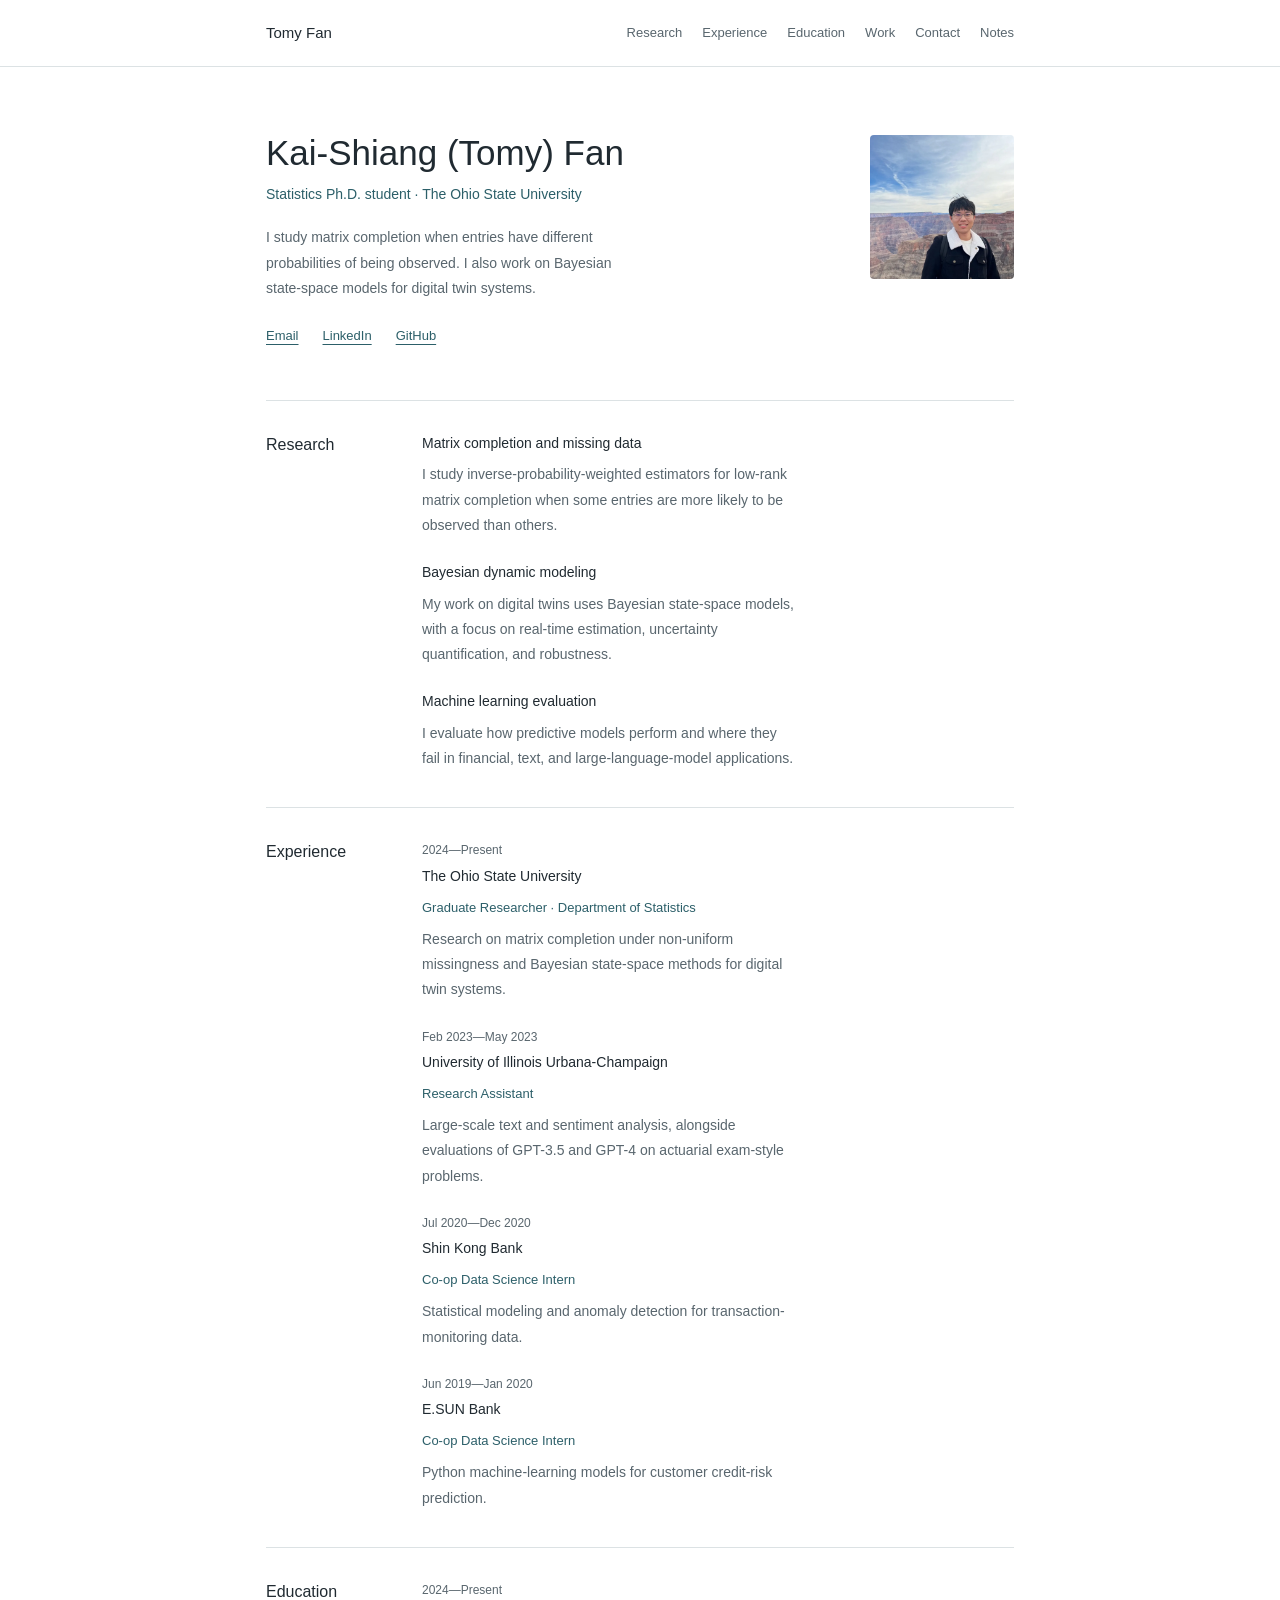
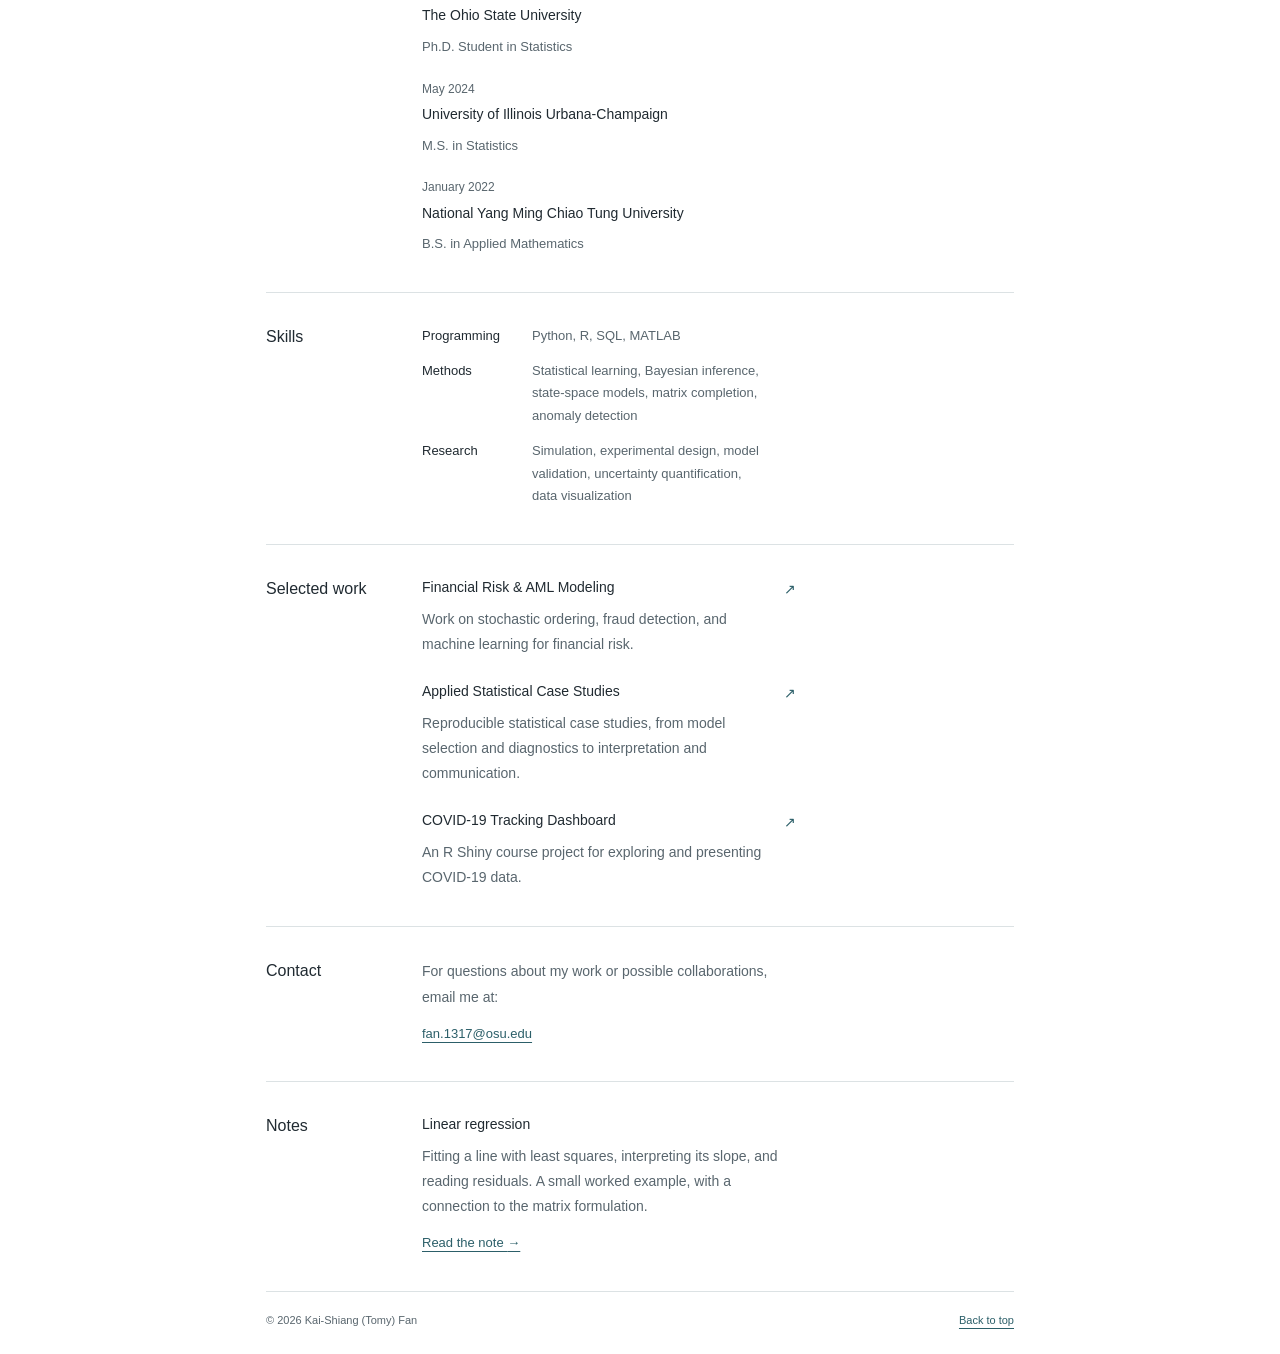
==== commit c1f0fdc2: "Move Notes to the bottom of the homepage and navigation" ====
--- a/index.html
+++ b/index.html
@@ -72,11 +72,11 @@
       <a class="site-name" href="#top">Tomy Fan</a>
       <nav aria-label="Primary navigation">
         <a href="#research">Research</a>
-        <a href="#notes">Notes</a>
         <a href="#experience">Experience</a>
         <a href="#education">Education</a>
         <a href="#work">Work</a>
         <a href="#contact">Contact</a>
+        <a href="#notes">Notes</a>
       </nav>
     </div>
   </header>
@@ -118,19 +118,6 @@
         <article>
           <h3>Machine learning evaluation</h3>
           <p>I evaluate how predictive models perform and where they fail in financial, text, and large-language-model applications.</p>
-        </article>
-      </div>
-    </section>
-
-    <section class="content-section" id="notes" aria-labelledby="notes-title">
-      <div class="section-label">
-        <h2 id="notes-title">Notes</h2>
-      </div>
-      <div class="section-body item-list notes-list">
-        <article>
-          <h3><a href="notes/linear-regression/">Linear regression</a></h3>
-          <p>Fitting a line with least squares, interpreting its slope, and reading residuals. A small worked example, with a connection to the matrix formulation.</p>
-          <p class="note-link"><a href="notes/linear-regression/">Read the note <span aria-hidden="true">→</span></a></p>
         </article>
       </div>
     </section>
@@ -268,6 +255,19 @@
         <p class="contact-line"><a href="mailto:fan.1317@osu.edu">fan.1317@osu.edu</a></p>
       </div>
     </section>
+
+    <section class="content-section" id="notes" aria-labelledby="notes-title">
+      <div class="section-label">
+        <h2 id="notes-title">Notes</h2>
+      </div>
+      <div class="section-body item-list notes-list">
+        <article>
+          <h3><a href="notes/linear-regression/">Linear regression</a></h3>
+          <p>Fitting a line with least squares, interpreting its slope, and reading residuals. A small worked example, with a connection to the matrix formulation.</p>
+          <p class="note-link"><a href="notes/linear-regression/">Read the note <span aria-hidden="true">→</span></a></p>
+        </article>
+      </div>
+    </section>
   </main>
 
   <footer class="site-footer">
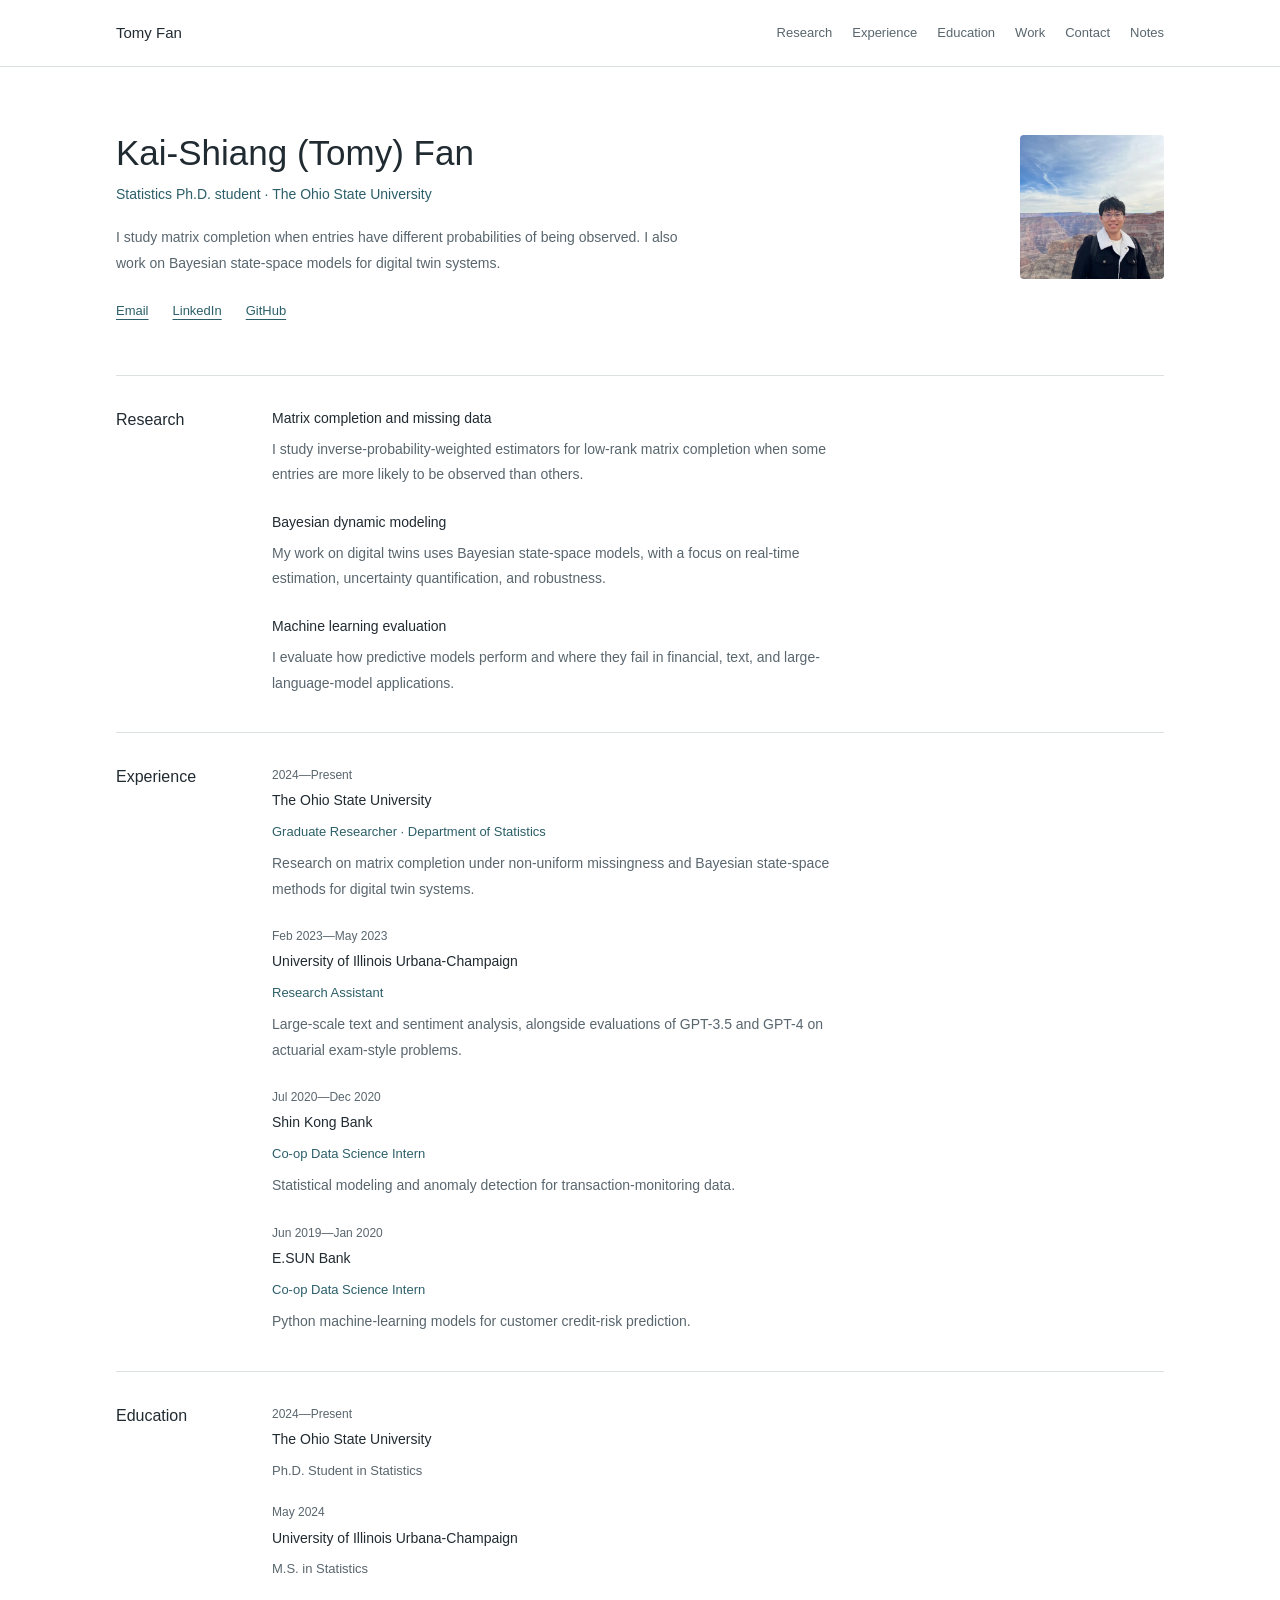
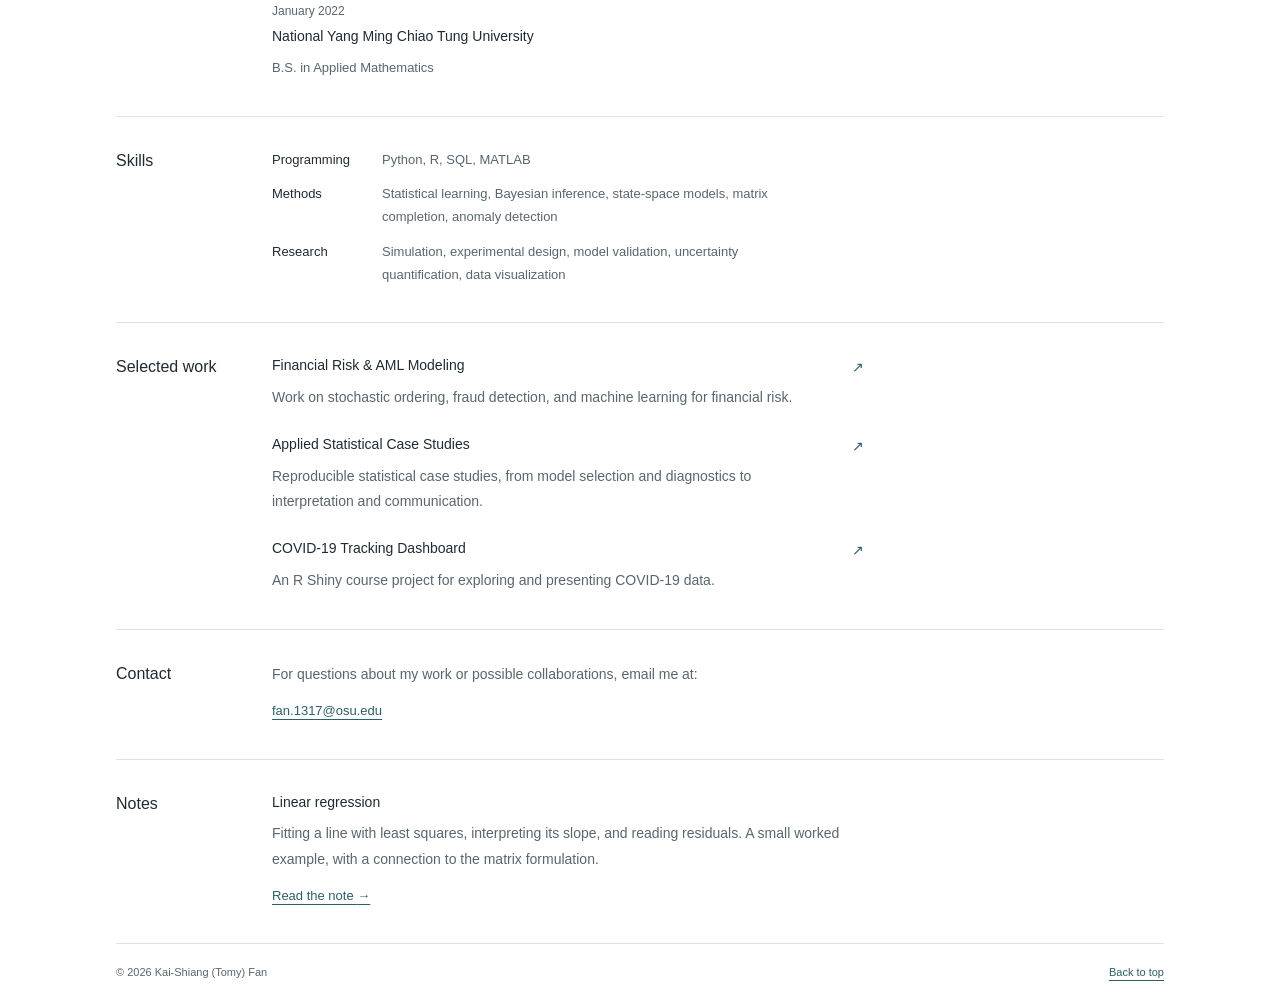
==== commit d56453a3: "Widen homepage and Notes layouts to reduce side whitespace" ====
--- a/index.html
+++ b/index.html
@@ -25,7 +25,7 @@
   <meta name="twitter:image" content="https://tomy-ksfan.github.io/files/og-card.jpg">
   <meta name="twitter:image:alt" content="Kai-Shiang (Tomy) Fan — statistics, machine learning, and Bayesian modeling">
 
-  <link rel="stylesheet" href="styles.css?v=20261110-notes">
+  <link rel="stylesheet" href="styles.css?v=20261110-wide">
   <script type="application/ld+json">
     {
       "@context": "https://schema.org",
--- a/styles.css
+++ b/styles.css
@@ -6,8 +6,8 @@
   --line: #dce2e4;
   --soft: #f6f8f8;
   --white: #ffffff;
-  --max-width: 820px;
-  --copy-width: 48ch;
+  --max-width: 1120px;
+  --copy-width: 76ch;
   --sans: -apple-system, BlinkMacSystemFont, "Segoe UI", Roboto, Helvetica, Arial, sans-serif;
 }
 
@@ -138,7 +138,7 @@
   line-height: 1.5;
   font-weight: 500;
 }
-.section-body { min-width: 0; max-width: 540px; }
+.section-body { min-width: 0; }
 .item-list article + article,
 .entry-list li + li,
 .project-list li + li { margin-top: 24px; }
@@ -207,7 +207,7 @@
 .site-header nav a[aria-current="page"] { color: var(--accent); text-decoration: underline; }
 
 .note-page { padding-block: 40px 56px; }
-.note-article { max-width: var(--copy-width); margin-inline: auto; }
+.note-article { max-width: 760px; margin-inline: auto; font-size: 15px; }
 .note-back { display: inline-block; margin-bottom: 28px; font-size: 13px; }
 .note-header { margin-bottom: 36px; }
 .note-header h1 { font-size: 32px; line-height: 1.3; font-weight: 500; }
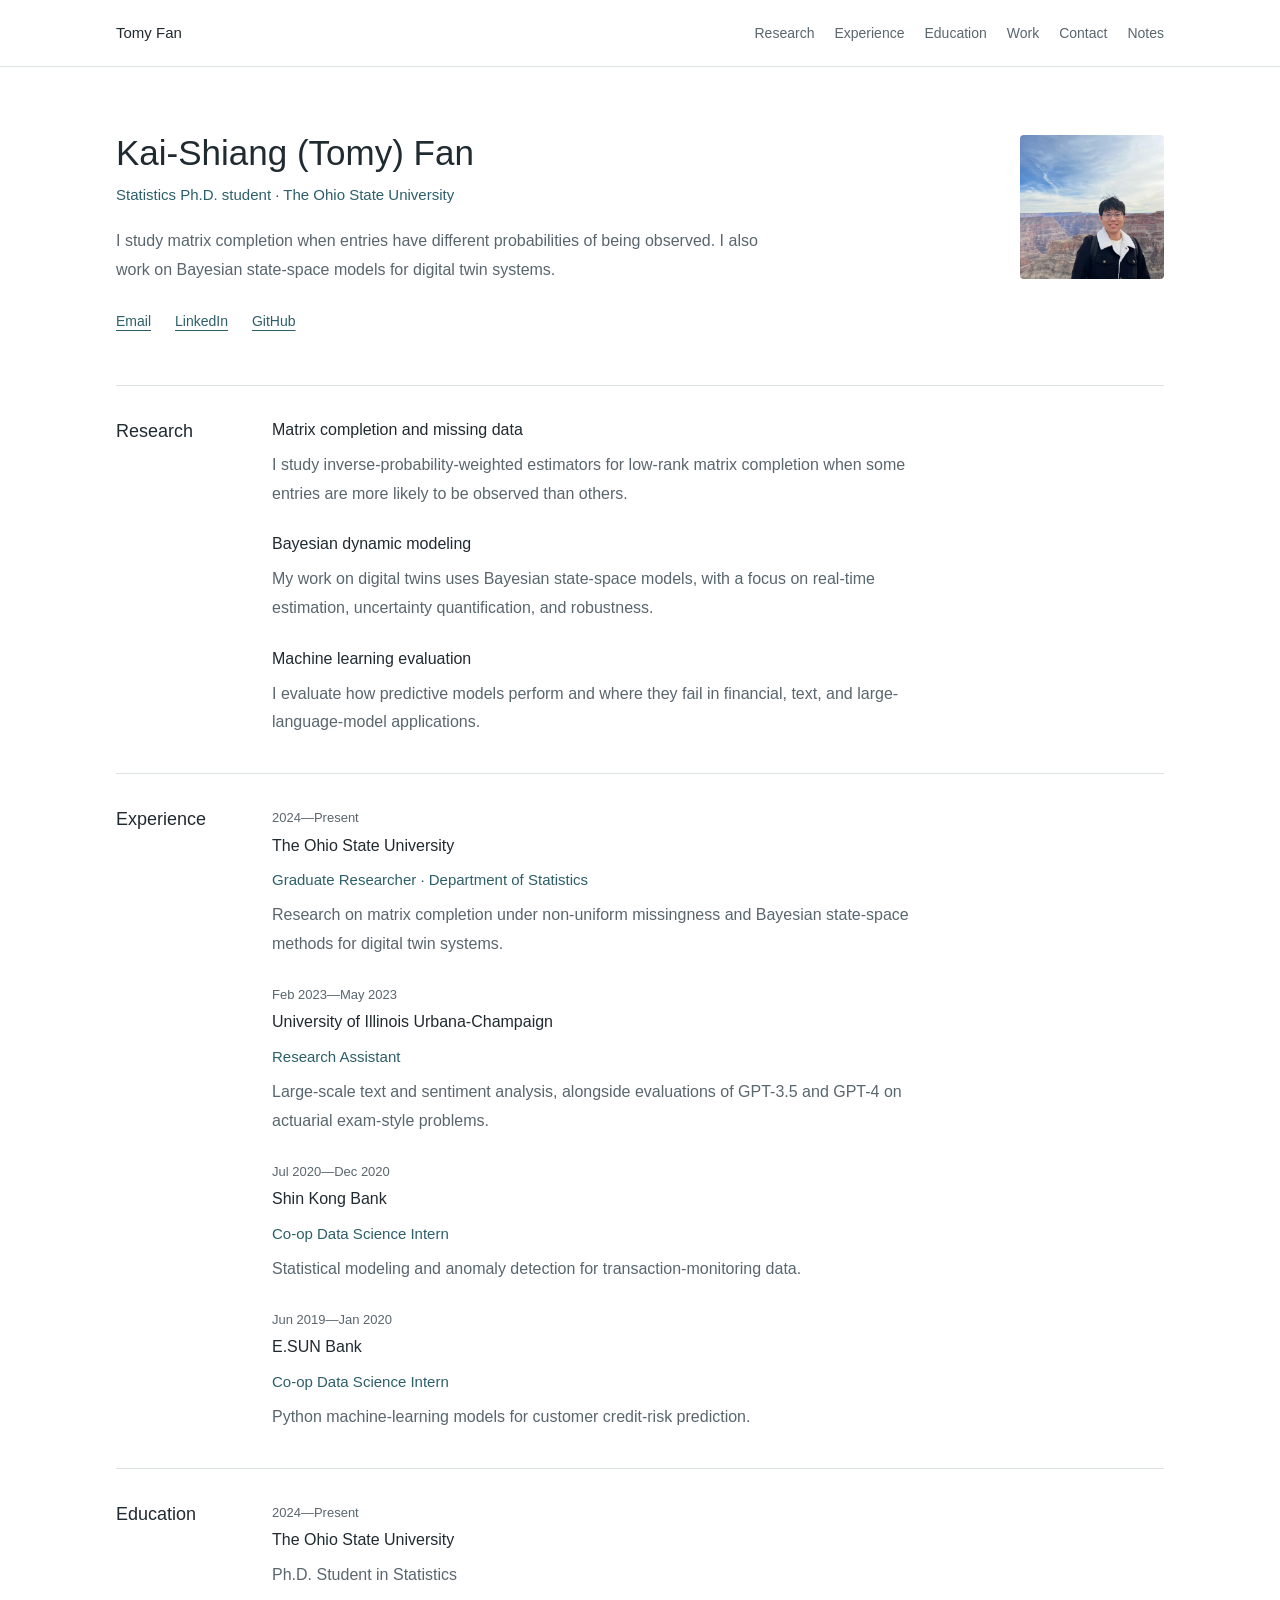
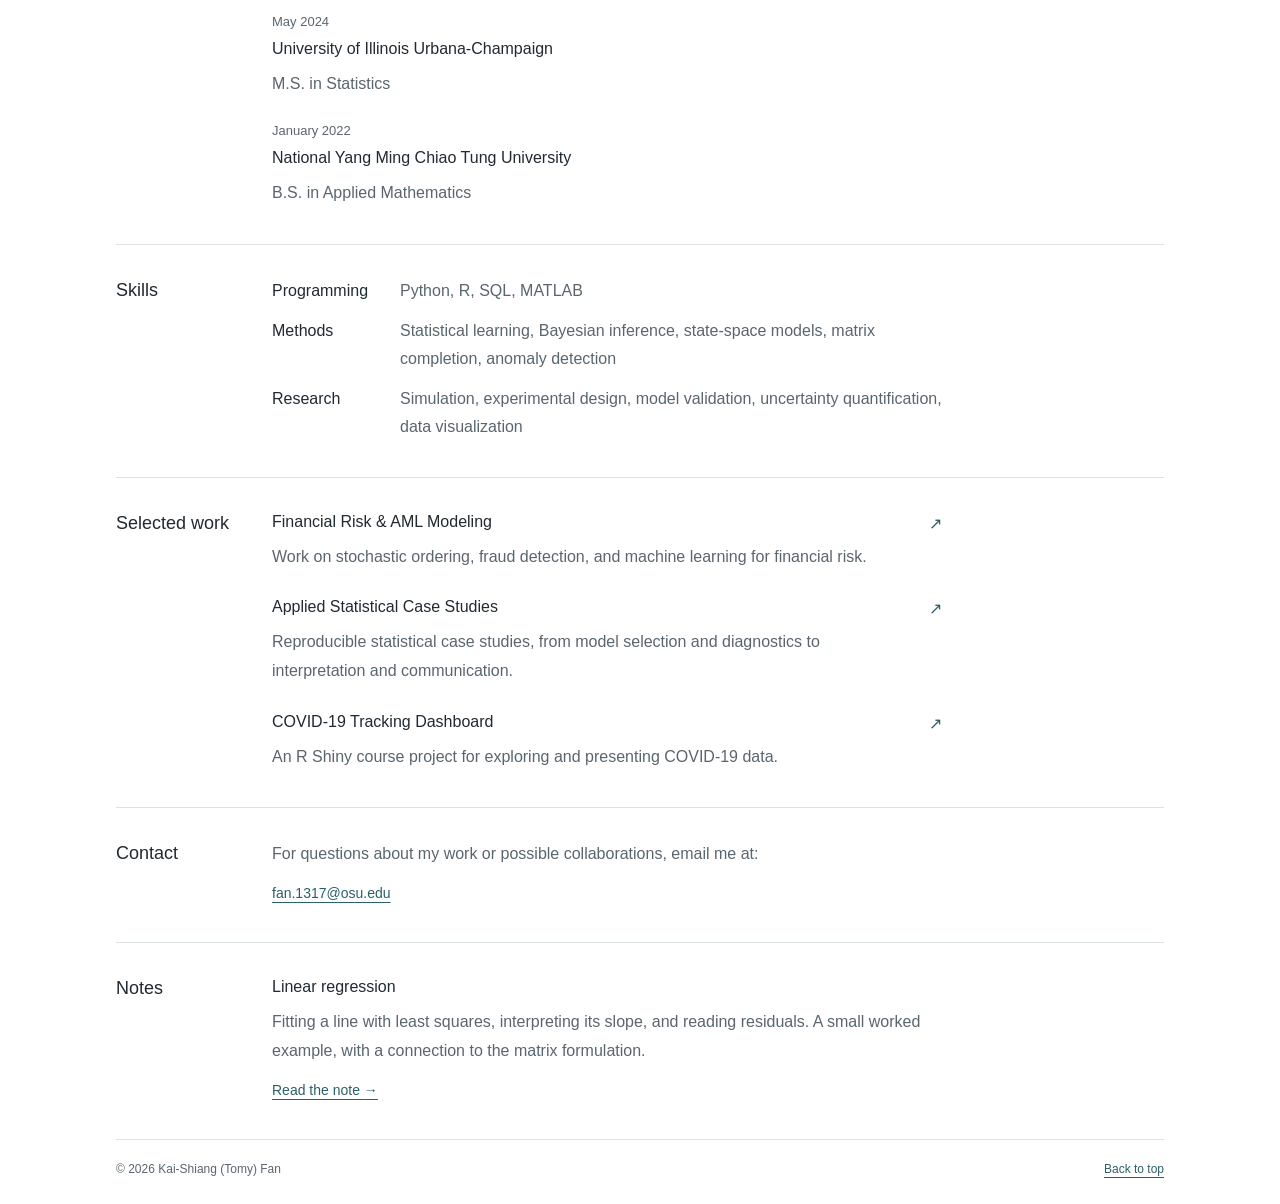
==== commit 87591626: "Increase body text sizes while preserving approved content widths" ====
--- a/index.html
+++ b/index.html
@@ -25,7 +25,7 @@
   <meta name="twitter:image" content="https://tomy-ksfan.github.io/files/og-card.jpg">
   <meta name="twitter:image:alt" content="Kai-Shiang (Tomy) Fan — statistics, machine learning, and Bayesian modeling">
 
-  <link rel="stylesheet" href="styles.css?v=20261110-wide">
+  <link rel="stylesheet" href="styles.css?v=20261110-type">
   <script type="application/ld+json">
     {
       "@context": "https://schema.org",
--- a/styles.css
+++ b/styles.css
@@ -7,7 +7,7 @@
   --soft: #f6f8f8;
   --white: #ffffff;
   --max-width: 1120px;
-  --copy-width: 76ch;
+  --copy-width: 670px;
   --sans: -apple-system, BlinkMacSystemFont, "Segoe UI", Roboto, Helvetica, Arial, sans-serif;
 }
 
@@ -18,7 +18,7 @@
   color: var(--text);
   background: var(--white);
   font-family: var(--sans);
-  font-size: 14px;
+  font-size: 16px;
   line-height: 1.75;
   overflow-wrap: break-word;
   -webkit-font-smoothing: antialiased;
@@ -74,7 +74,7 @@
 .site-header nav { display: flex; flex-wrap: wrap; gap: 8px 20px; }
 .site-header nav a {
   color: var(--muted);
-  font-size: 13px;
+  font-size: 14px;
   text-decoration: none;
 }
 .site-header nav a:hover { color: var(--accent); text-decoration: underline; }
@@ -90,7 +90,7 @@
 .affiliation {
   margin-top: 8px;
   color: var(--accent);
-  font-size: 14px;
+  font-size: 15px;
   line-height: 1.6;
   font-weight: 400;
 }
@@ -112,7 +112,7 @@
   margin-top: 24px;
   padding: 0;
   list-style: none;
-  font-size: 13px;
+  font-size: 14px;
   font-weight: 500;
 }
 .portrait {
@@ -134,7 +134,7 @@
   scroll-margin-top: 24px;
 }
 .section-label h2 {
-  font-size: 16px;
+  font-size: 18px;
   line-height: 1.5;
   font-weight: 500;
 }
@@ -145,33 +145,33 @@
 .item-list h3, .entry-list h3 {
   max-width: var(--copy-width);
   margin-bottom: 8px;
-  font-size: 14px;
+  font-size: 16px;
   line-height: 1.55;
   font-weight: 500;
 }
 .item-list p, .entry-list p, .skills-list dd, .contact p { color: var(--muted); }
 .item-list p, .entry-list p {
   max-width: var(--copy-width);
-  font-size: 14px;
+  font-size: 16px;
   line-height: 1.8;
 }
 .entry-list, .project-list { padding: 0; list-style: none; }
-.entry-list .entry-date { margin-bottom: 4px; font-size: 12px; font-weight: 400; font-variant-numeric: tabular-nums; }
+.entry-list .entry-date { margin-bottom: 4px; font-size: 13px; font-weight: 400; font-variant-numeric: tabular-nums; }
 .entry-list .entry-role {
   margin-bottom: 8px;
   color: var(--accent);
-  font-size: 13px;
+  font-size: 15px;
   font-weight: 500;
 }
 .education-list li + li { margin-top: 20px; }
-.education-list p:not(.entry-date) { font-size: 13px; }
+.education-list p:not(.entry-date) { font-size: 16px; }
 
 .skills-list > div {
   display: grid;
-  grid-template-columns: 94px minmax(0, 1fr);
+  grid-template-columns: 112px minmax(0, 1fr);
   gap: 16px;
   max-width: var(--copy-width);
-  font-size: 13px;
+  font-size: 16px;
 }
 .skills-list > div + div { margin-top: 12px; }
 .skills-list dt { font-weight: 500; }
@@ -195,34 +195,34 @@
 .project-list strong, .project-list small { display: block; }
 .project-list strong {
   margin-bottom: 8px;
-  font-size: 14px;
+  font-size: 16px;
   line-height: 1.55;
   font-weight: 500;
 }
-.project-list small { color: var(--muted); font-size: 14px; line-height: 1.8; }
+.project-list small { color: var(--muted); font-size: 16px; line-height: 1.8; }
 
 .notes-list h3 a { color: var(--text); text-decoration: none; }
 .notes-list h3 a:hover { color: var(--accent); text-decoration: underline; }
-.notes-list .note-link { margin-top: 12px; font-size: 13px; }
+.notes-list .note-link { margin-top: 12px; font-size: 14px; }
 .site-header nav a[aria-current="page"] { color: var(--accent); text-decoration: underline; }
 
 .note-page { padding-block: 40px 56px; }
-.note-article { max-width: 760px; margin-inline: auto; font-size: 15px; }
-.note-back { display: inline-block; margin-bottom: 28px; font-size: 13px; }
+.note-article { max-width: 760px; margin-inline: auto; font-size: 17px; }
+.note-back { display: inline-block; margin-bottom: 28px; font-size: 14px; }
 .note-header { margin-bottom: 36px; }
 .note-header h1 { font-size: 32px; line-height: 1.3; font-weight: 500; }
-.note-meta { margin-top: 8px; color: var(--muted); font-size: 12px; }
+.note-meta { margin-top: 8px; color: var(--muted); font-size: 13px; }
 .note-deck { margin-top: 20px; color: var(--muted); line-height: 1.8; }
-.note-body { line-height: 1.85; }
+.note-body { line-height: 1.8; }
 .note-body section + section { margin-top: 32px; }
-.note-body h2 { margin-bottom: 12px; font-size: 18px; line-height: 1.5; font-weight: 500; }
+.note-body h2 { margin-bottom: 12px; font-size: 20px; line-height: 1.5; font-weight: 500; }
 .note-body p { color: var(--muted); }
 .note-body p + p { margin-top: 16px; }
 .note-body math { color: var(--text); font-size: 1.1em; }
 .equation { margin-block: 20px; padding-block: 4px; overflow-x: auto; }
-.equation math { font-size: 18px; }
-.note-table { width: 100%; border-collapse: collapse; margin-block: 20px; font-size: 13px; font-variant-numeric: tabular-nums; }
-.note-table caption { text-align: left; color: var(--muted); font-size: 12px; margin-bottom: 8px; }
+.equation math { font-size: 20px; }
+.note-table { width: 100%; border-collapse: collapse; margin-block: 20px; font-size: 15px; font-variant-numeric: tabular-nums; }
+.note-table caption { text-align: left; color: var(--muted); font-size: 13px; margin-bottom: 8px; }
 .note-table th, .note-table td { padding: 6px 12px; text-align: right; border-bottom: 1px solid var(--line); }
 .note-table th { color: var(--text); font-weight: 500; }
 .note-table td { color: var(--muted); }
@@ -230,21 +230,21 @@
 .note-table th:last-child, .note-table td:last-child { padding-right: 0; }
 .note-figure { margin: 24px 0; }
 .note-figure img { width: 100%; height: auto; }
-.note-figure figcaption { margin-top: 12px; color: var(--muted); font-size: 12px; line-height: 1.7; }
+.note-figure figcaption { margin-top: 12px; color: var(--muted); font-size: 13px; line-height: 1.7; }
 .note-detail { margin-top: 24px; padding-block: 16px; border-block: 1px solid var(--line); }
 .note-detail + .note-detail { margin-top: 0; border-top: 0; }
-.note-detail summary { color: var(--accent); cursor: pointer; font-size: 13px; }
+.note-detail summary { color: var(--accent); cursor: pointer; font-size: 15px; }
 .note-detail summary:focus-visible { outline: 3px solid #23788a; outline-offset: 4px; }
 .note-detail[open] summary { margin-bottom: 16px; }
-.note-detail pre { margin: 16px 0 0; padding: 16px; background: var(--soft); overflow-x: auto; font-size: 12px; line-height: 1.7; }
-.note-sources { margin-top: 32px; padding-top: 24px; border-top: 1px solid var(--line); font-size: 12px; line-height: 1.8; }
-.note-sources h2 { margin-bottom: 8px; font-size: 14px; font-weight: 500; }
+.note-detail pre { margin: 16px 0 0; padding: 16px; background: var(--soft); overflow-x: auto; font-size: 14px; line-height: 1.7; }
+.note-sources { margin-top: 32px; padding-top: 24px; border-top: 1px solid var(--line); font-size: 14px; line-height: 1.8; }
+.note-sources h2 { margin-bottom: 8px; font-size: 16px; font-weight: 500; }
 .note-sources p { color: var(--muted); }
 .note-sources p + p { margin-top: 12px; }
-.note-end { margin-top: 28px; font-size: 13px; }
+.note-end { margin-top: 28px; font-size: 14px; }
 
 .contact p { max-width: var(--copy-width); line-height: 1.8; }
-.contact-line { margin-top: 12px; font-size: 13px; font-weight: 500; }
+.contact-line { margin-top: 12px; font-size: 14px; font-weight: 500; }
 .footer-inner {
   position: relative;
   display: flex;
@@ -254,7 +254,7 @@
   gap: 20px;
   padding-block: 20px 24px;
   color: var(--muted);
-  font-size: 11px;
+  font-size: 12px;
 }
 .footer-inner::before {
   content: "";
@@ -289,7 +289,6 @@
     padding-block: 20px 16px;
   }
   .site-header nav { gap: 8px 16px; }
-  .site-header nav a, .affiliation { font-size: 13px; }
   .intro {
     display: flex;
     flex-direction: column;
@@ -303,11 +302,7 @@
     gap: 20px;
     padding: 28px 0;
   }
-  .section-label h2 { font-size: 16px; }
-  .item-list p,
-  .entry-list p:not(.entry-date):not(.entry-role),
-  .project-list small { font-size: 13px; }
-  .skills-list > div { grid-template-columns: 84px minmax(0, 1fr); gap: 12px; }
+  .skills-list > div { grid-template-columns: minmax(0, 1fr); gap: 4px; }
   .footer-inner::before { left: 24px; right: 24px; }
   .note-page { padding-block: 28px 40px; }
   .note-back { margin-bottom: 24px; }
